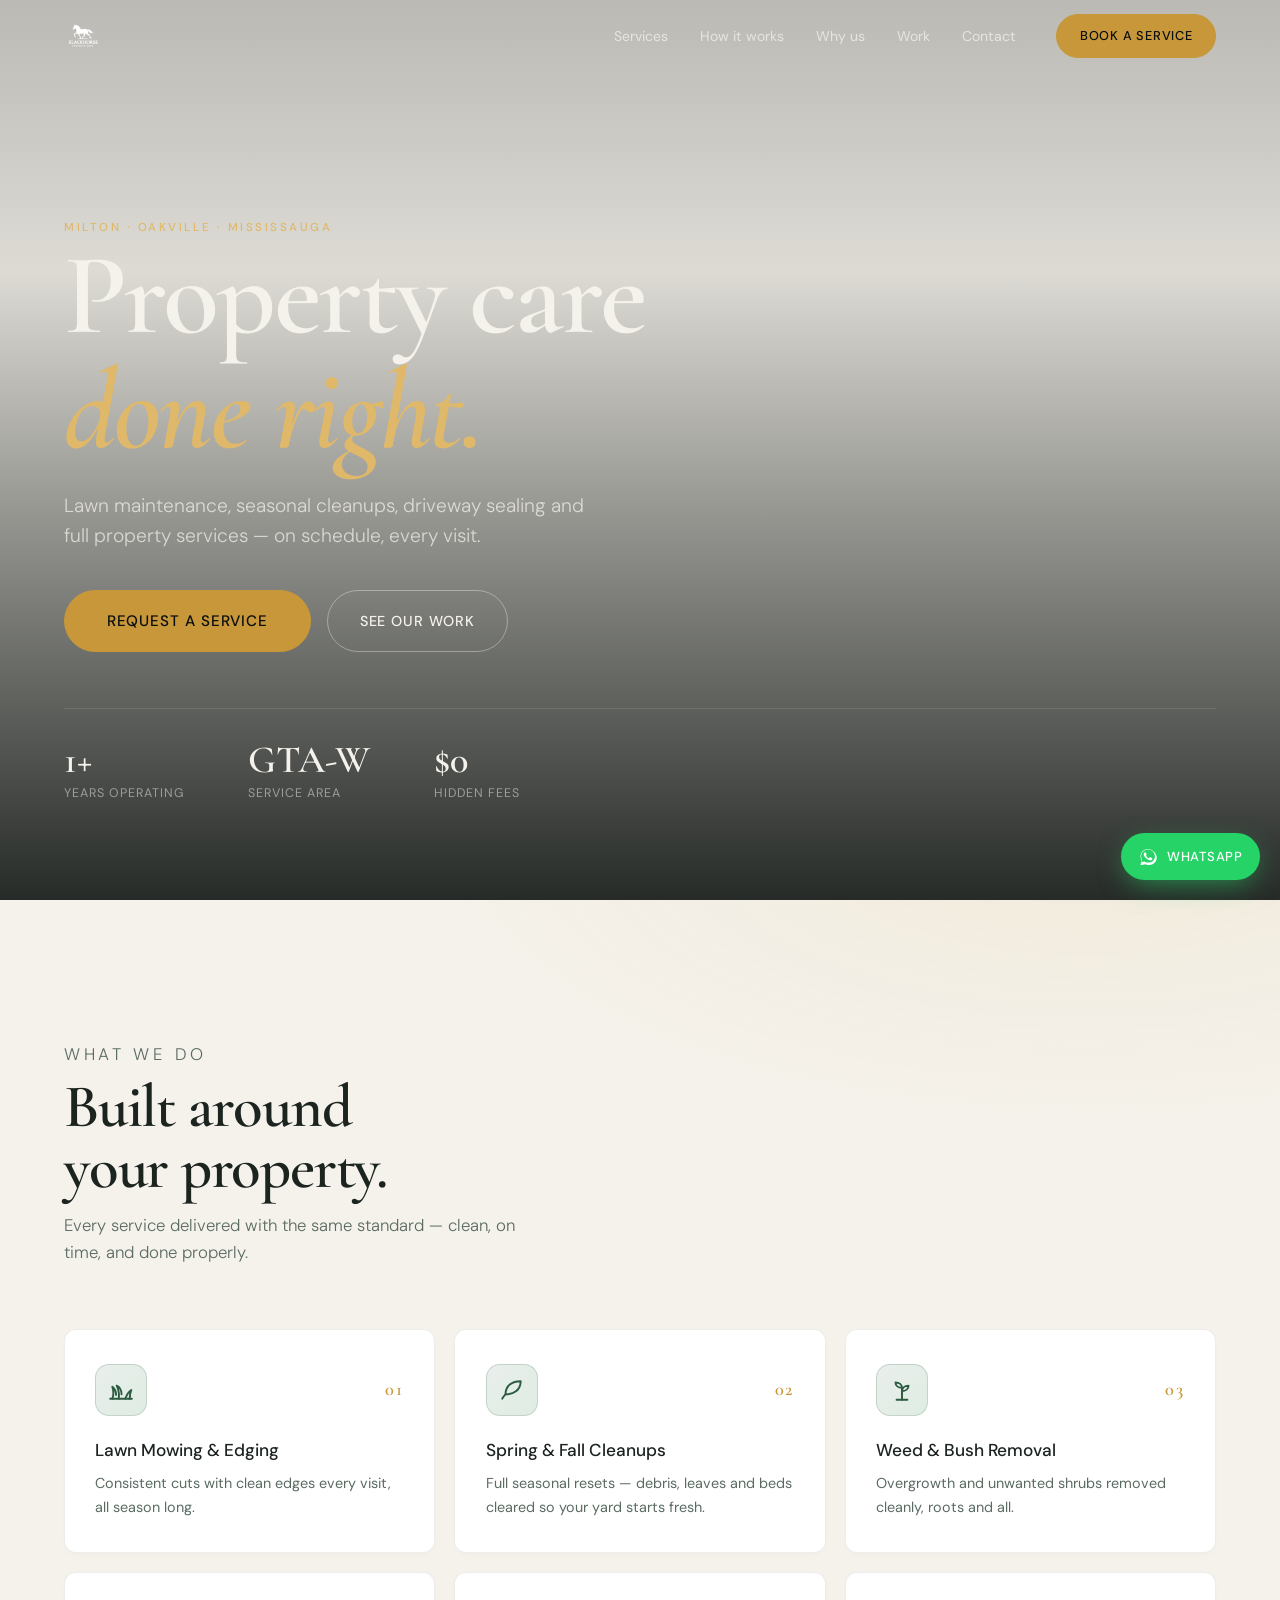
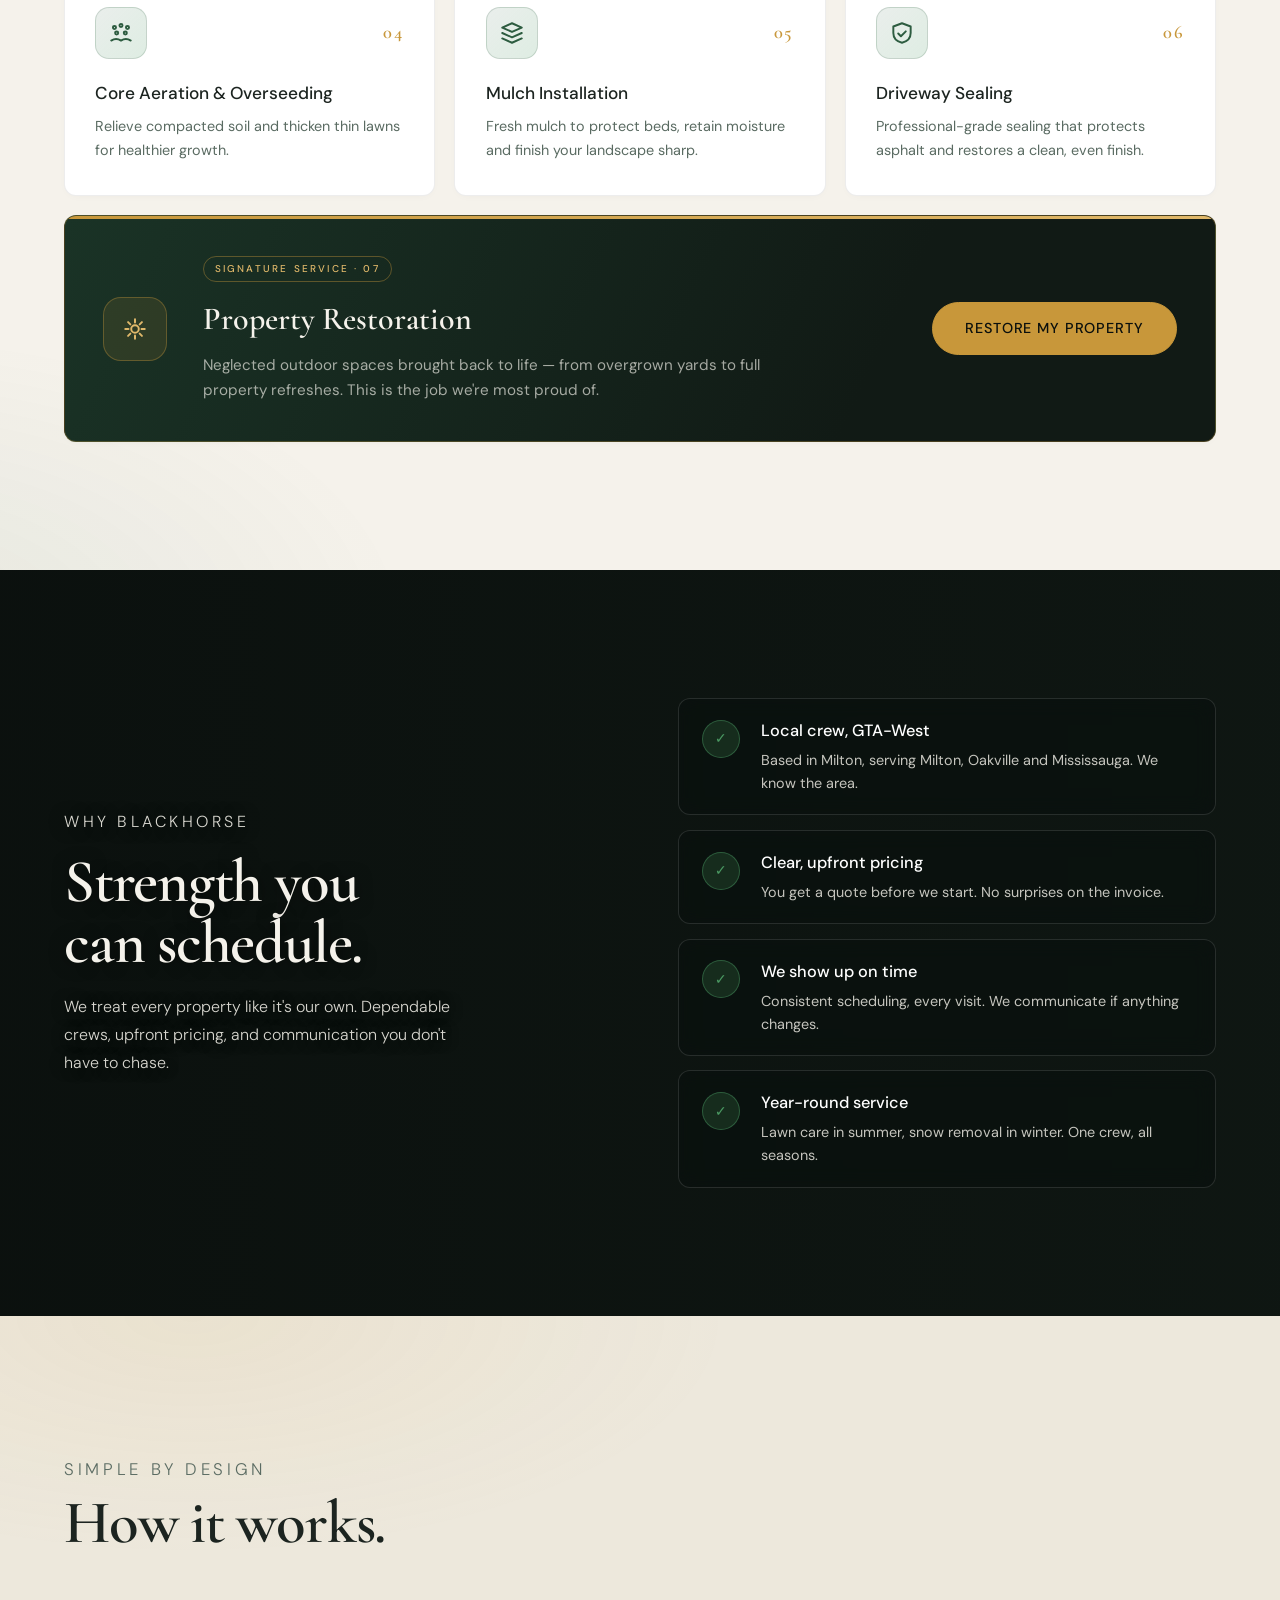
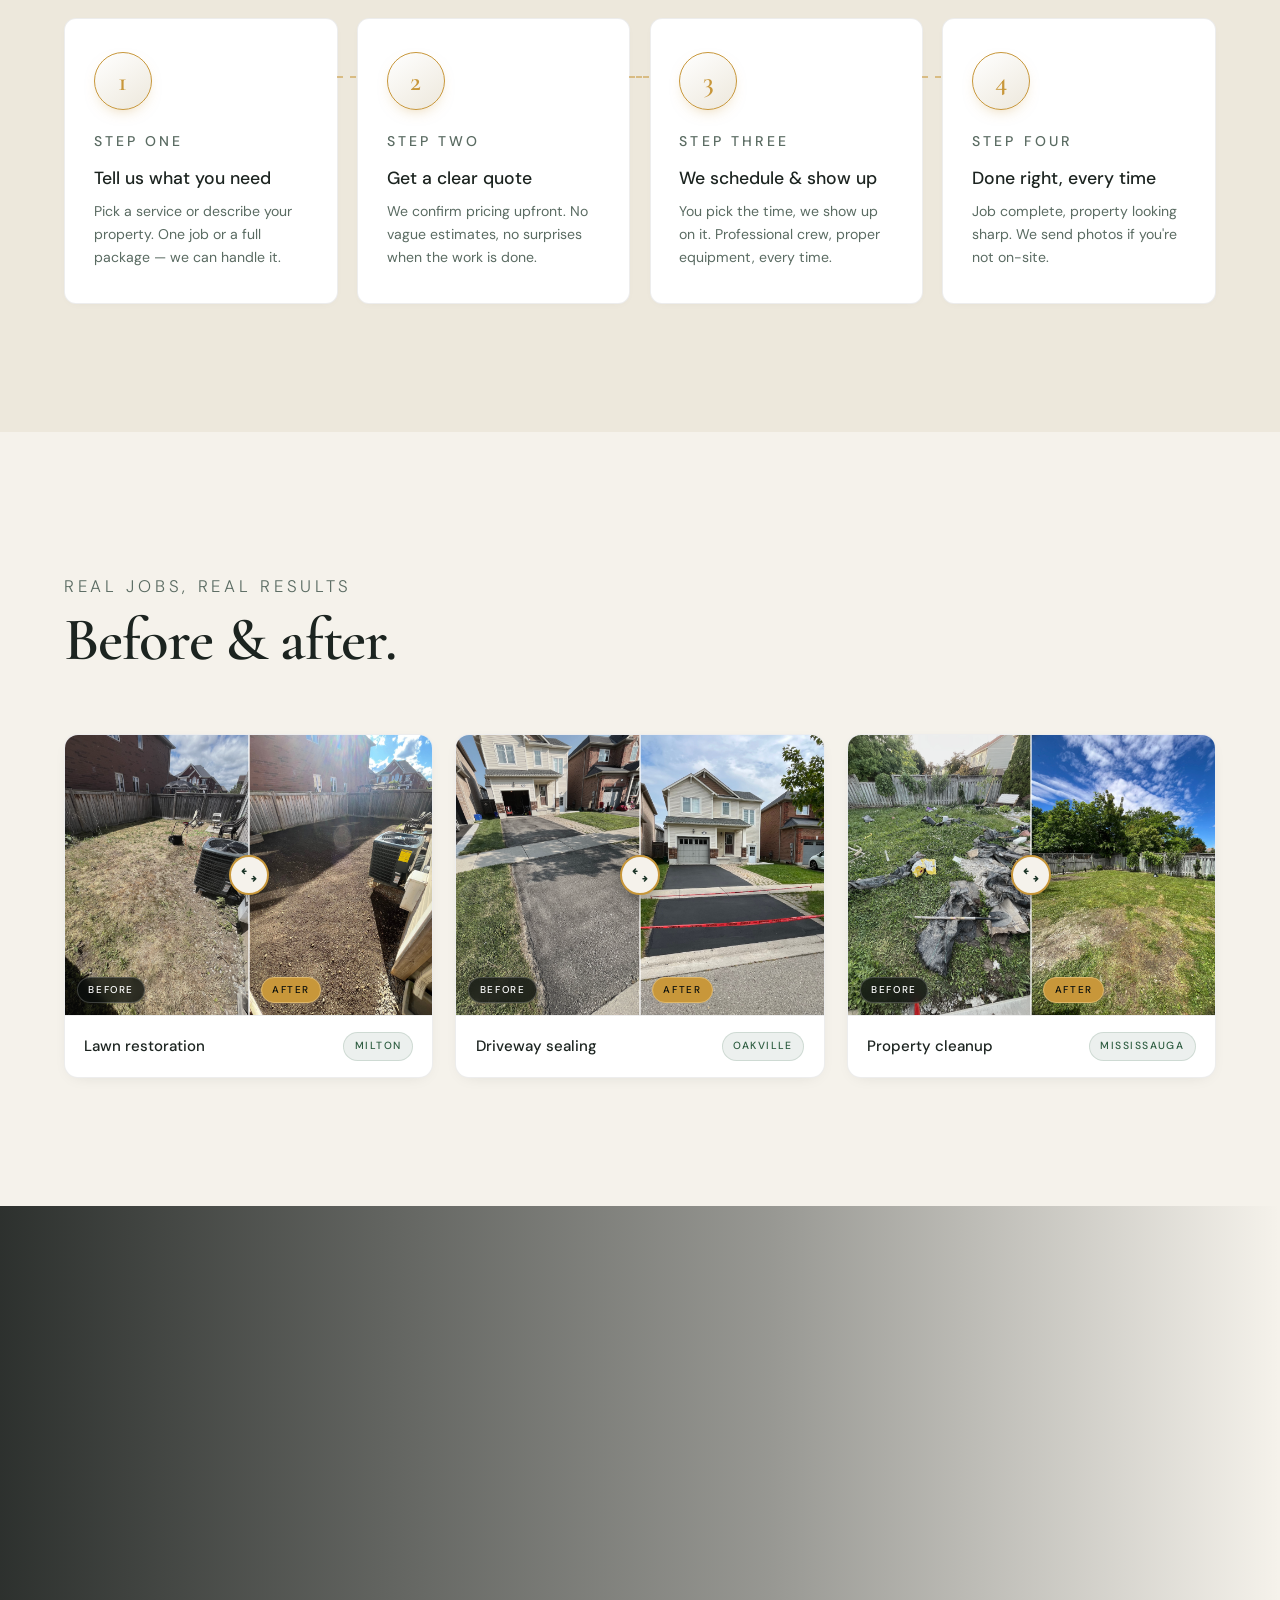
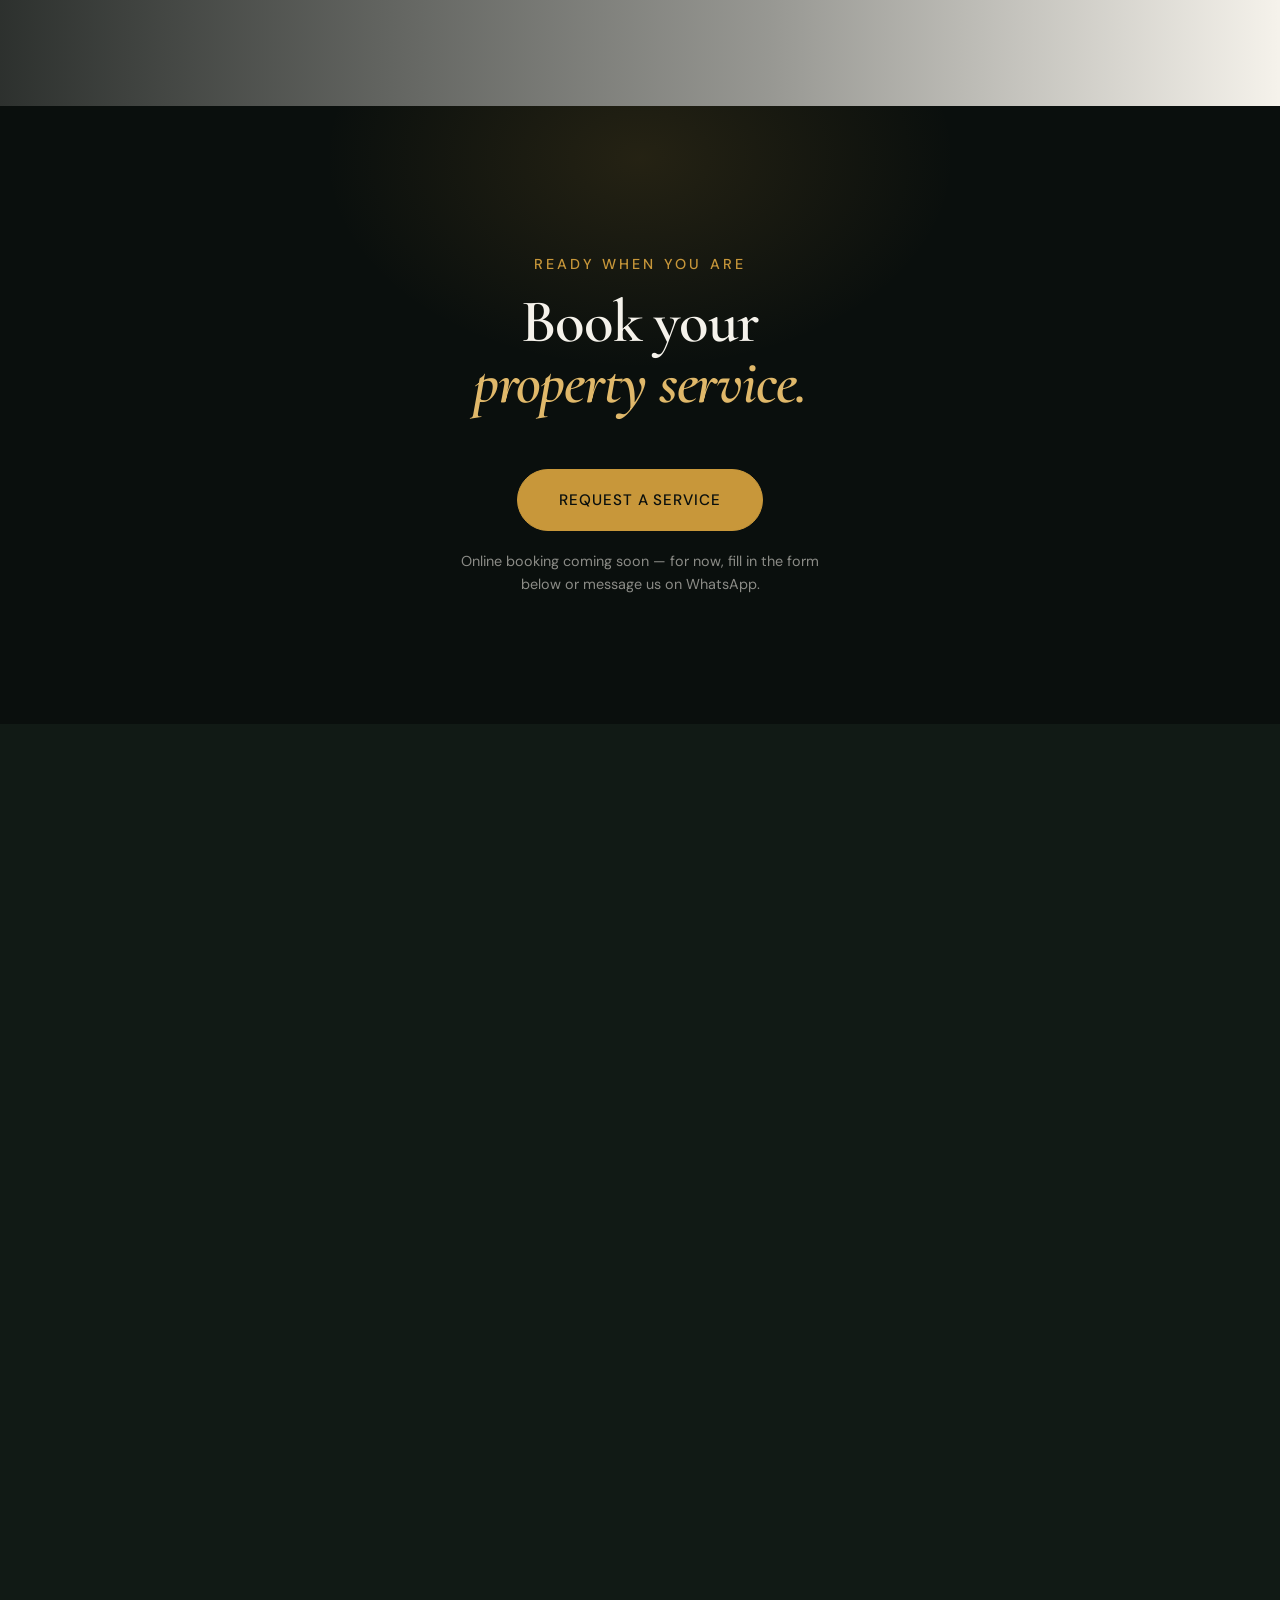
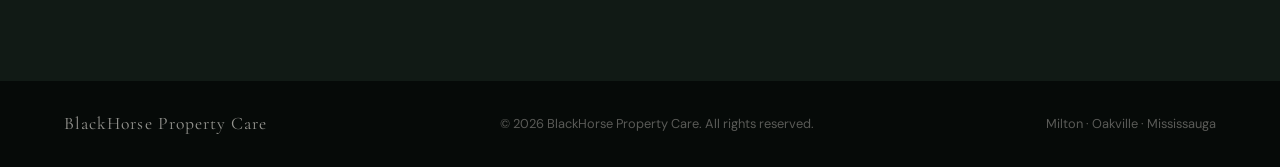
==== index.html @ 8e436d78 "Update index.html" ====
<!DOCTYPE html>
<html lang="en">
<head>
<meta charset="UTF-8">
<meta name="viewport" content="width=device-width, initial-scale=1.0">
<meta name="description" content="BlackHorse Property Care — reliable lawn care, seasonal cleanups, driveway sealing and outdoor property services in Milton, Oakville and Mississauga.">
<meta name="theme-color" content="#0a0f0d">
<title>BlackHorse Property Care — Milton · Oakville · Mississauga</title>
<meta property="og:title" content="BlackHorse Property Care">
<meta property="og:description" content="Reliable property care across Milton, Oakville and Mississauga.">
<meta property="og:type" content="website">
<link rel="preconnect" href="https://fonts.googleapis.com">
<link rel="preconnect" href="https://fonts.gstatic.com" crossorigin>
<link href="https://fonts.googleapis.com/css2?family=Cormorant+Garamond:ital,wght@0,400;0,600;1,400&family=DM+Sans:wght@300;400;500&display=swap" rel="stylesheet">
<style>
:root {
  --black:   #0a0f0d;
  --deep:    #111a15;
  --pine:    #1a3326;
  --moss:    #2d5c40;
  --turf:    #4a9962;
  --gold:    #c8973a;
  --gold-lt: #e0b86a;
  --bone:    #f5f2eb;
  --warm:    #ede8dc;
  --ink:     #1c2420;
  --muted:   #5a6b62;
  --line:    rgba(255,255,255,.08);
  --ease:    cubic-bezier(.16,1,.3,1);
  --r:       4px;
}

*, *::before, *::after { margin:0; padding:0; box-sizing:border-box; }
html { scroll-behavior:smooth; font-size:16px; }
@media (prefers-reduced-motion:reduce) { html { scroll-behavior:auto; } * { animation-duration:.01ms !important; transition-duration:.01ms !important; } }
body { font-family:'DM Sans',system-ui,sans-serif; background:var(--bone); color:var(--ink); line-height:1.6; -webkit-font-smoothing:antialiased; overflow-x:hidden; }
img, video { max-width:100%; display:block; }
a { color:inherit; text-decoration:none; }
.container { width:90%; max-width:1200px; margin-inline:auto; }

/* ── TYPE ── */
.display {
  font-family:'Cormorant Garamond',Georgia,serif;
  font-weight:600; line-height:1.0; letter-spacing:-.02em;
}
.display--lg { font-size:clamp(3.2rem,9vw,7.5rem); }
.display--md { font-size:clamp(2rem,5vw,3.8rem); }
.display--sm { font-size:clamp(1.6rem,3.5vw,2.6rem); }
.label {
  font-family:'DM Sans',sans-serif;
  font-size:.72rem; font-weight:500;
  letter-spacing:.22em; text-transform:uppercase;
  color:var(--gold);
}
.label--light { color:var(--gold-lt); }
.label--moss { color:var(--turf); }

/* ── BUTTONS ── */
.btn {
  display:inline-flex; align-items:center; gap:.5rem;
  font-family:'DM Sans',sans-serif; font-weight:500;
  font-size:.9rem; letter-spacing:.06em; text-transform:uppercase;
  padding:.9rem 2rem; border-radius:999px; cursor:pointer;
  transition:all .3s var(--ease);
  border:1.5px solid transparent;
}
.btn--gold { background:var(--gold); color:var(--black); border-color:var(--gold); }
.btn--gold:hover { background:var(--gold-lt); border-color:var(--gold-lt); transform:translateY(-2px); }
.btn--outline { background:transparent; color:var(--bone); border-color:rgba(255,255,255,.35); }
.btn--outline:hover { background:rgba(255,255,255,.06); border-color:rgba(255,255,255,.7); }
.btn--outline-dark { background:transparent; color:var(--ink); border-color:rgba(28,36,32,.3); }
.btn--outline-dark:hover { background:var(--ink); color:var(--bone); border-color:var(--ink); }
.btn--sm { padding:.65rem 1.4rem; font-size:.8rem; }
.btn--lg { padding:1.1rem 2.6rem; font-size:.95rem; }

/* ── NAV ── */
.nav {
  position:fixed; inset:0 0 auto; z-index:100;
  padding:.9rem 0;
  transition:background .4s var(--ease), padding .3s;
}
.nav.scrolled {
  background:rgba(10,15,13,.88);
  backdrop-filter:blur(16px) saturate(160%);
  border-bottom:1px solid var(--line);
  padding:.65rem 0;
}
.nav__inner { display:flex; align-items:center; gap:1.5rem; }
.nav__logo { flex:0 0 auto; }
.nav__logo img { height:40px; width:auto; }
.nav__links { display:flex; gap:2rem; margin-left:auto; margin-right:1rem; }
.nav__links a {
  color:rgba(245,242,235,.75); font-size:.88rem; font-weight:400;
  transition:color .2s; position:relative; padding:.2rem 0;
}
.nav__links a::after {
  content:''; position:absolute; left:0; bottom:-2px; width:0; height:1px;
  background:var(--gold); transition:width .3s var(--ease);
}
.nav__links a:hover { color:var(--bone); }
.nav__links a:hover::after { width:100%; }
.nav__toggle { display:none; flex-direction:column; gap:5px; background:none; border:0; cursor:pointer; padding:4px; margin-left:auto; }
.nav__toggle span { width:22px; height:1.5px; background:var(--bone); transition:.3s var(--ease); }
.nav__toggle[aria-expanded="true"] span:nth-child(1) { transform:translateY(6.5px) rotate(45deg); }
.nav__toggle[aria-expanded="true"] span:nth-child(2) { opacity:0; transform:scaleX(0); }
.nav__toggle[aria-expanded="true"] span:nth-child(3) { transform:translateY(-6.5px) rotate(-45deg); }
.nav__mobile { display:none; flex-direction:column; padding:1.5rem 5% 2rem; background:rgba(10,15,13,.97); gap:.2rem; border-top:1px solid var(--line); }
.nav__mobile a { color:var(--bone); padding:.85rem 0; font-size:1.1rem; border-bottom:1px solid var(--line); opacity:.8; }
.nav__mobile a:last-child { border:0; }
.nav__mobile a.btn { margin-top:1rem; text-align:center; justify-content:center; opacity:1; }
.nav__mobile.open { display:flex; }

/* ── HERO ── */
.hero {
  position:relative; min-height:100svh;
  display:flex; align-items:flex-end;
  overflow:hidden; isolation:isolate;
  padding-bottom:clamp(3rem,8vw,6rem);
}
.hero__video {
  position:absolute; inset:0; z-index:-2;
  width:100%; height:100%; object-fit:cover;
}
.hero__overlay {
  position:absolute; inset:0; z-index:-1;
  background:linear-gradient(
    to bottom,
    rgba(10,15,13,.25) 0%,
    rgba(10,15,13,.1) 30%,
    rgba(10,15,13,.55) 70%,
    rgba(10,15,13,.88) 100%
  );
}
.hero__inner { padding-top:8rem; }
.hero__label { margin-bottom:1.4rem; }
.hero__title { color:var(--bone); margin-bottom:1.4rem; }
.hero__title em { font-style:italic; color:var(--gold-lt); }
.hero__sub { color:rgba(245,242,235,.72); font-size:clamp(1rem,2vw,1.2rem); max-width:520px; margin-bottom:2.4rem; font-weight:300; }
.hero__cta { display:flex; flex-wrap:wrap; gap:1rem; margin-bottom:3.5rem; }
.hero__stats { display:flex; flex-wrap:wrap; gap:2.5rem 4rem; padding-top:2rem; border-top:1px solid rgba(255,255,255,.12); }
.stat__num { font-family:'Cormorant Garamond',serif; font-size:2.4rem; font-weight:600; color:var(--bone); line-height:1; }
.stat__label { font-size:.78rem; color:rgba(245,242,235,.5); letter-spacing:.08em; text-transform:uppercase; margin-top:.3rem; }

/* ── SERVICES ── */
.services-section {
  padding:clamp(5rem,10vw,9rem) 0;
  background:
    radial-gradient(1100px 480px at 85% -5%, rgba(200,151,58,.09), transparent 60%),
    radial-gradient(900px 500px at -10% 105%, rgba(45,92,64,.08), transparent 60%),
    var(--bone);
}
.section-head { margin-bottom:clamp(2.5rem,5vw,4rem); }
.section-head p { color:var(--muted); font-size:1.05rem; max-width:480px; margin-top:.8rem; font-weight:300; }

.services-grid { display:grid; grid-template-columns:repeat(3,1fr); gap:1.2rem; }
.svc {
  background:#fff;
  border:1px solid rgba(28,36,32,.08);
  border-radius:12px;
  padding:2.1rem 1.9rem 2rem;
  position:relative; overflow:hidden;
  box-shadow:0 2px 12px -6px rgba(28,36,32,.08);
  transition:transform .35s var(--ease), box-shadow .35s var(--ease), border-color .35s var(--ease);
}
.svc::before {
  content:''; position:absolute; inset:0 0 auto; height:3px;
  background:linear-gradient(90deg, var(--gold), var(--gold-lt));
  transform:scaleX(0); transform-origin:left;
  transition:transform .45s var(--ease);
}
.svc:hover {
  transform:translateY(-6px);
  border-color:rgba(200,151,58,.4);
  box-shadow:0 22px 44px -20px rgba(26,51,38,.35);
}
.svc:hover::before { transform:scaleX(1); }
.svc__top { display:flex; align-items:center; justify-content:space-between; margin-bottom:1.3rem; }
.svc__icon {
  width:52px; height:52px; border-radius:14px;
  background:linear-gradient(135deg, rgba(45,92,64,.1), rgba(74,153,98,.18));
  border:1px solid rgba(45,92,64,.18);
  display:grid; place-items:center; color:var(--moss);
  transition:background .35s var(--ease), color .35s var(--ease), transform .35s var(--ease);
}
.svc__icon svg { width:26px; height:26px; }
.svc:hover .svc__icon { background:var(--pine); color:var(--gold-lt); transform:rotate(-6deg) scale(1.05); border-color:var(--pine); }
.svc__num {
  font-family:'Cormorant Garamond',serif;
  font-size:1.15rem; font-weight:600; letter-spacing:.1em;
  color:var(--gold);
}
.svc h3 { font-size:1.08rem; font-weight:500; margin-bottom:.5rem; }
.svc p { font-size:.9rem; color:var(--muted); line-height:1.65; }

/* Featured / signature service */
.svc--featured {
  grid-column:1 / -1;
  background:linear-gradient(115deg, var(--pine) 0%, var(--deep) 70%);
  border:1px solid rgba(200,151,58,.3);
  color:var(--bone);
  display:grid; grid-template-columns:auto 1fr auto;
  align-items:center; gap:2.2rem;
  padding:2.4rem 2.4rem;
}
.svc--featured::before { background:linear-gradient(90deg, var(--gold), var(--gold-lt)); transform:scaleX(1); }
.svc--featured .svc__icon {
  width:64px; height:64px; border-radius:18px;
  background:rgba(200,151,58,.12); border:1px solid rgba(200,151,58,.35);
  color:var(--gold-lt);
}
.svc--featured:hover .svc__icon { background:rgba(200,151,58,.2); }
.svc--featured .svc__tag {
  display:inline-block; font-size:.62rem; font-weight:500;
  letter-spacing:.22em; text-transform:uppercase;
  color:var(--gold-lt); border:1px solid rgba(200,151,58,.4);
  border-radius:999px; padding:.25rem .7rem; margin-bottom:.7rem;
}
.svc--featured h3 {
  font-family:'Cormorant Garamond',serif;
  font-size:clamp(1.5rem,2.6vw,2rem); font-weight:600; color:var(--bone);
}
.svc--featured p { color:rgba(245,242,235,.65); font-size:.95rem; max-width:60ch; }
.svc--featured .btn { white-space:nowrap; }

/* ── VIDEO SECTION (Why us) ── */
.why-section {
  position:relative; overflow:hidden;
  padding:clamp(5rem,10vw,9rem) 0;
  background:var(--deep); color:var(--bone);
  isolation:isolate;
}
.why__video {
  position:absolute; inset:0; z-index:-2;
  width:100%; height:100%; object-fit:cover; opacity:.85;
}
.why__overlay {
  position:absolute; inset:0; z-index:-1;
  background:linear-gradient(to right,
    rgba(10,15,13,.85) 0%,
    rgba(10,15,13,.6) 45%,
    rgba(10,15,13,.35) 100%);
}
.why__inner { display:grid; grid-template-columns:1fr 1fr; gap:clamp(3rem,6vw,7rem); align-items:center; }
.why__copy p {
  color:rgba(245,242,235,.88); font-size:1rem; font-weight:300;
  max-width:38ch; line-height:1.75;
  text-shadow:0 1px 14px rgba(0,0,0,.55);
}
.why__copy .display, .why__copy .label { text-shadow:0 1px 16px rgba(0,0,0,.55); }
.why__list { list-style:none; display:grid; gap:.9rem; }
.why__item {
  display:flex; gap:1.3rem; align-items:flex-start;
  padding:1.2rem 1.4rem;
  background:rgba(10,15,13,.55);
  border:1px solid rgba(255,255,255,.12);
  border-radius:12px;
  backdrop-filter:blur(10px) saturate(140%);
  -webkit-backdrop-filter:blur(10px) saturate(140%);
  transition:transform .3s var(--ease), border-color .3s var(--ease), background .3s var(--ease);
}
.why__item:hover { transform:translateX(6px); border-color:rgba(200,151,58,.45); background:rgba(10,15,13,.68); }
.why__icon {
  flex:0 0 38px; height:38px; border-radius:50%;
  background:rgba(74,153,98,.2); border:1px solid rgba(74,153,98,.45);
  display:grid; place-items:center; color:var(--turf);
  font-size:.9rem; margin-top:.1rem;
}
.why__text h4 { font-size:1.02rem; font-weight:500; color:#fff; margin-bottom:.3rem; }
.why__text p { font-size:.9rem; color:rgba(245,242,235,.8); line-height:1.6; }

/* ── PROCESS ── */
.process-section {
  padding:clamp(5rem,10vw,9rem) 0;
  background:
    radial-gradient(900px 400px at 15% 0%, rgba(200,151,58,.08), transparent 60%),
    var(--warm);
}
.process-grid {
  display:grid; grid-template-columns:repeat(4,1fr);
  gap:1.2rem; margin-top:clamp(2.5rem,5vw,4rem);
  position:relative;
}
.process-step {
  background:#fff;
  border:1px solid rgba(28,36,32,.08);
  border-radius:12px;
  padding:2.1rem 1.8rem;
  position:relative;
  box-shadow:0 2px 12px -6px rgba(28,36,32,.08);
  transition:transform .35s var(--ease), box-shadow .35s var(--ease), border-color .35s var(--ease);
}
.process-step:hover {
  transform:translateY(-6px);
  border-color:rgba(200,151,58,.4);
  box-shadow:0 22px 44px -20px rgba(26,51,38,.3);
}
.step__badge {
  width:58px; height:58px; border-radius:50%;
  border:1.5px solid var(--gold);
  background:linear-gradient(145deg, #fff, var(--warm));
  display:grid; place-items:center;
  font-family:'Cormorant Garamond',serif;
  font-size:1.7rem; font-weight:600; color:var(--gold);
  margin-bottom:1.2rem;
  box-shadow:0 6px 16px -8px rgba(200,151,58,.55);
  transition:background .3s var(--ease), color .3s var(--ease), transform .3s var(--ease);
}
.process-step:hover .step__badge { background:var(--pine); color:var(--gold-lt); transform:scale(1.06); }
.process-step::after {
  content:''; position:absolute; top:57px; right:-1.2rem;
  width:1.2rem; border-top:2px dashed rgba(200,151,58,.55);
}
.process-step:last-child::after { display:none; }
.process-step .label { margin-bottom:.7rem; display:block; }
.process-step h3 { font-size:1.1rem; font-weight:500; margin-bottom:.5rem; }
.process-step p { font-size:.88rem; color:var(--muted); line-height:1.65; }

/* ── GALLERY ── */
.gallery-section { padding:clamp(5rem,10vw,9rem) 0; background:var(--bone); }
.gallery-grid { display:grid; grid-template-columns:repeat(3,1fr); gap:1.4rem; margin-top:clamp(2.5rem,5vw,4rem); }
.shot {
  border-radius:14px; overflow:hidden; background:#fff; position:relative;
  border:1px solid rgba(28,36,32,.08);
  box-shadow:0 4px 18px -10px rgba(28,36,32,.18);
  transition:transform .35s var(--ease), box-shadow .35s var(--ease), border-color .35s var(--ease);
}
.shot:hover {
  transform:translateY(-6px);
  border-color:rgba(200,151,58,.4);
  box-shadow:0 26px 52px -22px rgba(26,51,38,.4);
}
.shot__ba { display:flex; height:280px; position:relative; }
.shot__half { flex:1; position:relative; overflow:hidden; }
.shot__half img { width:100%; height:100%; object-fit:cover; transition:transform .6s var(--ease), filter .6s var(--ease); }
.shot__half--before img { filter:saturate(.65) contrast(.95) brightness(.96); }
.shot:hover .shot__half img { transform:scale(1.05); }
.shot:hover .shot__half--before img { filter:saturate(.75) contrast(.97); }
.shot__tag {
  position:absolute; bottom:.75rem; left:.75rem;
  font-family:'DM Sans',sans-serif; font-size:.62rem;
  font-weight:500; letter-spacing:.16em; text-transform:uppercase;
  padding:.28rem .65rem; border-radius:999px; z-index:2;
  backdrop-filter:blur(4px);
}
.shot__tag--before { color:#fff; background:rgba(10,15,13,.72); border:1px solid rgba(255,255,255,.2); }
.shot__tag--after { color:var(--black); background:var(--gold); border:1px solid var(--gold-lt); }
.shot__divider { position:absolute; left:50%; top:0; bottom:0; width:2px; background:rgba(255,255,255,.65); z-index:3; transform:translateX(-50%); }
.shot__badge {
  position:absolute; top:50%; left:50%; transform:translate(-50%,-50%);
  width:40px; height:40px; border-radius:50%;
  background:var(--bone); border:2px solid var(--gold);
  display:grid; place-items:center; color:var(--pine);
  z-index:4; box-shadow:0 6px 16px rgba(0,0,0,.35);
  transition:transform .3s var(--ease), background .3s var(--ease);
}
.shot:hover .shot__badge { transform:translate(-50%,-50%) scale(1.12); background:#fff; }
.shot__badge svg { width:18px; height:18px; }
.shot figcaption {
  display:flex; align-items:center; justify-content:space-between; gap:.8rem;
  padding:1rem 1.2rem;
  border-top:1px solid rgba(28,36,32,.07);
}
.shot__svc { font-size:.94rem; font-weight:500; color:var(--ink); }
.shot__loc {
  font-size:.65rem; font-weight:500; letter-spacing:.14em; text-transform:uppercase;
  color:var(--moss); background:rgba(45,92,64,.09);
  border:1px solid rgba(45,92,64,.15);
  padding:.3rem .65rem; border-radius:999px; white-space:nowrap;
}

/* ── SECOND VIDEO STRIP ── */
.reel-section {
  position:relative; height:clamp(280px,40vw,500px);
  overflow:hidden; isolation:isolate;
}
.reel__video { position:absolute; inset:0; width:100%; height:100%; object-fit:cover; }
.reel__overlay {
  position:absolute; inset:0;
  background:linear-gradient(to right, rgba(10,15,13,.85) 0%, rgba(10,15,13,.4) 60%, transparent 100%);
}
.reel__inner { position:relative; z-index:2; height:100%; display:flex; align-items:center; }
.reel__copy { max-width:520px; }
.reel__copy .display { color:var(--bone); margin:1rem 0; }
.reel__copy p { color:rgba(245,242,235,.68); font-size:1rem; font-weight:300; margin-bottom:1.8rem; }

/* ── BOOKING ── */
.booking-section {
  padding:clamp(5rem,10vw,9rem) 0;
  background:var(--black); color:var(--bone);
  text-align:center; position:relative; overflow:hidden;
}
.booking-section::before {
  content:''; position:absolute; left:50%; top:-40%;
  width:900px; height:600px; transform:translateX(-50%);
  background:radial-gradient(closest-side, rgba(200,151,58,.14), transparent 70%);
  pointer-events:none;
}
.booking-section > .container { position:relative; }
.booking-section .display { color:var(--bone); margin:1rem 0 1.5rem; }
.booking-section .display em { color:var(--gold-lt); }
.booking-section p { color:rgba(245,242,235,.55); font-size:.9rem; max-width:400px; margin-inline:auto; margin-top:1.2rem; }

/* ── CONTACT ── */
.contact-section { padding:clamp(5rem,10vw,9rem) 0; background:var(--deep); color:var(--bone); }
.contact-grid { display:grid; grid-template-columns:1fr 1fr; gap:clamp(3rem,7vw,8rem); align-items:start; }
.contact-info .display { color:var(--bone); margin:1rem 0 2rem; }
.contact-list { list-style:none; display:grid; gap:1.4rem; }
.contact-list li { display:flex; flex-direction:column; gap:.25rem; }
.contact-list .cl-label { font-size:.65rem; letter-spacing:.2em; text-transform:uppercase; color:var(--turf); }
.contact-list a, .contact-list span { color:rgba(245,242,235,.8); font-size:1rem; transition:color .2s; }
.contact-list a:hover { color:var(--gold-lt); }

.contact-form { background:rgba(255,255,255,.03); border:1px solid var(--line); border-radius:8px; padding:2.4rem; }
.form-title { font-family:'Cormorant Garamond',serif; font-size:1.6rem; color:var(--bone); margin-bottom:1.8rem; }
.field { margin-bottom:1.1rem; }
.field label { display:block; font-size:.75rem; color:rgba(245,242,235,.45); margin-bottom:.4rem; letter-spacing:.05em; }
.field input, .field select, .field textarea {
  width:100%; padding:.8rem 1rem;
  background:rgba(255,255,255,.04); color:var(--bone);
  border:1px solid rgba(255,255,255,.1); border-radius:4px;
  font-family:inherit; font-size:.95rem;
  transition:border-color .2s, background .2s;
}
.field textarea { resize:vertical; min-height:90px; }
.field select { appearance:none; cursor:pointer; }
.field input:focus, .field select:focus, .field textarea:focus {
  outline:none; border-color:var(--turf); background:rgba(255,255,255,.06);
}
.field input::placeholder, .field textarea::placeholder { color:rgba(245,242,235,.25); }

/* ── FOOTER ── */
.footer { background:#060a08; color:rgba(245,242,235,.35); padding:1.8rem 0; }
.footer__inner { display:flex; flex-wrap:wrap; gap:.6rem 2rem; align-items:center; justify-content:space-between; font-size:.8rem; }
.footer__brand { font-family:'Cormorant Garamond',serif; font-size:1.1rem; color:rgba(245,242,235,.6); letter-spacing:.06em; }

/* ── WHATSAPP ── */
.wa-float {
  position:fixed; right:20px; bottom:20px; z-index:90;
  display:flex; align-items:center; gap:.55rem;
  background:#25d366; color:#fff;
  padding:.8rem 1.1rem; border-radius:999px;
  font-family:'DM Sans',sans-serif; font-weight:500;
  font-size:.82rem; letter-spacing:.04em; text-transform:uppercase;
  box-shadow:0 8px 28px -6px rgba(37,211,102,.6);
  transition:transform .3s var(--ease), box-shadow .3s var(--ease);
}
.wa-float:hover { transform:translateY(-3px); box-shadow:0 14px 36px -8px rgba(37,211,102,.7); }
.wa-float svg { width:20px; height:20px; flex:0 0 20px; }
@media (max-width:560px) { .wa-float { padding:.85rem; right:16px; bottom:16px; } .wa-float span { display:none; } }

/* ── REVEAL ANIMATIONS ── */
.reveal { opacity:0; transform:translateY(28px); transition:opacity .7s var(--ease), transform .7s var(--ease); }
.reveal.in { opacity:1; transform:none; }
.reveal--left { transform:translateX(-28px); }
.reveal--left.in { transform:none; }
.reveal--right { transform:translateX(28px); }
.reveal--right.in { transform:none; }

/* ── RESPONSIVE ── */
@media (max-width:980px) {
  .services-grid { grid-template-columns:repeat(2,1fr); }
  .svc--featured { grid-template-columns:auto 1fr; }
  .svc--featured .btn { grid-column:2; justify-self:start; }
  .process-grid { grid-template-columns:repeat(2,1fr); }
  .process-step::after { display:none; }
  .why__inner { grid-template-columns:1fr; gap:3rem; }
  .why__overlay { background:rgba(10,15,13,.62); }
  .contact-grid { grid-template-columns:1fr; gap:3rem; }
  .gallery-grid { grid-template-columns:1fr 1fr; }
}
@media (max-width:720px) {
  .nav__links { display:none; }
  .nav .btn--sm { display:none; }
  .nav__toggle { display:flex; }
  .services-grid { grid-template-columns:1fr; }
  .svc--featured { grid-template-columns:1fr; gap:1.2rem; padding:2rem 1.8rem; }
  .svc--featured .btn { grid-column:1; }
  .process-grid { grid-template-columns:1fr; }
  .gallery-grid { grid-template-columns:1fr; }
  .reel__overlay { background:rgba(10,15,13,.7); }
}
@media (max-width:480px) {
  .hero__stats { gap:1.5rem 2.5rem; }
}
</style>
</head>
<body>

<!-- NAV -->
<header class="nav" id="nav">
  <div class="container nav__inner">
    <a href="#home" class="nav__logo" aria-label="BlackHorse Property Care">
      <img src="/images/logo.png" alt="BlackHorse Property Care" style="height:38px;width:auto;filter:brightness(0) invert(1);">
    </a>
    <nav class="nav__links" aria-label="Primary">
      <a href="#services">Services</a>
      <a href="#process">How it works</a>
      <a href="#why">Why us</a>
      <a href="#gallery">Work</a>
      <a href="#contact">Contact</a>
    </nav>
    <a href="#booking" class="btn btn--gold btn--sm">Book a service</a>
    <button class="nav__toggle" id="navToggle" aria-label="Open menu" aria-expanded="false">
      <span></span><span></span><span></span>
    </button>
  </div>
  <div class="nav__mobile" id="navMobile">
    <a href="#services">Services</a>
    <a href="#process">How it works</a>
    <a href="#why">Why us</a>
    <a href="#gallery">Work</a>
    <a href="#contact">Contact</a>
    <a href="#booking" class="btn btn--gold">Book a service</a>
  </div>
</header>

<!-- HERO -->
<section id="home" class="hero">
  <video class="hero__video" autoplay muted loop playsinline preload="auto" poster="/images/hero-poster.jpg">
    <source src="/images/hero.mp4" type="video/mp4">
  </video>
  <div class="hero__overlay"></div>
  <div class="container hero__inner">
    <p class="label label--light reveal">Milton · Oakville · Mississauga</p>
    <h1 class="display display--lg hero__title reveal">Property care<br><em>done right.</em></h1>
    <p class="hero__sub reveal">Lawn maintenance, seasonal cleanups, driveway sealing and full property services — on schedule, every visit.</p>
    <div class="hero__cta reveal">
      <a href="#booking" class="btn btn--gold btn--lg">Request a service</a>
      <a href="#gallery" class="btn btn--outline">See our work</a>
    </div>
    <div class="hero__stats reveal">
      <div>
        <div class="stat__num">1+</div>
        <div class="stat__label">Years operating</div>
      </div>
      <div>
        <div class="stat__num">GTA-W</div>
        <div class="stat__label">Service area</div>
      </div>
      <div>
        <div class="stat__num">$0</div>
        <div class="stat__label">Hidden fees</div>
      </div>
    </div>
  </div>
</section>

<!-- SERVICES -->
<section id="services" class="services-section">
  <div class="container">
    <div class="section-head reveal">
      <p class="label label--moss">What we do</p>
      <h2 class="display display--md" style="margin-top:.6rem;">Built around<br>your property.</h2>
      <p>Every service delivered with the same standard — clean, on time, and done properly.</p>
    </div>
    <div class="services-grid">
      <article class="svc reveal">
        <div class="svc__top">
          <div class="svc__icon" aria-hidden="true">
            <svg viewBox="0 0 24 24" fill="none" stroke="currentColor" stroke-width="1.8" stroke-linecap="round" stroke-linejoin="round">
              <path d="M4 20c1.5-4 1-8 0-11 2.5 2 3.5 5 3.5 7.5"/>
              <path d="M10 20c.5-5-.5-9-2-12 3 1.5 4.5 5 4.5 8"/>
              <path d="M16 20c1.5-4 3-6.5 5.5-8-1 2.5-1.5 5-1.5 8"/>
              <path d="M2 20h20"/>
            </svg>
          </div>
          <span class="svc__num">01</span>
        </div>
        <h3>Lawn Mowing &amp; Edging</h3>
        <p>Consistent cuts with clean edges every visit, all season long.</p>
      </article>
      <article class="svc reveal">
        <div class="svc__top">
          <div class="svc__icon" aria-hidden="true">
            <svg viewBox="0 0 24 24" fill="none" stroke="currentColor" stroke-width="1.8" stroke-linecap="round" stroke-linejoin="round">
              <path d="M20 4c-8 0-14 4-14 12 8 0 14-4 14-12z"/>
              <path d="M6 16c-1.5 1.5-2.5 3-3 4"/>
            </svg>
          </div>
          <span class="svc__num">02</span>
        </div>
        <h3>Spring &amp; Fall Cleanups</h3>
        <p>Full seasonal resets — debris, leaves and beds cleared so your yard starts fresh.</p>
      </article>
      <article class="svc reveal">
        <div class="svc__top">
          <div class="svc__icon" aria-hidden="true">
            <svg viewBox="0 0 24 24" fill="none" stroke="currentColor" stroke-width="1.8" stroke-linecap="round" stroke-linejoin="round">
              <path d="M12 21V10"/>
              <path d="M12 13c0-3 2.5-5 6-5 0 3-2.5 5-6 5z"/>
              <path d="M12 10c0-3-2.5-5-6-5 0 3 2.5 5 6 5z"/>
              <path d="M7 21h10"/>
            </svg>
          </div>
          <span class="svc__num">03</span>
        </div>
        <h3>Weed &amp; Bush Removal</h3>
        <p>Overgrowth and unwanted shrubs removed cleanly, roots and all.</p>
      </article>
      <article class="svc reveal">
        <div class="svc__top">
          <div class="svc__icon" aria-hidden="true">
            <svg viewBox="0 0 24 24" fill="none" stroke="currentColor" stroke-width="1.8" stroke-linecap="round" stroke-linejoin="round">
              <circle cx="6" cy="7" r="1.4"/><circle cx="12" cy="5" r="1.4"/><circle cx="18" cy="7" r="1.4"/>
              <circle cx="8" cy="12" r="1.4"/><circle cx="16" cy="12" r="1.4"/>
              <path d="M3 19c3-2 6-2 9 0 3-2 6-2 9 0"/>
            </svg>
          </div>
          <span class="svc__num">04</span>
        </div>
        <h3>Core Aeration &amp; Overseeding</h3>
        <p>Relieve compacted soil and thicken thin lawns for healthier growth.</p>
      </article>
      <article class="svc reveal">
        <div class="svc__top">
          <div class="svc__icon" aria-hidden="true">
            <svg viewBox="0 0 24 24" fill="none" stroke="currentColor" stroke-width="1.8" stroke-linecap="round" stroke-linejoin="round">
              <path d="M3 17l9 4 9-4"/>
              <path d="M3 12l9 4 9-4"/>
              <path d="M12 3l9 4-9 4-9-4 9-4z"/>
            </svg>
          </div>
          <span class="svc__num">05</span>
        </div>
        <h3>Mulch Installation</h3>
        <p>Fresh mulch to protect beds, retain moisture and finish your landscape sharp.</p>
      </article>
      <article class="svc reveal">
        <div class="svc__top">
          <div class="svc__icon" aria-hidden="true">
            <svg viewBox="0 0 24 24" fill="none" stroke="currentColor" stroke-width="1.8" stroke-linecap="round" stroke-linejoin="round">
              <path d="M12 3l8 3v6c0 4.5-3.2 7.8-8 9-4.8-1.2-8-4.5-8-9V6l8-3z"/>
              <path d="M8.5 12.5l2.5 2.5 4.5-4.5"/>
            </svg>
          </div>
          <span class="svc__num">06</span>
        </div>
        <h3>Driveway Sealing</h3>
        <p>Professional-grade sealing that protects asphalt and restores a clean, even finish.</p>
      </article>
      <article class="svc svc--featured reveal">
        <div class="svc__icon" aria-hidden="true">
          <svg viewBox="0 0 24 24" fill="none" stroke="currentColor" stroke-width="1.8" stroke-linecap="round" stroke-linejoin="round">
            <path d="M12 3v3M12 18v3M3 12h3M18 12h3M5.6 5.6l2.1 2.1M16.3 16.3l2.1 2.1M18.4 5.6l-2.1 2.1M7.7 16.3l-2.1 2.1"/>
            <circle cx="12" cy="12" r="3.5"/>
          </svg>
        </div>
        <div class="svc__body">
          <span class="svc__tag">Signature service · 07</span>
          <h3>Property Restoration</h3>
          <p>Neglected outdoor spaces brought back to life — from overgrown yards to full property refreshes. This is the job we're most proud of.</p>
        </div>
        <a href="#booking" class="btn btn--gold">Restore my property</a>
      </article>
    </div>
  </div>
</section>

<!-- WHY US (with video bg) -->
<section id="why" class="why-section">
  <video class="why__video" autoplay muted loop playsinline preload="none">
    <source src="/images/lawn-loop.mp4" type="video/mp4">
  </video>
  <div class="why__overlay"></div>
  <div class="container why__inner">
    <div class="why__copy reveal reveal--left">
      <p class="label label--light">Why BlackHorse</p>
      <h2 class="display display--md" style="color:var(--bone);margin:1rem 0 1.2rem;">Strength you<br>can schedule.</h2>
      <p>We treat every property like it's our own. Dependable crews, upfront pricing, and communication you don't have to chase.</p>
    </div>
    <ul class="why__list reveal reveal--right">
      <li class="why__item">
        <div class="why__icon">✓</div>
        <div class="why__text">
          <h4>Local crew, GTA-West</h4>
          <p>Based in Milton, serving Milton, Oakville and Mississauga. We know the area.</p>
        </div>
      </li>
      <li class="why__item">
        <div class="why__icon">✓</div>
        <div class="why__text">
          <h4>Clear, upfront pricing</h4>
          <p>You get a quote before we start. No surprises on the invoice.</p>
        </div>
      </li>
      <li class="why__item">
        <div class="why__icon">✓</div>
        <div class="why__text">
          <h4>We show up on time</h4>
          <p>Consistent scheduling, every visit. We communicate if anything changes.</p>
        </div>
      </li>
      <li class="why__item">
        <div class="why__icon">✓</div>
        <div class="why__text">
          <h4>Year-round service</h4>
          <p>Lawn care in summer, snow removal in winter. One crew, all seasons.</p>
        </div>
      </li>
    </ul>
  </div>
</section>

<!-- PROCESS -->
<section id="process" class="process-section">
  <div class="container">
    <div class="section-head reveal">
      <p class="label label--moss">Simple by design</p>
      <h2 class="display display--md" style="margin-top:.6rem;">How it works.</h2>
    </div>
    <div class="process-grid">
      <div class="process-step reveal">
        <div class="step__badge">1</div>
        <p class="label label--moss">Step one</p>
        <h3>Tell us what you need</h3>
        <p>Pick a service or describe your property. One job or a full package — we can handle it.</p>
      </div>
      <div class="process-step reveal">
        <div class="step__badge">2</div>
        <p class="label label--moss">Step two</p>
        <h3>Get a clear quote</h3>
        <p>We confirm pricing upfront. No vague estimates, no surprises when the work is done.</p>
      </div>
      <div class="process-step reveal">
        <div class="step__badge">3</div>
        <p class="label label--moss">Step three</p>
        <h3>We schedule &amp; show up</h3>
        <p>You pick the time, we show up on it. Professional crew, proper equipment, every time.</p>
      </div>
      <div class="process-step reveal">
        <div class="step__badge">4</div>
        <p class="label label--moss">Step four</p>
        <h3>Done right, every time</h3>
        <p>Job complete, property looking sharp. We send photos if you're not on-site.</p>
      </div>
    </div>
  </div>
</section>

<!-- GALLERY -->
<section id="gallery" class="gallery-section">
  <div class="container">
    <div class="section-head reveal">
      <p class="label label--moss">Real jobs, real results</p>
      <h2 class="display display--md" style="margin-top:.6rem;">Before &amp; after.</h2>
    </div>
    <div class="gallery-grid">
      <figure class="shot reveal">
        <div class="shot__ba">
          <div class="shot__half shot__half--before">
            <img src="/images/lawn-before-1.jpg" alt="Lawn before restoration">
            <span class="shot__tag shot__tag--before">Before</span>
          </div>
          <div class="shot__divider"></div>
          <div class="shot__badge" aria-hidden="true">
            <svg viewBox="0 0 24 24" fill="none" stroke="currentColor" stroke-width="2" stroke-linecap="round" stroke-linejoin="round">
              <path d="M8 7H3l3-3M3 7l3 3"/><path d="M16 17h5l-3-3M21 17l-3 3"/>
            </svg>
          </div>
          <div class="shot__half">
            <img src="/images/lawn-after-1.jpg" alt="Lawn after restoration">
            <span class="shot__tag shot__tag--after">After</span>
          </div>
        </div>
        <figcaption>
          <span class="shot__svc">Lawn restoration</span>
          <span class="shot__loc">Milton</span>
        </figcaption>
      </figure>
      <figure class="shot reveal">
        <div class="shot__ba">
          <div class="shot__half shot__half--before">
            <img src="/images/driveway-before-1.jpg" alt="Driveway before sealing">
            <span class="shot__tag shot__tag--before">Before</span>
          </div>
          <div class="shot__divider"></div>
          <div class="shot__badge" aria-hidden="true">
            <svg viewBox="0 0 24 24" fill="none" stroke="currentColor" stroke-width="2" stroke-linecap="round" stroke-linejoin="round">
              <path d="M8 7H3l3-3M3 7l3 3"/><path d="M16 17h5l-3-3M21 17l-3 3"/>
            </svg>
          </div>
          <div class="shot__half">
            <img src="/images/driveway-after-1.jpg" alt="Driveway after sealing">
            <span class="shot__tag shot__tag--after">After</span>
          </div>
        </div>
        <figcaption>
          <span class="shot__svc">Driveway sealing</span>
          <span class="shot__loc">Oakville</span>
        </figcaption>
      </figure>
      <figure class="shot reveal">
        <div class="shot__ba">
          <div class="shot__half shot__half--before">
            <img src="/images/cleanup-before-1.jpg" alt="Property before cleanup">
            <span class="shot__tag shot__tag--before">Before</span>
          </div>
          <div class="shot__divider"></div>
          <div class="shot__badge" aria-hidden="true">
            <svg viewBox="0 0 24 24" fill="none" stroke="currentColor" stroke-width="2" stroke-linecap="round" stroke-linejoin="round">
              <path d="M8 7H3l3-3M3 7l3 3"/><path d="M16 17h5l-3-3M21 17l-3 3"/>
            </svg>
          </div>
          <div class="shot__half">
            <img src="/images/cleanup-after-1.jpg" alt="Property after cleanup">
            <span class="shot__tag shot__tag--after">After</span>
          </div>
        </div>
        <figcaption>
          <span class="shot__svc">Property cleanup</span>
          <span class="shot__loc">Mississauga</span>
        </figcaption>
      </figure>
    </div>
  </div>
</section>

<!-- REEL STRIP -->
<div class="reel-section">
  <video class="reel__video" autoplay muted loop playsinline preload="none">
    <source src="/images/property-loop.mp4" type="video/mp4">
  </video>
  <div class="reel__overlay"></div>
  <div class="container reel__inner">
    <div class="reel__copy reveal reveal--left">
      <p class="label label--light">Ready to start</p>
      <h2 class="display display--sm">Your property deserves<br>better than average.</h2>
      <p>Most crews rush the job. We don't. BlackHorse does it once, and does it right.</p>
      <a href="#booking" class="btn btn--gold">Request a service</a>
    </div>
  </div>
</div>

<!-- BOOKING -->
<section id="booking" class="booking-section">
  <div class="container">
    <p class="label" style="color:var(--gold);">Ready when you are</p>
    <h2 class="display display--md">Book your<br><em>property service.</em></h2>
    <a href="#contact" class="btn btn--gold btn--lg" style="margin-top:2rem;">Request a service</a>
    <p>Online booking coming soon — for now, fill in the form below or message us on WhatsApp.</p>
  </div>
</section>

<!-- CONTACT -->
<section id="contact" class="contact-section">
  <div class="container contact-grid">
    <div class="contact-info reveal reveal--left">
      <p class="label label--light">Get in touch</p>
      <h2 class="display display--sm">Let's care for<br>your property.</h2>
      <ul class="contact-list">
        <li><span class="cl-label">Phone</span><a href="tel:+14372196133">+1 (437) 219-6133</a></li>
        <li><span class="cl-label">WhatsApp</span><a href="https://wa.me/14372196133?text=Hi%20BlackHorse%2C%20I%27d%20like%20a%20quote." target="_blank" rel="noopener">Message us directly</a></li>
        <li><span class="cl-label">Email</span><a href="mailto:blackhorse.propcare@gmail.com">blackhorse.propcare@gmail.com</a></li>
        <li><span class="cl-label">Instagram</span><a href="https://www.instagram.com/blackhorsepropertycare" target="_blank" rel="noopener">@blackhorsepropertycare</a></li>
        <li><span class="cl-label">Service areas</span><span>Milton · Oakville · Mississauga</span></li>
      </ul>
    </div>
    <div class="reveal reveal--right">
      <form class="contact-form" action="https://formspree.io/f/YOUR_FORM_ID" method="POST">
        <h3 class="form-title">Request a service</h3>
        <div class="field">
          <label for="name">Full name</label>
          <input id="name" type="text" name="name" autocomplete="name" placeholder="Jane Smith" required>
        </div>
        <div class="field">
          <label for="email">Email</label>
          <input id="email" type="email" name="email" autocomplete="email" placeholder="jane@email.com" required>
        </div>
        <div class="field">
          <label for="phone">Phone</label>
          <input id="phone" type="tel" name="phone" autocomplete="tel" placeholder="+1 (416) 000-0000" required>
        </div>
        <div class="field">
          <label for="service">Service needed</label>
          <select id="service" name="service" required>
            <option value="" disabled selected>Choose a service</option>
            <option>Lawn Mowing & Edging</option>
            <option>Spring / Fall Cleanup</option>
            <option>Weed & Bush Removal</option>
            <option>Core Aeration & Overseeding</option>
            <option>Mulch Installation</option>
            <option>Driveway Sealing</option>
            <option>Property Restoration</option>
          </select>
        </div>
        <div class="field">
          <label for="message">Property details</label>
          <textarea id="message" name="message" placeholder="Address, lot size, anything else we should know…" required></textarea>
        </div>
        <button type="submit" class="btn btn--gold" style="width:100%;justify-content:center;">Send request</button>
      </form>
    </div>
  </div>
</section>

<!-- FOOTER -->
<footer class="footer">
  <div class="container footer__inner">
    <span class="footer__brand">BlackHorse Property Care</span>
    <span>© 2026 BlackHorse Property Care. All rights reserved.</span>
    <span>Milton · Oakville · Mississauga</span>
  </div>
</footer>

<!-- WHATSAPP -->
<a class="wa-float" href="https://wa.me/14372196133?text=Hi%20BlackHorse%2C%20I%27d%20like%20a%20quote%20for%20my%20property." target="_blank" rel="noopener" aria-label="WhatsApp BlackHorse">
  <svg viewBox="0 0 32 32" fill="currentColor" aria-hidden="true">
    <path d="M16 3C9.4 3 4 8.4 4 15c0 2.1.6 4.2 1.6 6L4 29l8.2-1.6c1.7.9 3.7 1.4 5.8 1.4 6.6 0 12-5.4 12-12S22.6 3 16 3zm0 21.8c-1.8 0-3.6-.5-5.1-1.4l-.4-.2-4.9.9.9-4.7-.3-.4C5.4 18.1 5 16.6 5 15c0-6 4.9-10.9 11-10.9S27 9 27 15s-4.9 9.8-11 9.8zm6-7.4c-.3-.2-1.9-1-2.2-1.1-.3-.1-.5-.2-.8.2-.2.3-.9 1.1-1 1.3-.2.2-.4.2-.7.1-.3-.2-1.4-.5-2.6-1.6-1-.9-1.6-1.9-1.8-2.2-.2-.3 0-.5.1-.6.1-.1.3-.4.5-.6.1-.2.2-.3.3-.5.1-.2 0-.4 0-.6-.1-.2-.8-1.9-1.1-2.6-.3-.7-.6-.6-.8-.6h-.7c-.2 0-.6.1-.9.4-.3.3-1.2 1.2-1.2 2.8 0 1.7 1.2 3.3 1.4 3.5.2.2 2.4 3.7 5.9 5.2.8.4 1.5.6 2 .7.8.3 1.6.2 2.2.1.7-.1 1.9-.8 2.2-1.5.3-.7.3-1.4.2-1.5-.1-.2-.3-.2-.6-.4z"/>
  </svg>
  <span>WhatsApp</span>
</a>

<script>
(function(){
  'use strict';

  // Nav scroll
  var nav = document.getElementById('nav');
  window.addEventListener('scroll', function(){ nav.classList.toggle('scrolled', window.scrollY > 40); }, {passive:true});

  // Mobile menu
  var toggle = document.getElementById('navToggle');
  var mobile = document.getElementById('navMobile');
  toggle.addEventListener('click', function(){
    var open = mobile.classList.toggle('open');
    toggle.setAttribute('aria-expanded', open);
    toggle.setAttribute('aria-label', open ? 'Close menu' : 'Open menu');
  });
  mobile.querySelectorAll('a').forEach(function(a){
    a.addEventListener('click', function(){
      mobile.classList.remove('open');
      toggle.setAttribute('aria-expanded','false');
    });
  });

  // Smooth scroll
  document.querySelectorAll('a[href^="#"]').forEach(function(a){
    a.addEventListener('click', function(e){
      var t = document.querySelector(this.getAttribute('href'));
      if(!t) return;
      e.preventDefault();
      window.scrollTo({top: t.getBoundingClientRect().top + window.scrollY - 64, behavior:'smooth'});
    });
  });

  // Scroll reveal
  var reduce = window.matchMedia('(prefers-reduced-motion:reduce)').matches;
  if(!reduce && 'IntersectionObserver' in window){
    var io = new IntersectionObserver(function(entries){
      entries.forEach(function(e, i){
        if(e.isIntersecting){
          setTimeout(function(){ e.target.classList.add('in'); }, i * 55);
          io.unobserve(e.target);
        }
      });
    }, {threshold:0.1, rootMargin:'0px 0px -40px 0px'});
    document.querySelectorAll('.reveal').forEach(function(el){ io.observe(el); });
  } else {
    document.querySelectorAll('.reveal').forEach(function(el){ el.classList.add('in'); });
  }
})();
</script>
</body>
</html>
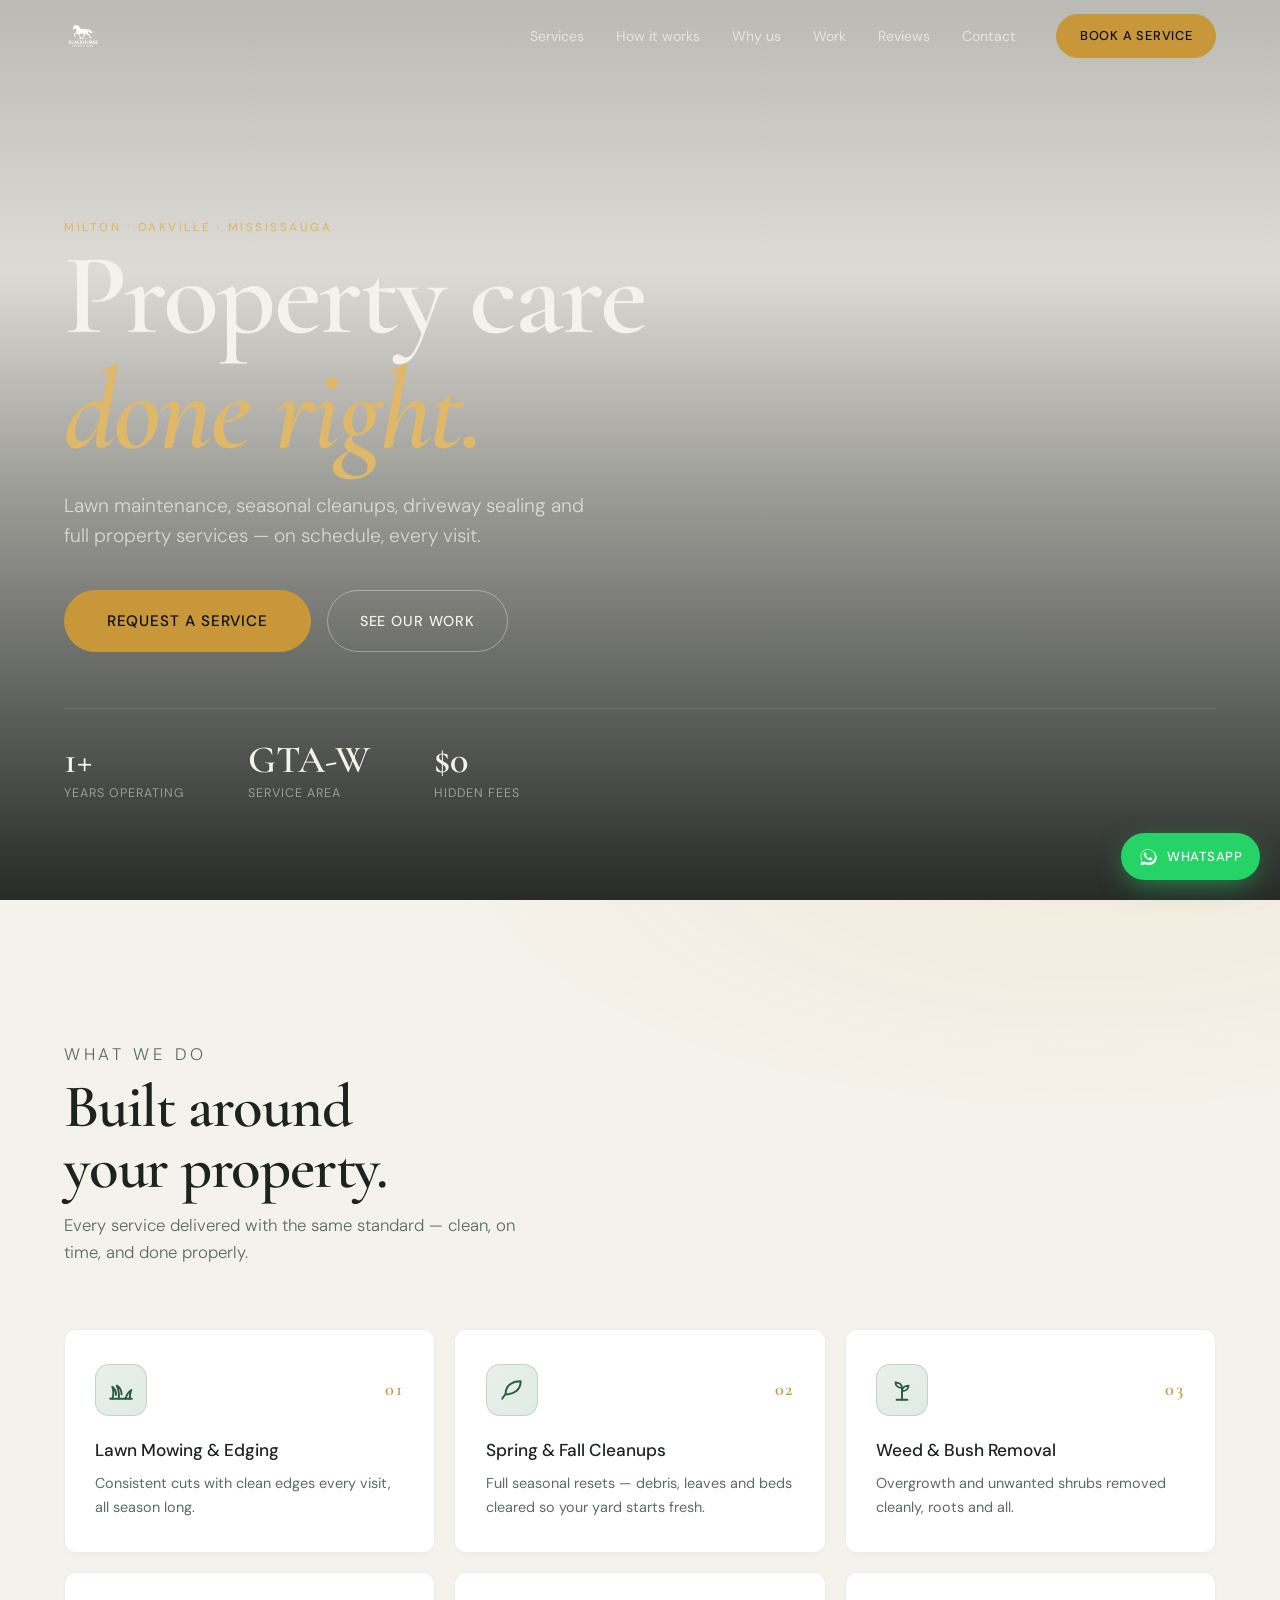
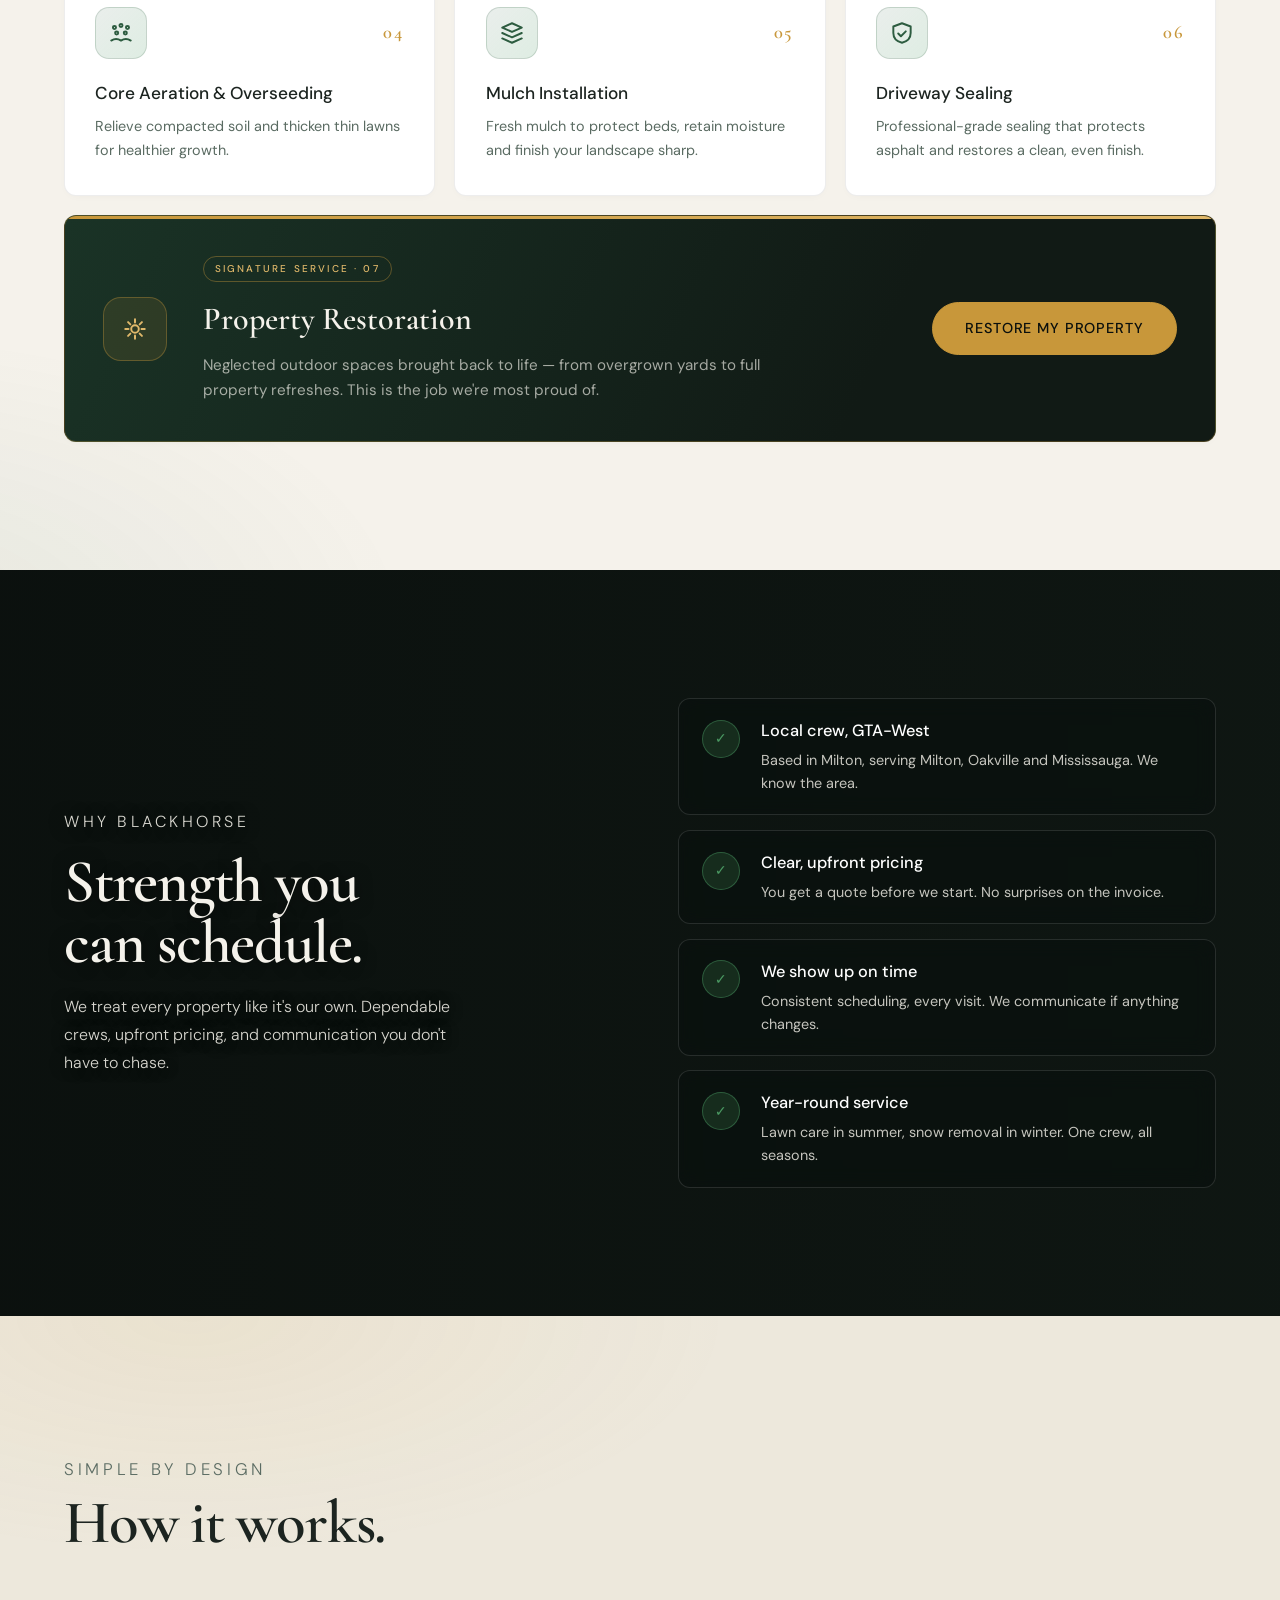
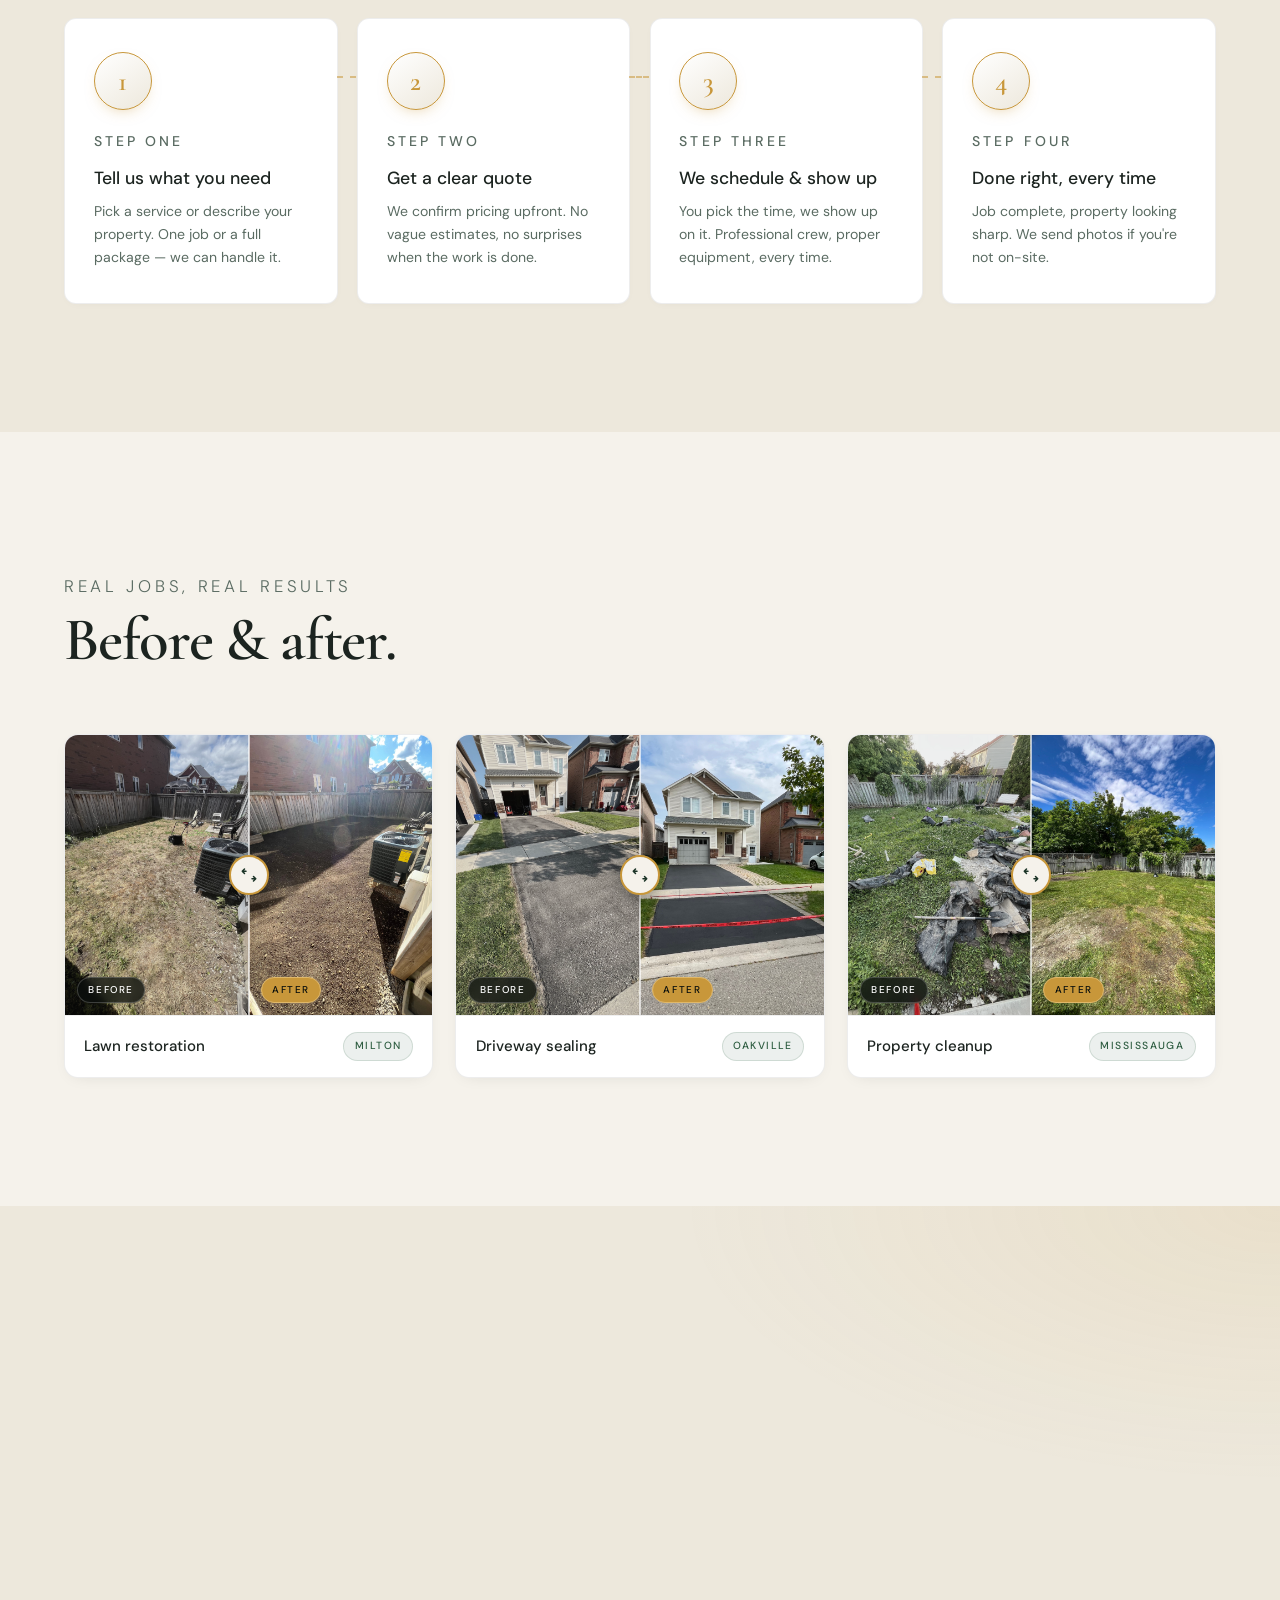
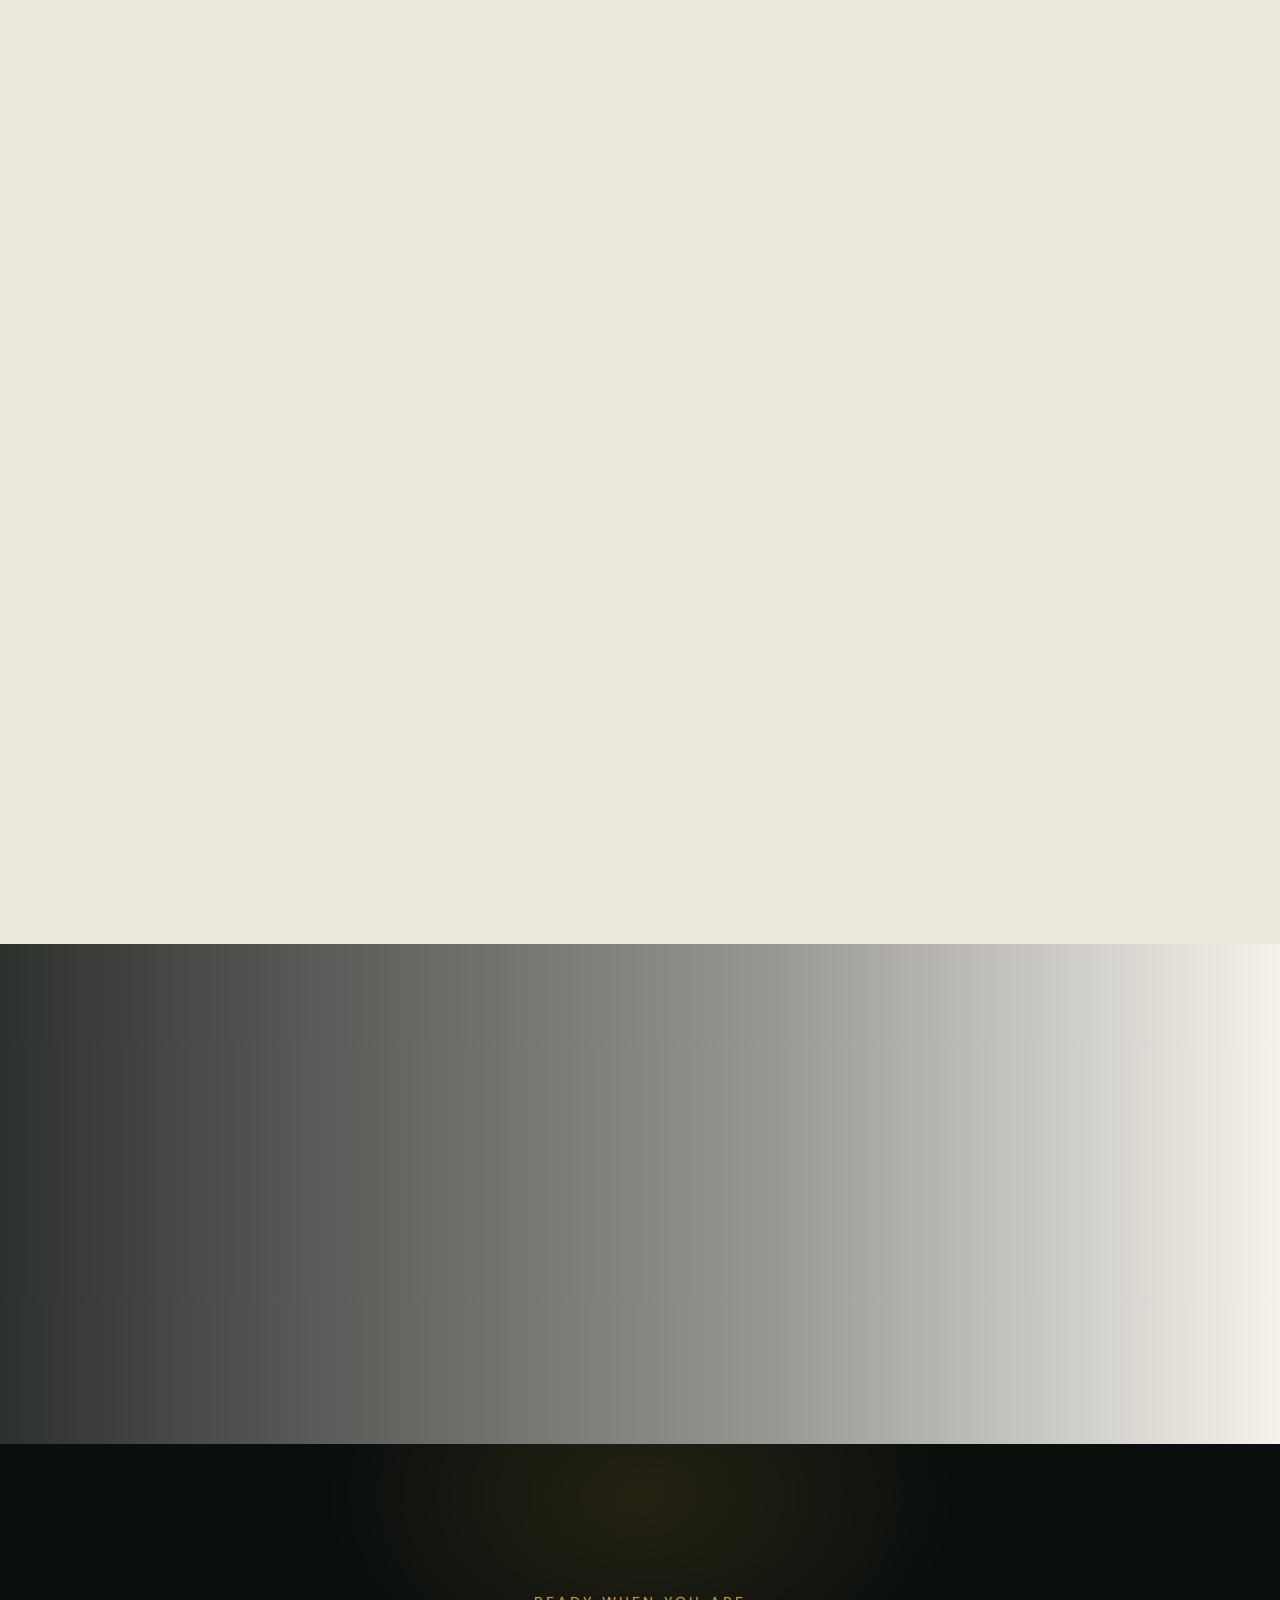
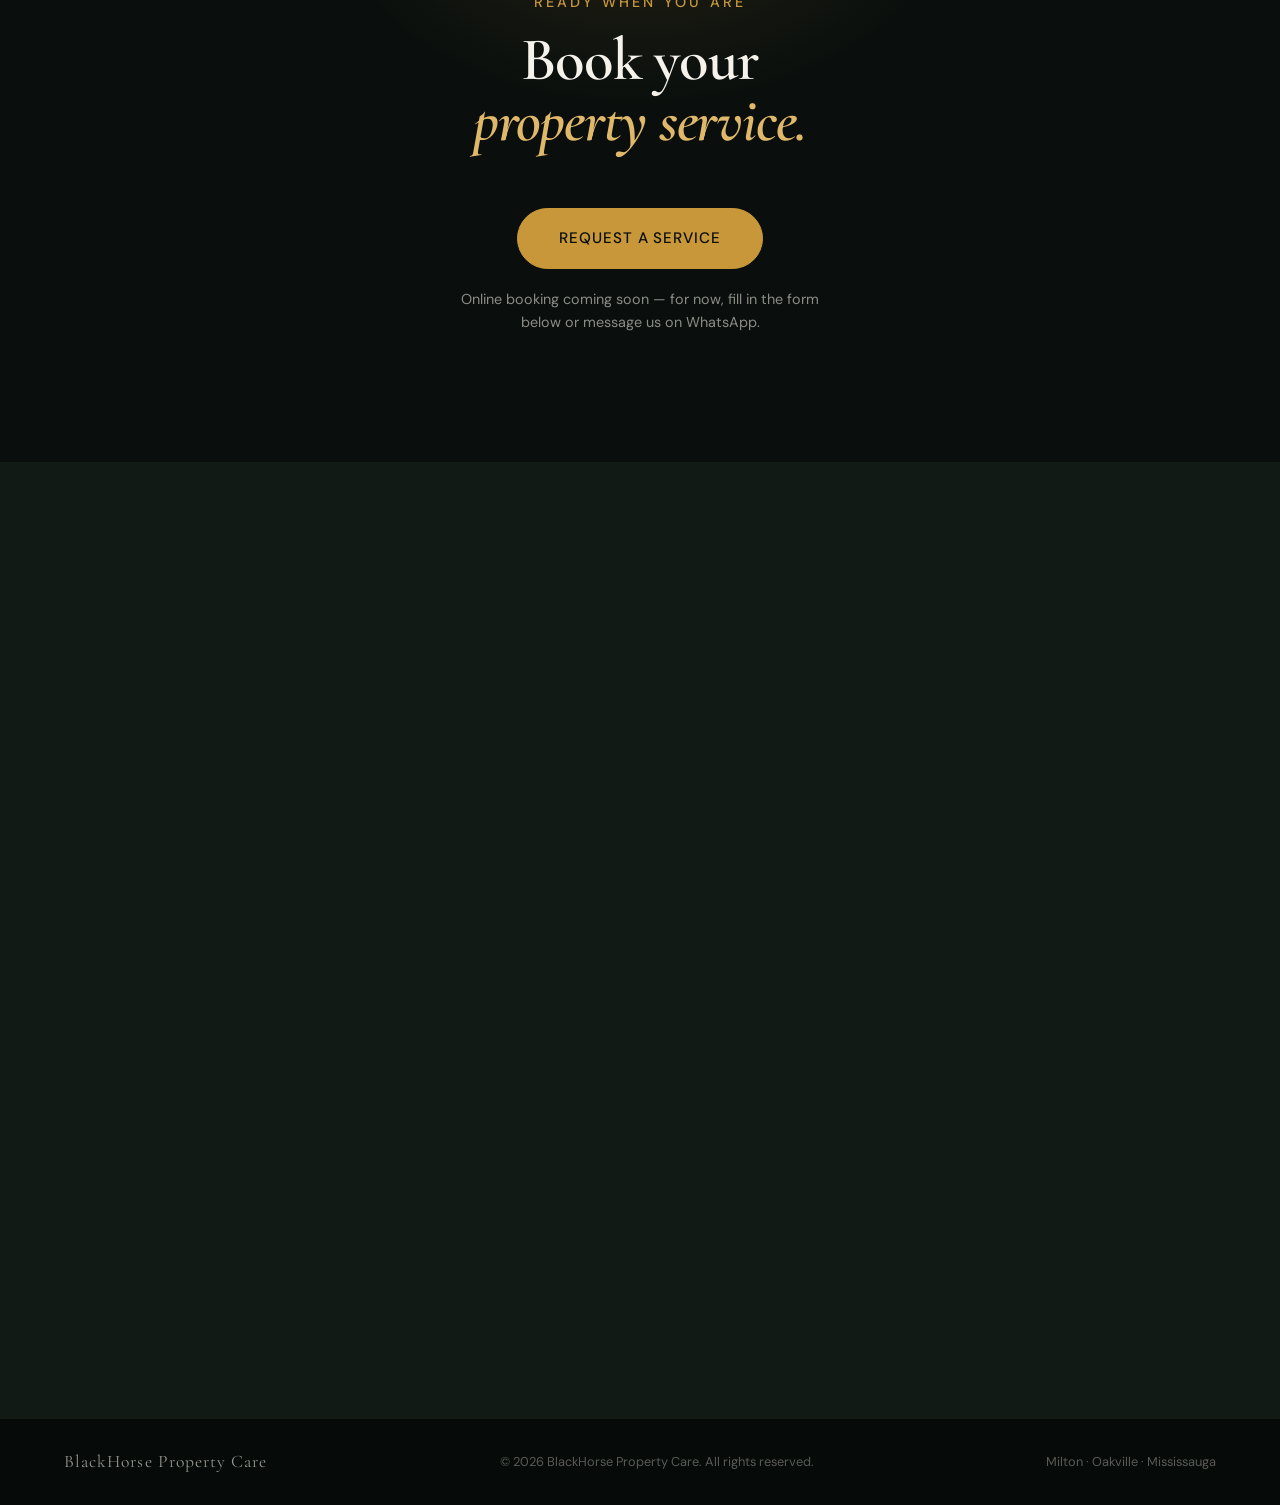
==== commit 5aea3ef4: "Update index.html" ====
--- a/index.html
+++ b/index.html
@@ -368,6 +368,70 @@
   padding:.3rem .65rem; border-radius:999px; white-space:nowrap;
 }
 
+/* ── TESTIMONIALS ── */
+.reviews-section {
+  padding:clamp(5rem,10vw,9rem) 0;
+  background:
+    radial-gradient(1000px 460px at 100% 0%, rgba(200,151,58,.1), transparent 60%),
+    var(--warm);
+}
+.reviews-head {
+  display:flex; flex-wrap:wrap; align-items:flex-end; justify-content:space-between;
+  gap:2rem; margin-bottom:clamp(2.5rem,5vw,4rem);
+}
+.gbadge {
+  display:flex; align-items:center; gap:1rem;
+  background:#fff; border:1px solid rgba(28,36,32,.09);
+  border-radius:14px; padding:1rem 1.4rem;
+  box-shadow:0 4px 16px -8px rgba(28,36,32,.15);
+}
+.gbadge__g {
+  width:42px; height:42px; border-radius:50%;
+  background:#fff; border:1px solid rgba(28,36,32,.1);
+  display:grid; place-items:center;
+}
+.gbadge__g svg { width:24px; height:24px; }
+.gbadge__score { font-family:'Cormorant Garamond',serif; font-size:1.9rem; font-weight:600; color:var(--ink); line-height:1; }
+.gbadge__meta { display:flex; flex-direction:column; gap:.15rem; }
+.gbadge__stars { color:var(--gold); font-size:.85rem; letter-spacing:.15em; }
+.gbadge__label { font-size:.72rem; color:var(--muted); letter-spacing:.05em; }
+.reviews-grid { display:grid; grid-template-columns:repeat(6,1fr); gap:1.4rem; }
+.rev { grid-column:span 2; }
+.rev:nth-child(4) { grid-column:2 / 4; }
+.rev:nth-child(5) { grid-column:4 / 6; }
+.rev {
+  background:#fff; border:1px solid rgba(28,36,32,.08);
+  border-radius:14px; padding:2rem 1.9rem;
+  position:relative; display:flex; flex-direction:column;
+  box-shadow:0 4px 16px -10px rgba(28,36,32,.14);
+  transition:transform .35s var(--ease), box-shadow .35s var(--ease), border-color .35s var(--ease);
+}
+.rev:hover {
+  transform:translateY(-6px);
+  border-color:rgba(200,151,58,.4);
+  box-shadow:0 24px 48px -22px rgba(26,51,38,.35);
+}
+.rev::before {
+  content:'\201C';
+  position:absolute; top:.4rem; right:1.4rem;
+  font-family:'Cormorant Garamond',serif;
+  font-size:5.5rem; line-height:1; color:rgba(200,151,58,.18);
+  pointer-events:none;
+}
+.rev__stars { color:var(--gold); font-size:.9rem; letter-spacing:.2em; margin-bottom:1rem; }
+.rev__text { font-size:.95rem; color:var(--ink); line-height:1.7; flex:1; margin-bottom:1.5rem; }
+.rev__who { display:flex; align-items:center; gap:.9rem; border-top:1px solid rgba(28,36,32,.07); padding-top:1.2rem; }
+.rev__avatar {
+  width:42px; height:42px; border-radius:50%; flex:0 0 42px;
+  background:linear-gradient(135deg, var(--moss), var(--pine));
+  color:var(--gold-lt); display:grid; place-items:center;
+  font-family:'Cormorant Garamond',serif; font-size:1.15rem; font-weight:600;
+}
+.rev__name { font-size:.92rem; font-weight:500; color:var(--ink); line-height:1.3; }
+.rev__meta { font-size:.72rem; color:var(--muted); letter-spacing:.04em; }
+.rev__gicon { margin-left:auto; width:18px; height:18px; opacity:.85; }
+.reviews-cta { display:flex; flex-wrap:wrap; gap:1rem; justify-content:center; margin-top:clamp(2rem,4vw,3rem); }
+
 /* ── SECOND VIDEO STRIP ── */
 .reel-section {
   position:relative; height:clamp(280px,40vw,500px);
@@ -467,6 +531,8 @@
   .why__overlay { background:rgba(10,15,13,.62); }
   .contact-grid { grid-template-columns:1fr; gap:3rem; }
   .gallery-grid { grid-template-columns:1fr 1fr; }
+  .reviews-grid { grid-template-columns:1fr 1fr; }
+  .rev, .rev:nth-child(4), .rev:nth-child(5) { grid-column:auto; }
 }
 @media (max-width:720px) {
   .nav__links { display:none; }
@@ -477,6 +543,8 @@
   .svc--featured .btn { grid-column:1; }
   .process-grid { grid-template-columns:1fr; }
   .gallery-grid { grid-template-columns:1fr; }
+  .reviews-grid { grid-template-columns:1fr; }
+  .reviews-head { flex-direction:column; align-items:flex-start; }
   .reel__overlay { background:rgba(10,15,13,.7); }
 }
 @media (max-width:480px) {
@@ -497,6 +565,7 @@
       <a href="#process">How it works</a>
       <a href="#why">Why us</a>
       <a href="#gallery">Work</a>
+      <a href="#reviews">Reviews</a>
       <a href="#contact">Contact</a>
     </nav>
     <a href="#booking" class="btn btn--gold btn--sm">Book a service</a>
@@ -509,6 +578,7 @@
     <a href="#process">How it works</a>
     <a href="#why">Why us</a>
     <a href="#gallery">Work</a>
+    <a href="#reviews">Reviews</a>
     <a href="#contact">Contact</a>
     <a href="#booking" class="btn btn--gold">Book a service</a>
   </div>
@@ -815,6 +885,124 @@
   </div>
 </section>
 
+<!-- TESTIMONIALS / GOOGLE REVIEWS -->
+<section id="reviews" class="reviews-section">
+  <div class="container">
+    <div class="reviews-head reveal">
+      <div>
+        <p class="label label--moss">Happy customers</p>
+        <h2 class="display display--md" style="margin-top:.6rem;">What our clients<br>are saying.</h2>
+      </div>
+      <div class="gbadge">
+        <div class="gbadge__g" aria-hidden="true">
+          <svg viewBox="0 0 24 24">
+            <path fill="#4285F4" d="M23.5 12.27c0-.85-.08-1.66-.22-2.45H12v4.64h6.45a5.52 5.52 0 0 1-2.39 3.62v3h3.86c2.26-2.08 3.58-5.15 3.58-8.81z"/>
+            <path fill="#34A853" d="M12 24c3.24 0 5.96-1.07 7.94-2.91l-3.86-3c-1.07.72-2.44 1.15-4.08 1.15-3.13 0-5.78-2.11-6.73-4.96H1.29v3.1A12 12 0 0 0 12 24z"/>
+            <path fill="#FBBC05" d="M5.27 14.28A7.2 7.2 0 0 1 4.89 12c0-.79.14-1.56.38-2.28v-3.1H1.29a12 12 0 0 0 0 10.76l3.98-3.1z"/>
+            <path fill="#EA4335" d="M12 4.76c1.76 0 3.34.6 4.59 1.8l3.43-3.43C17.95 1.19 15.24 0 12 0A12 12 0 0 0 1.29 6.62l3.98 3.1C6.22 6.87 8.87 4.76 12 4.76z"/>
+          </svg>
+        </div>
+        <span class="gbadge__score">5.0</span>
+        <div class="gbadge__meta">
+          <span class="gbadge__stars">★★★★★</span>
+          <span class="gbadge__label">5 reviews on Google</span>
+        </div>
+      </div>
+    </div>
+    <div class="reviews-grid">
+      <article class="rev reveal">
+        <div class="rev__stars" aria-label="5 out of 5 stars">★★★★★</div>
+        <p class="rev__text">"Got my backyard cleaned up by them, they were so fast! Very good communication and patient to listen to what you need. They definitely deliver a great service. I will be using them for my monthly clean up for my lawn… thank you."</p>
+        <div class="rev__who">
+          <div class="rev__avatar">N</div>
+          <div>
+            <div class="rev__name">Noorys</div>
+            <div class="rev__meta">Backyard cleanup · Google review</div>
+          </div>
+          <svg class="rev__gicon" viewBox="0 0 24 24" aria-hidden="true">
+            <path fill="#4285F4" d="M23.5 12.27c0-.85-.08-1.66-.22-2.45H12v4.64h6.45a5.52 5.52 0 0 1-2.39 3.62v3h3.86c2.26-2.08 3.58-5.15 3.58-8.81z"/>
+            <path fill="#34A853" d="M12 24c3.24 0 5.96-1.07 7.94-2.91l-3.86-3c-1.07.72-2.44 1.15-4.08 1.15-3.13 0-5.78-2.11-6.73-4.96H1.29v3.1A12 12 0 0 0 12 24z"/>
+            <path fill="#FBBC05" d="M5.27 14.28A7.2 7.2 0 0 1 4.89 12c0-.79.14-1.56.38-2.28v-3.1H1.29a12 12 0 0 0 0 10.76l3.98-3.1z"/>
+            <path fill="#EA4335" d="M12 4.76c1.76 0 3.34.6 4.59 1.8l3.43-3.43C17.95 1.19 15.24 0 12 0A12 12 0 0 0 1.29 6.62l3.98 3.1C6.22 6.87 8.87 4.76 12 4.76z"/>
+          </svg>
+        </div>
+      </article>
+      <article class="rev reveal">
+        <div class="rev__stars" aria-label="5 out of 5 stars">★★★★★</div>
+        <p class="rev__text">"Blackhorse Property Care did an excellent job removing snow at my parents' house. They were fast, reliable, and very thorough, cleared the driveway and walkways perfectly. Great service and highly recommended."</p>
+        <div class="rev__who">
+          <div class="rev__avatar">S</div>
+          <div>
+            <div class="rev__name">SLEEMAN Home Renovation</div>
+            <div class="rev__meta">Snow removal · Google review</div>
+          </div>
+          <svg class="rev__gicon" viewBox="0 0 24 24" aria-hidden="true">
+            <path fill="#4285F4" d="M23.5 12.27c0-.85-.08-1.66-.22-2.45H12v4.64h6.45a5.52 5.52 0 0 1-2.39 3.62v3h3.86c2.26-2.08 3.58-5.15 3.58-8.81z"/>
+            <path fill="#34A853" d="M12 24c3.24 0 5.96-1.07 7.94-2.91l-3.86-3c-1.07.72-2.44 1.15-4.08 1.15-3.13 0-5.78-2.11-6.73-4.96H1.29v3.1A12 12 0 0 0 12 24z"/>
+            <path fill="#FBBC05" d="M5.27 14.28A7.2 7.2 0 0 1 4.89 12c0-.79.14-1.56.38-2.28v-3.1H1.29a12 12 0 0 0 0 10.76l3.98-3.1z"/>
+            <path fill="#EA4335" d="M12 4.76c1.76 0 3.34.6 4.59 1.8l3.43-3.43C17.95 1.19 15.24 0 12 0A12 12 0 0 0 1.29 6.62l3.98 3.1C6.22 6.87 8.87 4.76 12 4.76z"/>
+          </svg>
+        </div>
+      </article>
+      <article class="rev reveal">
+        <div class="rev__stars" aria-label="5 out of 5 stars">★★★★★</div>
+        <p class="rev__text">"I've been using this lawn service for my grass cutting, and they always do an excellent job. The team is reliable, on time, and pays attention to detail — every cut is neat, clean, and makes the yard look great. They're professional, friendly, and clearly take pride in their work. Highly recommend!"</p>
+        <div class="rev__who">
+          <div class="rev__avatar">W</div>
+          <div>
+            <div class="rev__name">Waseem Kassas</div>
+            <div class="rev__meta">Lawn mowing · Local Guide</div>
+          </div>
+          <svg class="rev__gicon" viewBox="0 0 24 24" aria-hidden="true">
+            <path fill="#4285F4" d="M23.5 12.27c0-.85-.08-1.66-.22-2.45H12v4.64h6.45a5.52 5.52 0 0 1-2.39 3.62v3h3.86c2.26-2.08 3.58-5.15 3.58-8.81z"/>
+            <path fill="#34A853" d="M12 24c3.24 0 5.96-1.07 7.94-2.91l-3.86-3c-1.07.72-2.44 1.15-4.08 1.15-3.13 0-5.78-2.11-6.73-4.96H1.29v3.1A12 12 0 0 0 12 24z"/>
+            <path fill="#FBBC05" d="M5.27 14.28A7.2 7.2 0 0 1 4.89 12c0-.79.14-1.56.38-2.28v-3.1H1.29a12 12 0 0 0 0 10.76l3.98-3.1z"/>
+            <path fill="#EA4335" d="M12 4.76c1.76 0 3.34.6 4.59 1.8l3.43-3.43C17.95 1.19 15.24 0 12 0A12 12 0 0 0 1.29 6.62l3.98 3.1C6.22 6.87 8.87 4.76 12 4.76z"/>
+          </svg>
+        </div>
+      </article>
+      <article class="rev reveal">
+        <div class="rev__stars" aria-label="5 out of 5 stars">★★★★★</div>
+        <p class="rev__text">"Recently got my lawn trimmed by them. Amazed by the results and the customer service, really friendly guys and offer a seamless experience very smooth to deal with. If you're looking for lawn care this is who to go to 100%."</p>
+        <div class="rev__who">
+          <div class="rev__avatar">Y</div>
+          <div>
+            <div class="rev__name">Yoseph Ziyadeh</div>
+            <div class="rev__meta">Lawn trimming · Google review</div>
+          </div>
+          <svg class="rev__gicon" viewBox="0 0 24 24" aria-hidden="true">
+            <path fill="#4285F4" d="M23.5 12.27c0-.85-.08-1.66-.22-2.45H12v4.64h6.45a5.52 5.52 0 0 1-2.39 3.62v3h3.86c2.26-2.08 3.58-5.15 3.58-8.81z"/>
+            <path fill="#34A853" d="M12 24c3.24 0 5.96-1.07 7.94-2.91l-3.86-3c-1.07.72-2.44 1.15-4.08 1.15-3.13 0-5.78-2.11-6.73-4.96H1.29v3.1A12 12 0 0 0 12 24z"/>
+            <path fill="#FBBC05" d="M5.27 14.28A7.2 7.2 0 0 1 4.89 12c0-.79.14-1.56.38-2.28v-3.1H1.29a12 12 0 0 0 0 10.76l3.98-3.1z"/>
+            <path fill="#EA4335" d="M12 4.76c1.76 0 3.34.6 4.59 1.8l3.43-3.43C17.95 1.19 15.24 0 12 0A12 12 0 0 0 1.29 6.62l3.98 3.1C6.22 6.87 8.87 4.76 12 4.76z"/>
+          </svg>
+        </div>
+      </article>
+      <article class="rev reveal">
+        <div class="rev__stars" aria-label="5 out of 5 stars">★★★★★</div>
+        <p class="rev__text">"Very good sealing and very nice people."</p>
+        <div class="rev__who">
+          <div class="rev__avatar">K</div>
+          <div>
+            <div class="rev__name">Khaled Almorad</div>
+            <div class="rev__meta">Driveway sealing · Local Guide</div>
+          </div>
+          <svg class="rev__gicon" viewBox="0 0 24 24" aria-hidden="true">
+            <path fill="#4285F4" d="M23.5 12.27c0-.85-.08-1.66-.22-2.45H12v4.64h6.45a5.52 5.52 0 0 1-2.39 3.62v3h3.86c2.26-2.08 3.58-5.15 3.58-8.81z"/>
+            <path fill="#34A853" d="M12 24c3.24 0 5.96-1.07 7.94-2.91l-3.86-3c-1.07.72-2.44 1.15-4.08 1.15-3.13 0-5.78-2.11-6.73-4.96H1.29v3.1A12 12 0 0 0 12 24z"/>
+            <path fill="#FBBC05" d="M5.27 14.28A7.2 7.2 0 0 1 4.89 12c0-.79.14-1.56.38-2.28v-3.1H1.29a12 12 0 0 0 0 10.76l3.98-3.1z"/>
+            <path fill="#EA4335" d="M12 4.76c1.76 0 3.34.6 4.59 1.8l3.43-3.43C17.95 1.19 15.24 0 12 0A12 12 0 0 0 1.29 6.62l3.98 3.1C6.22 6.87 8.87 4.76 12 4.76z"/>
+          </svg>
+        </div>
+      </article>
+    </div>
+    <div class="reviews-cta reveal">
+      <a href="https://share.google/eAYbA9PuHcqcilT8u" target="_blank" rel="noopener" class="btn btn--outline-dark">Read all reviews on Google</a>
+      <a href="https://share.google/eAYbA9PuHcqcilT8u" target="_blank" rel="noopener" class="btn btn--gold">Leave us a review</a>
+    </div>
+  </div>
+</section>
+
 <!-- REEL STRIP -->
 <div class="reel-section">
   <video class="reel__video" autoplay muted loop playsinline preload="none">
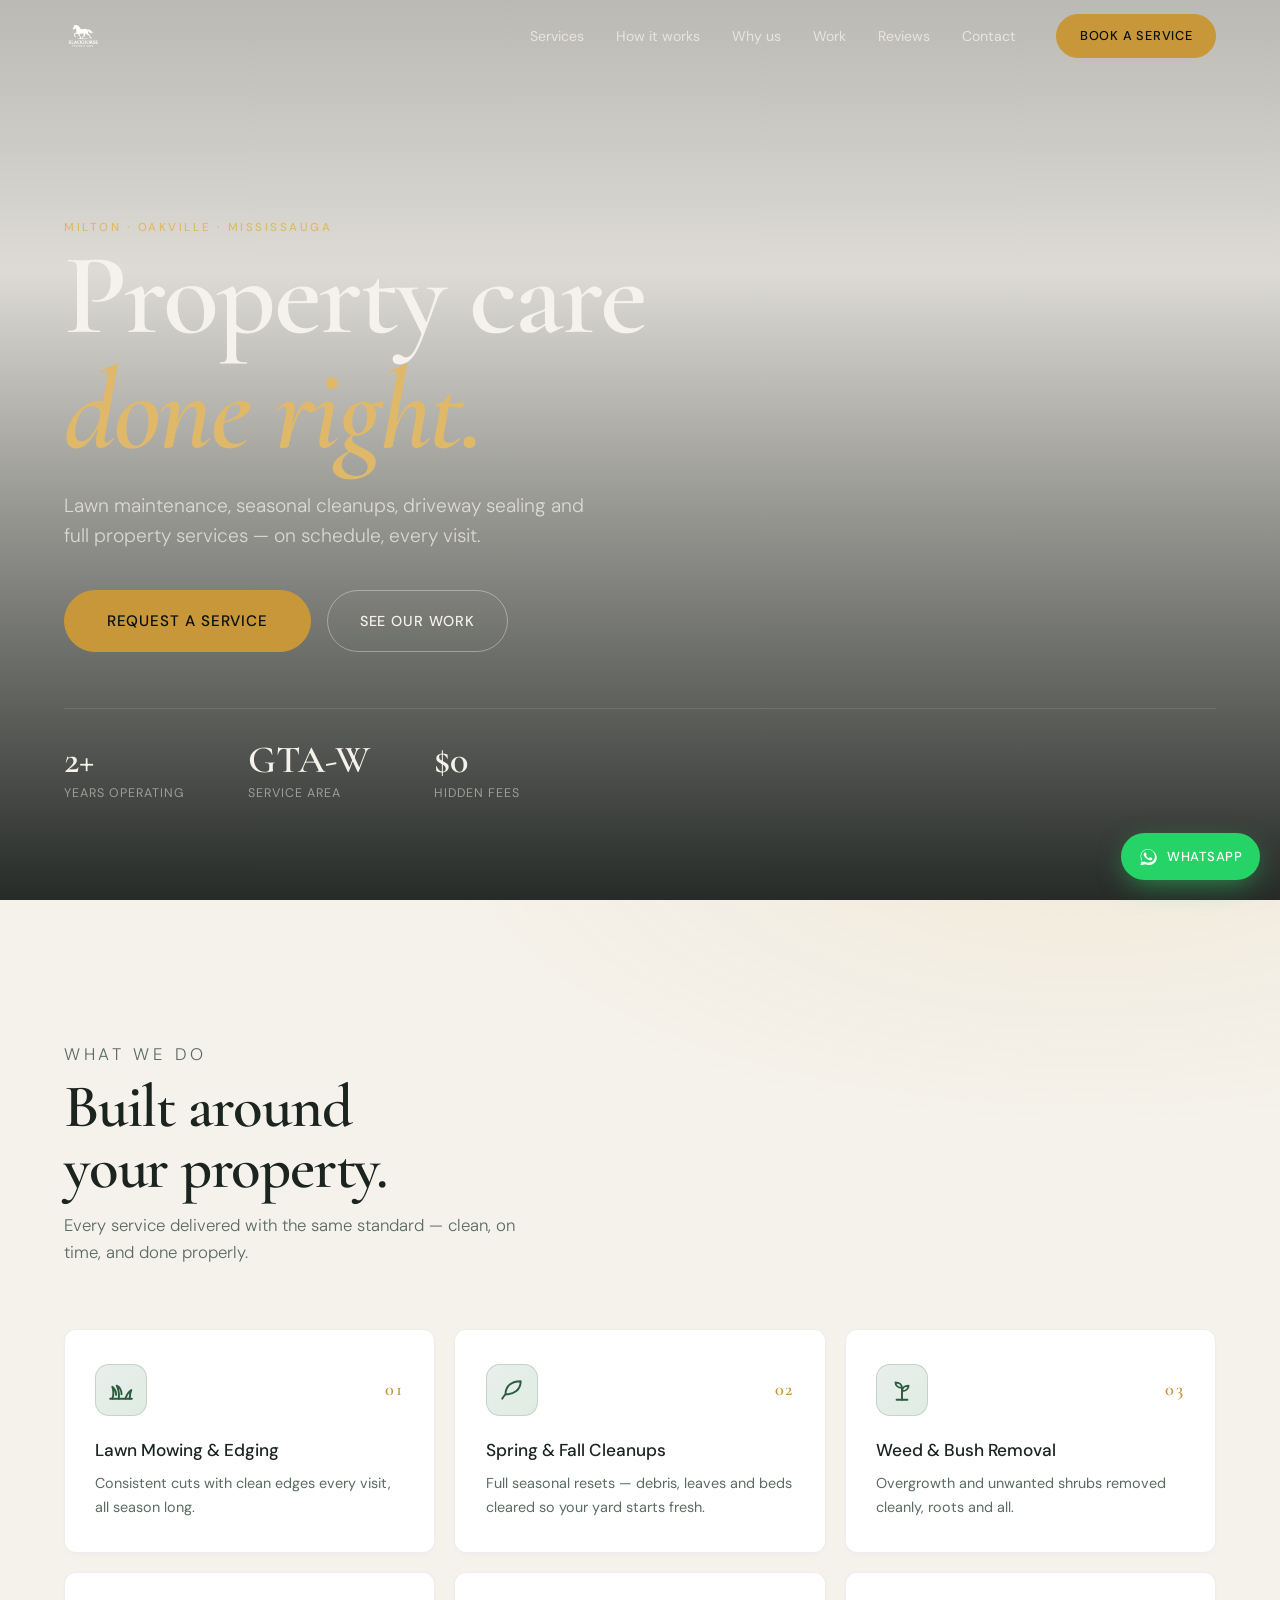
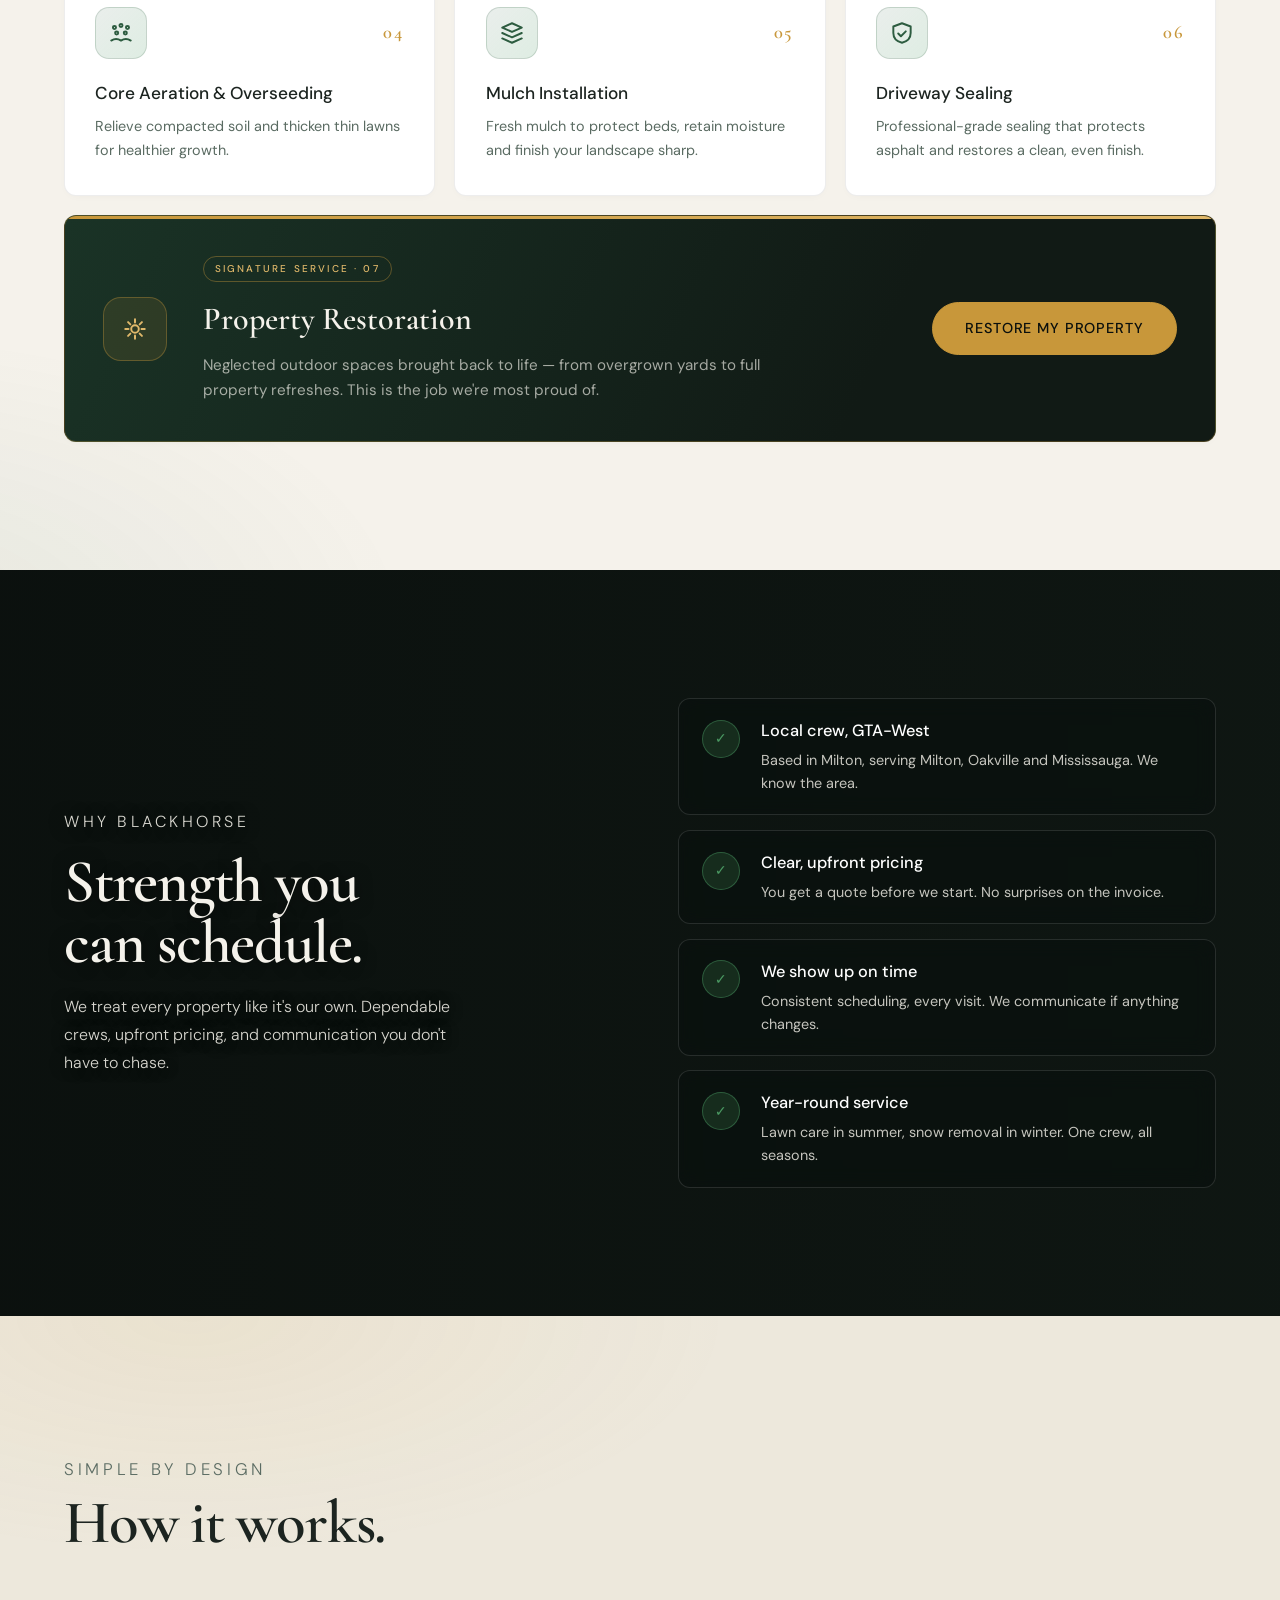
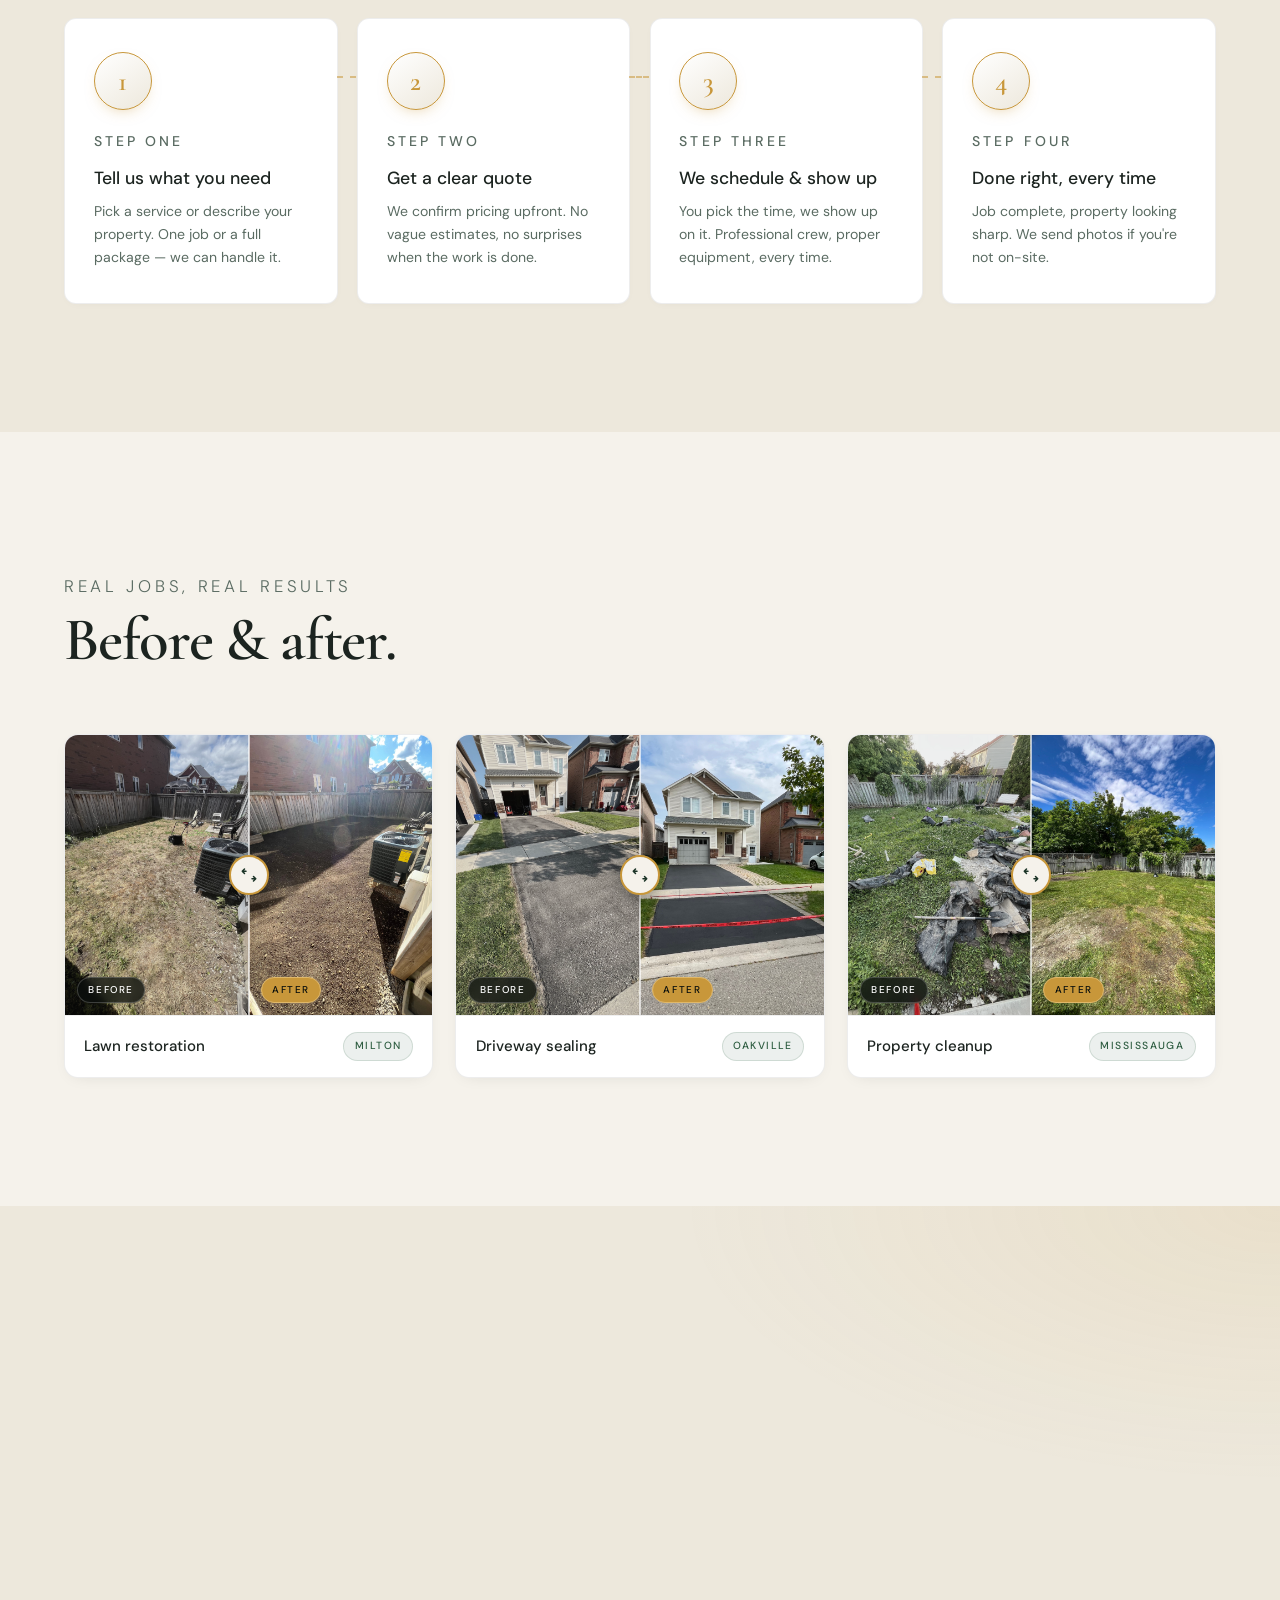
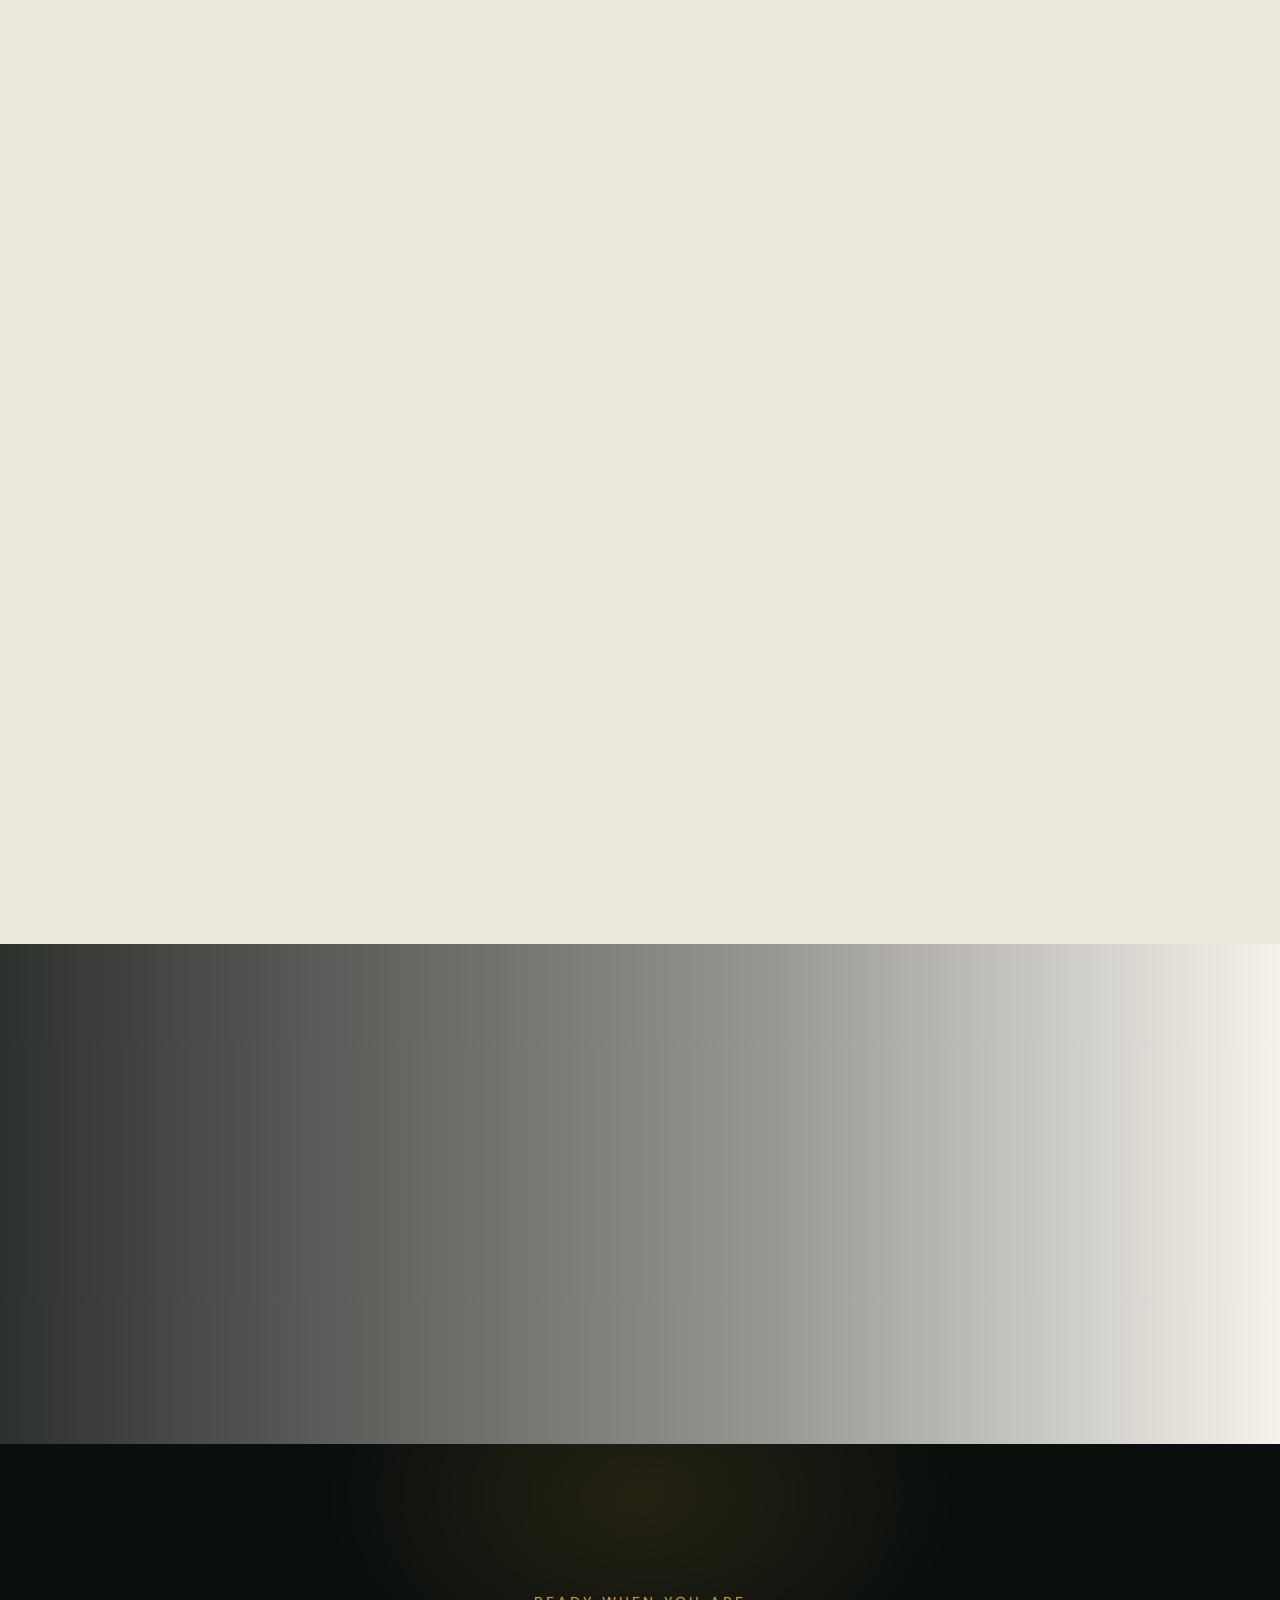
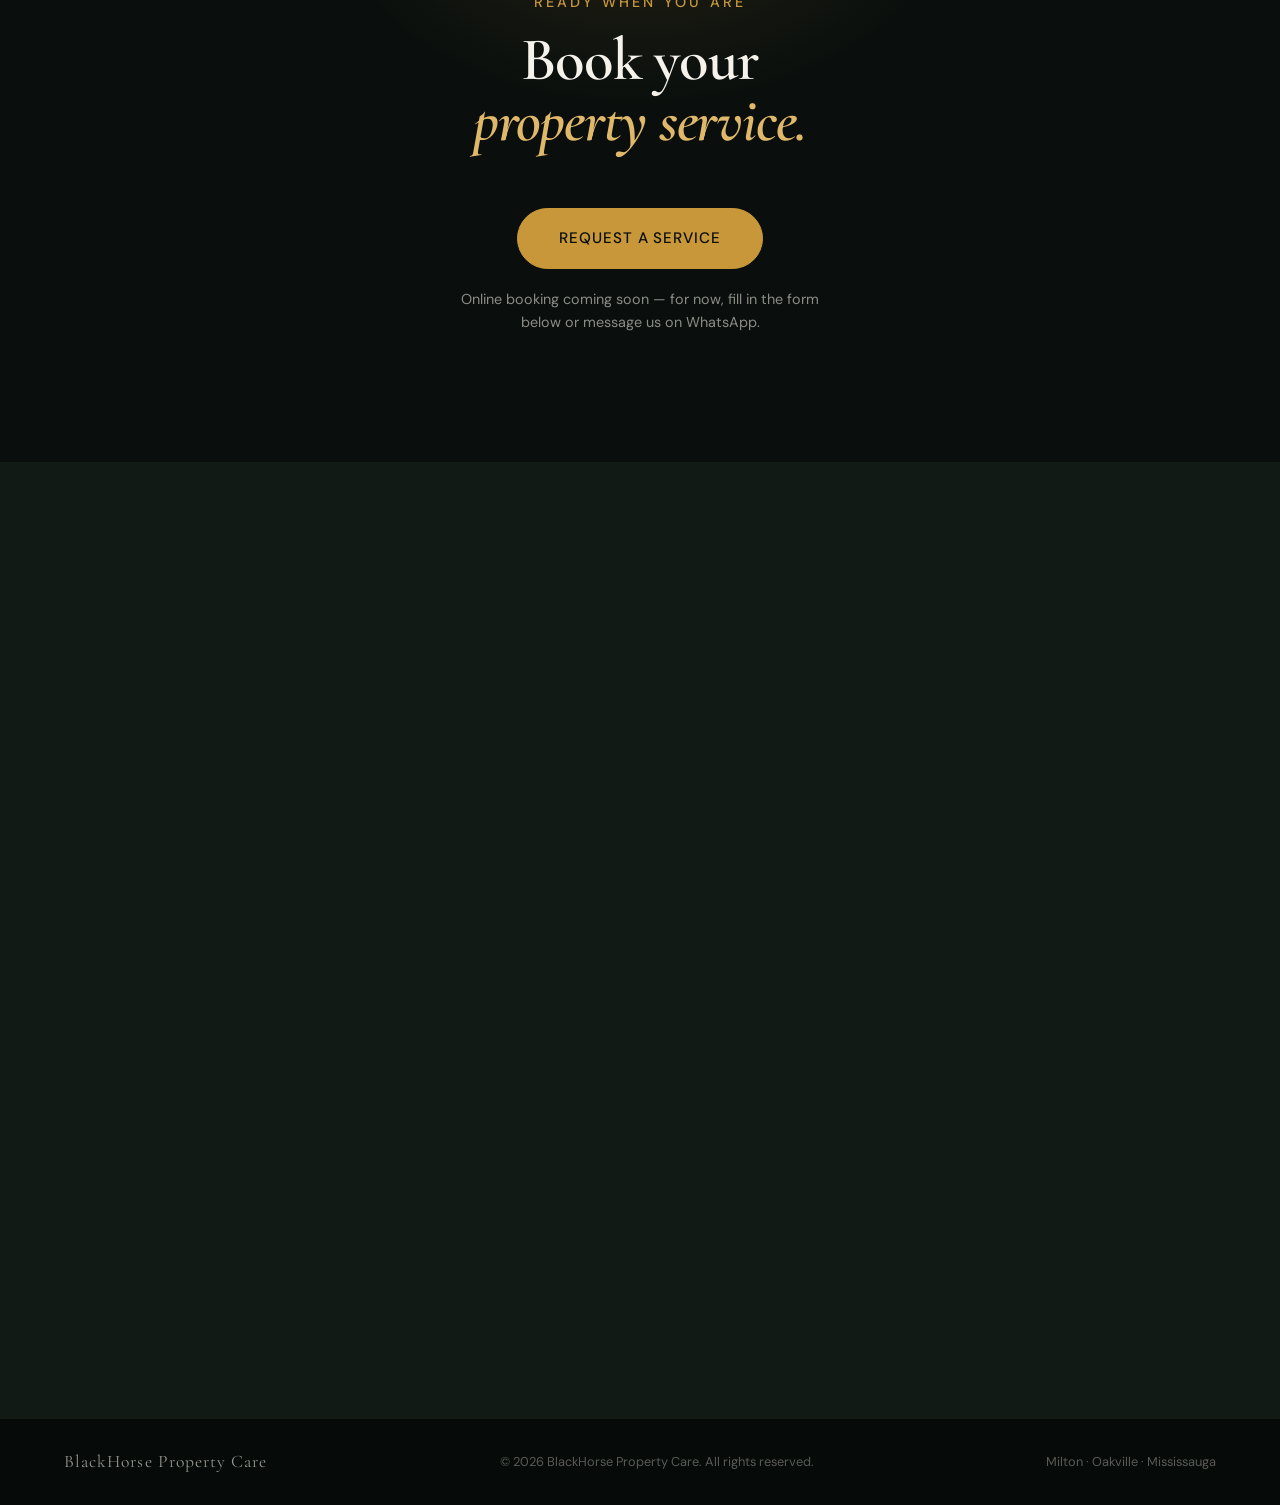
==== commit 12fc6c1b: "Update index.html" ====
--- a/index.html
+++ b/index.html
@@ -600,7 +600,7 @@
     </div>
     <div class="hero__stats reveal">
       <div>
-        <div class="stat__num">1+</div>
+        <div class="stat__num">2+</div>
         <div class="stat__label">Years operating</div>
       </div>
       <div>
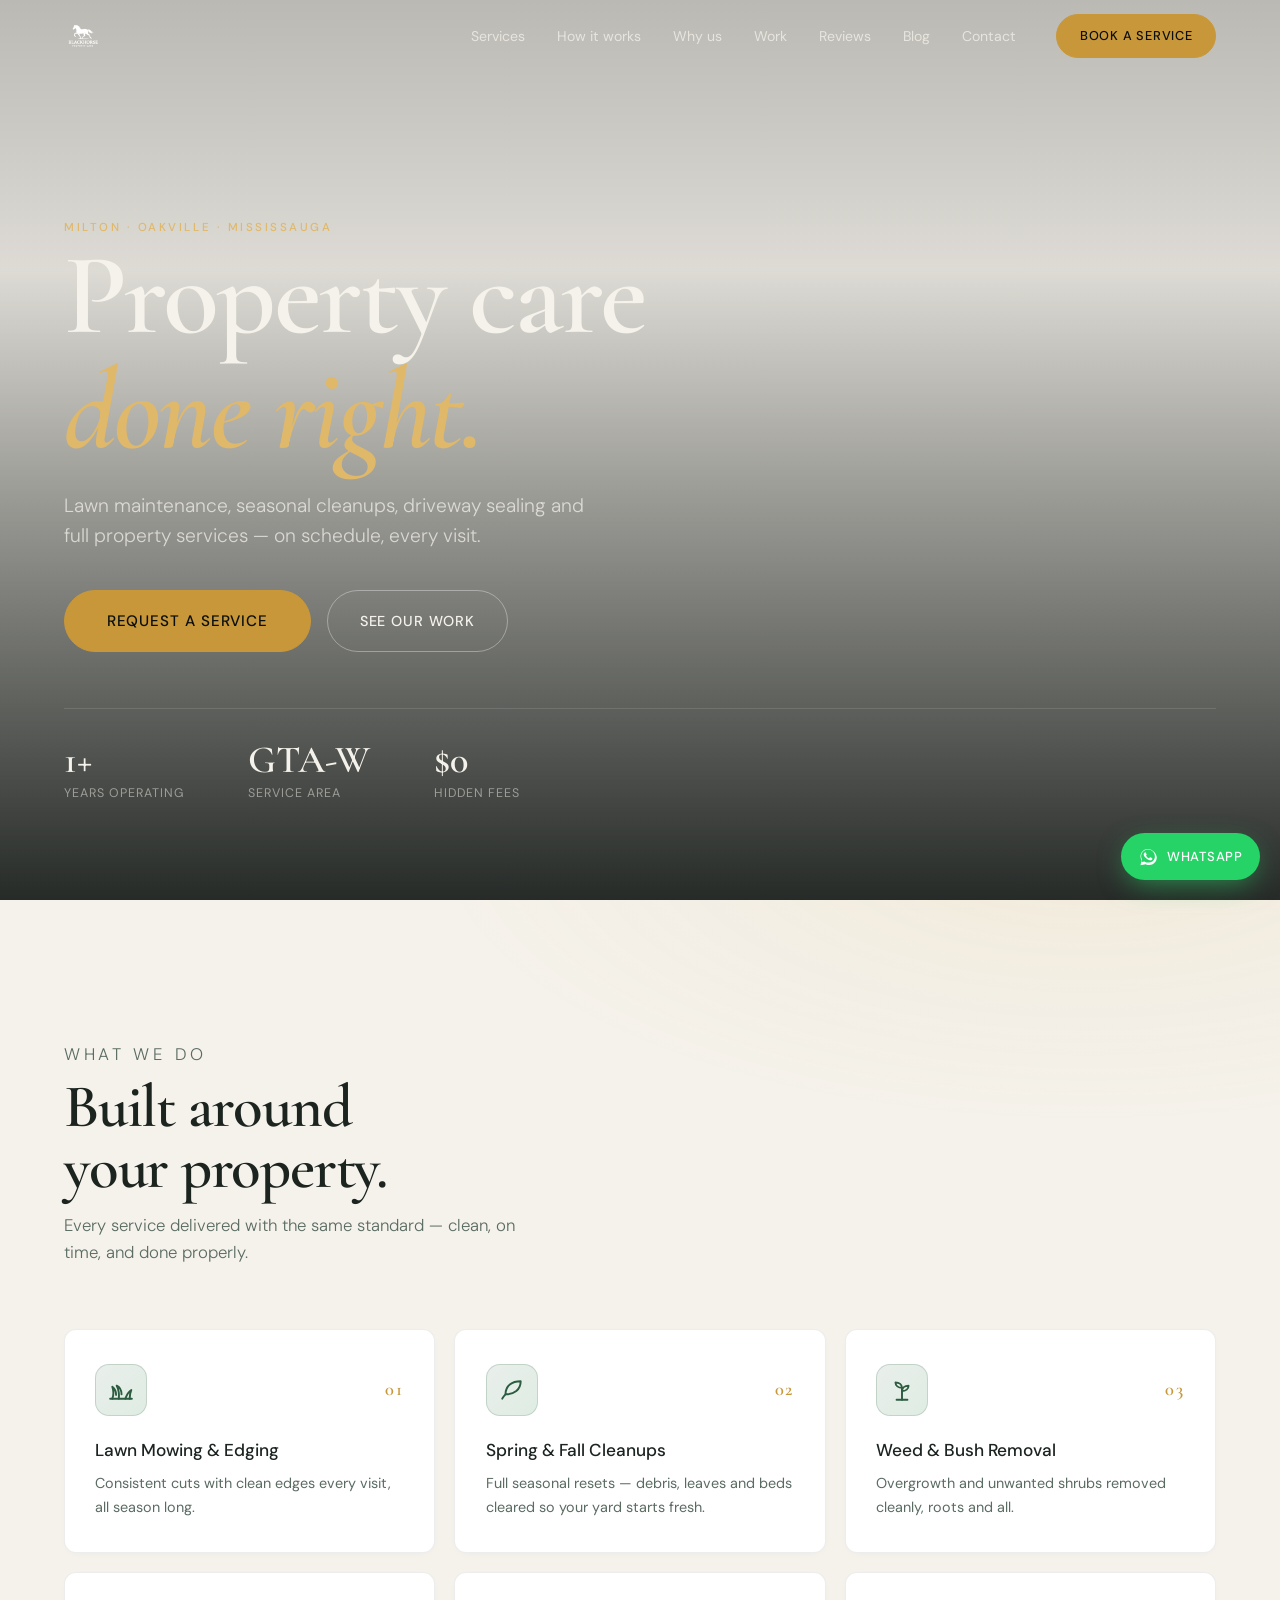
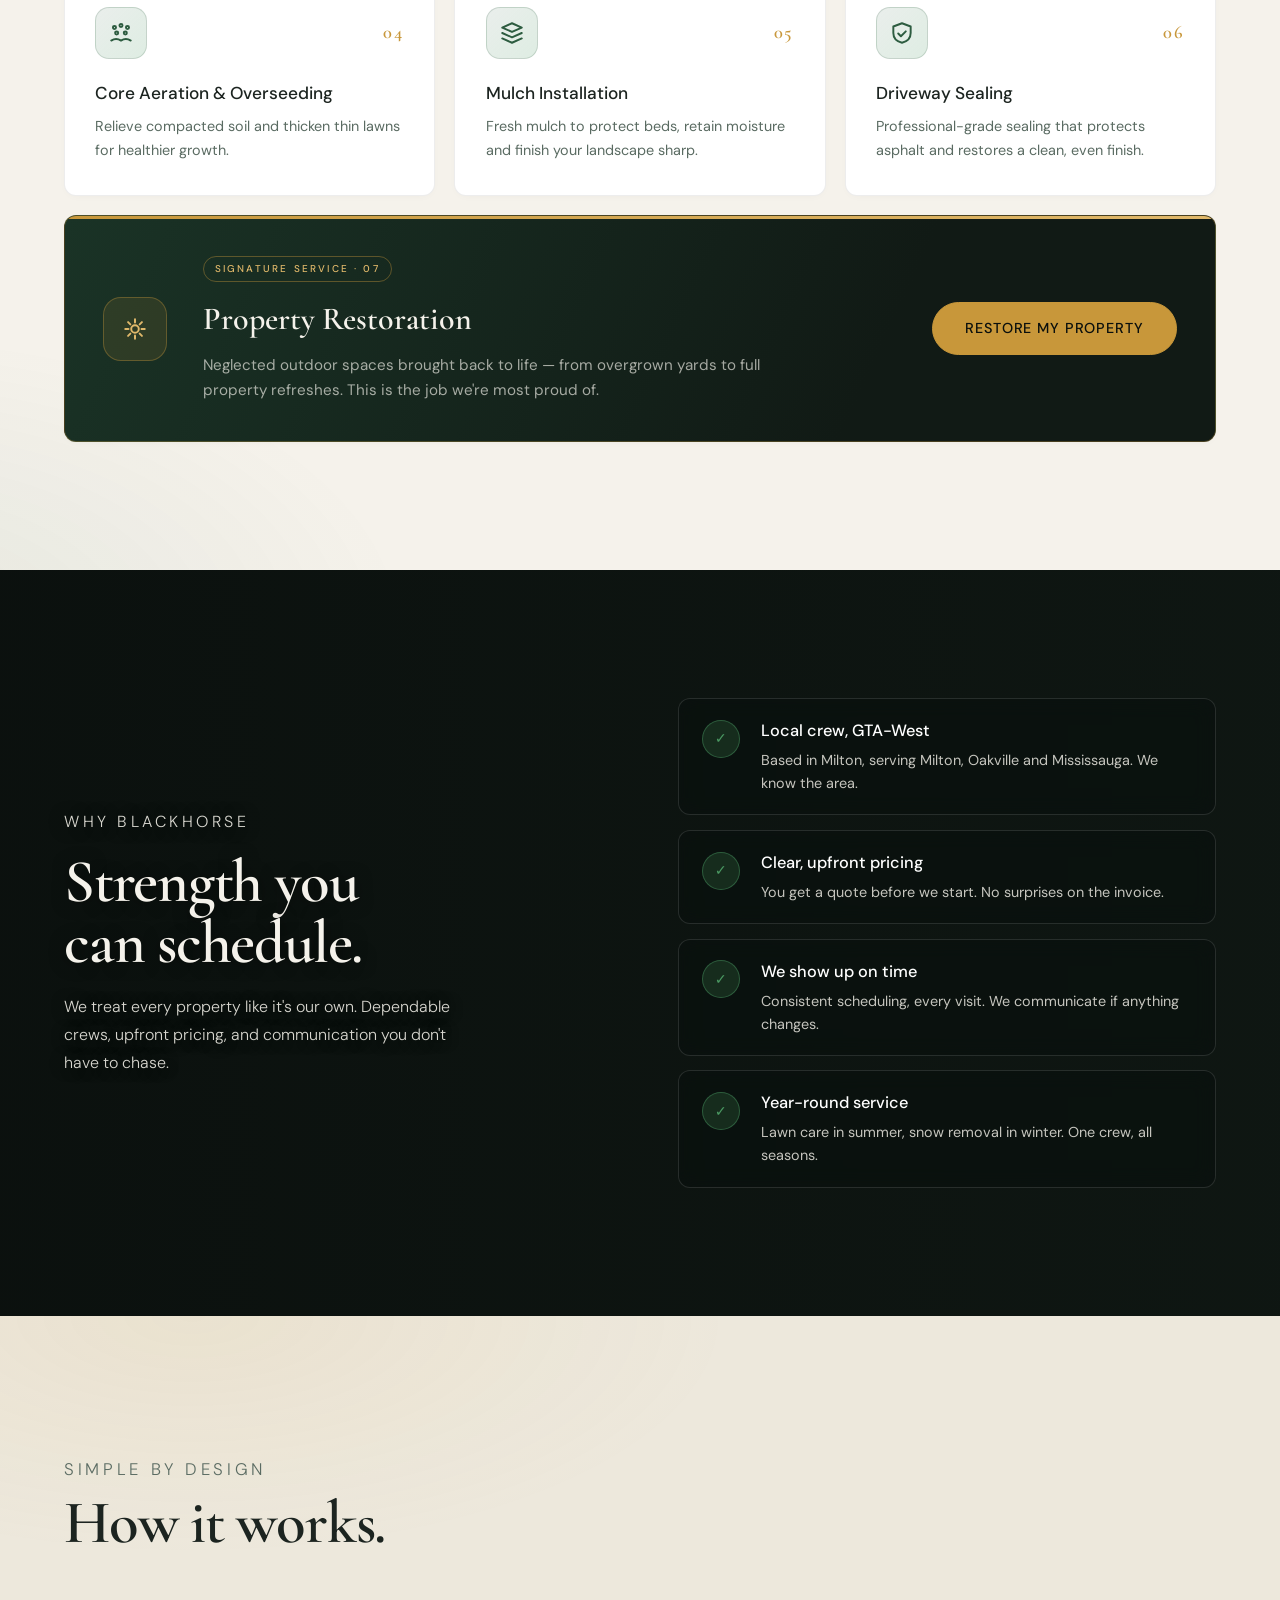
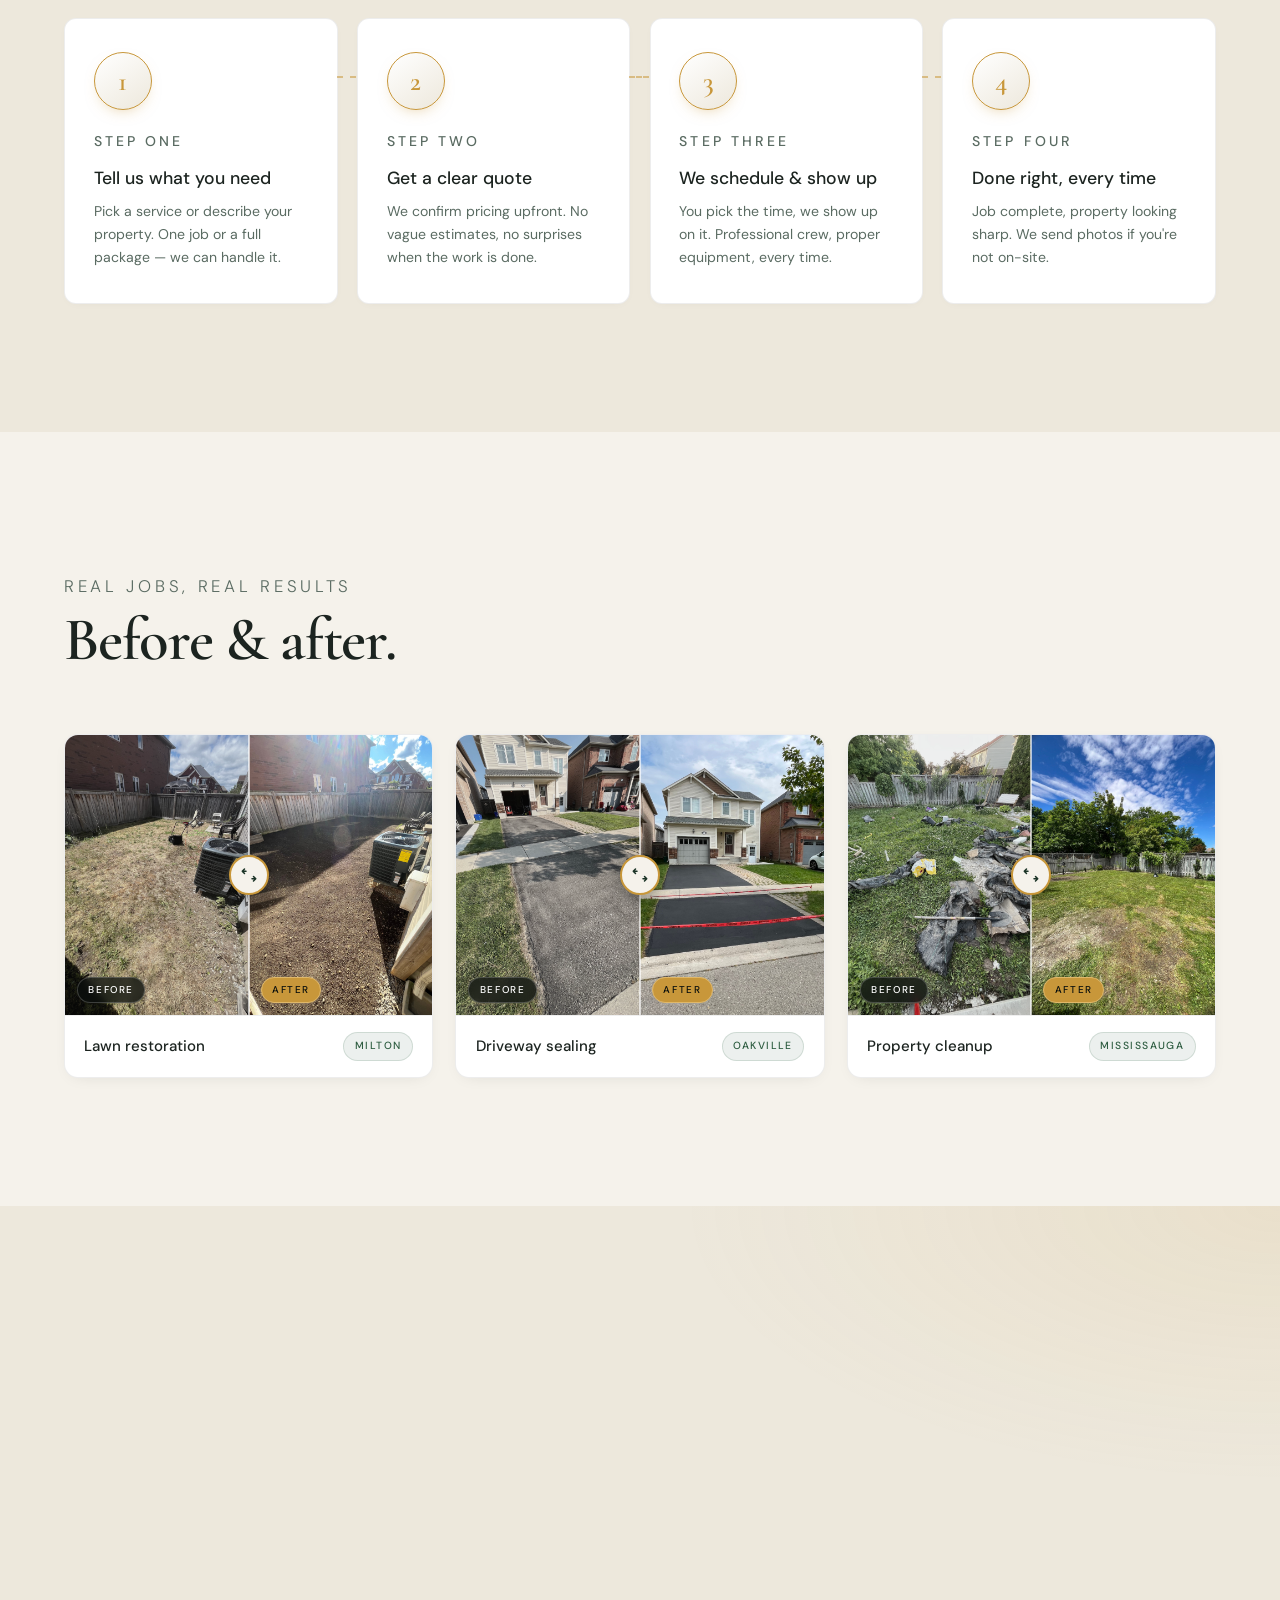
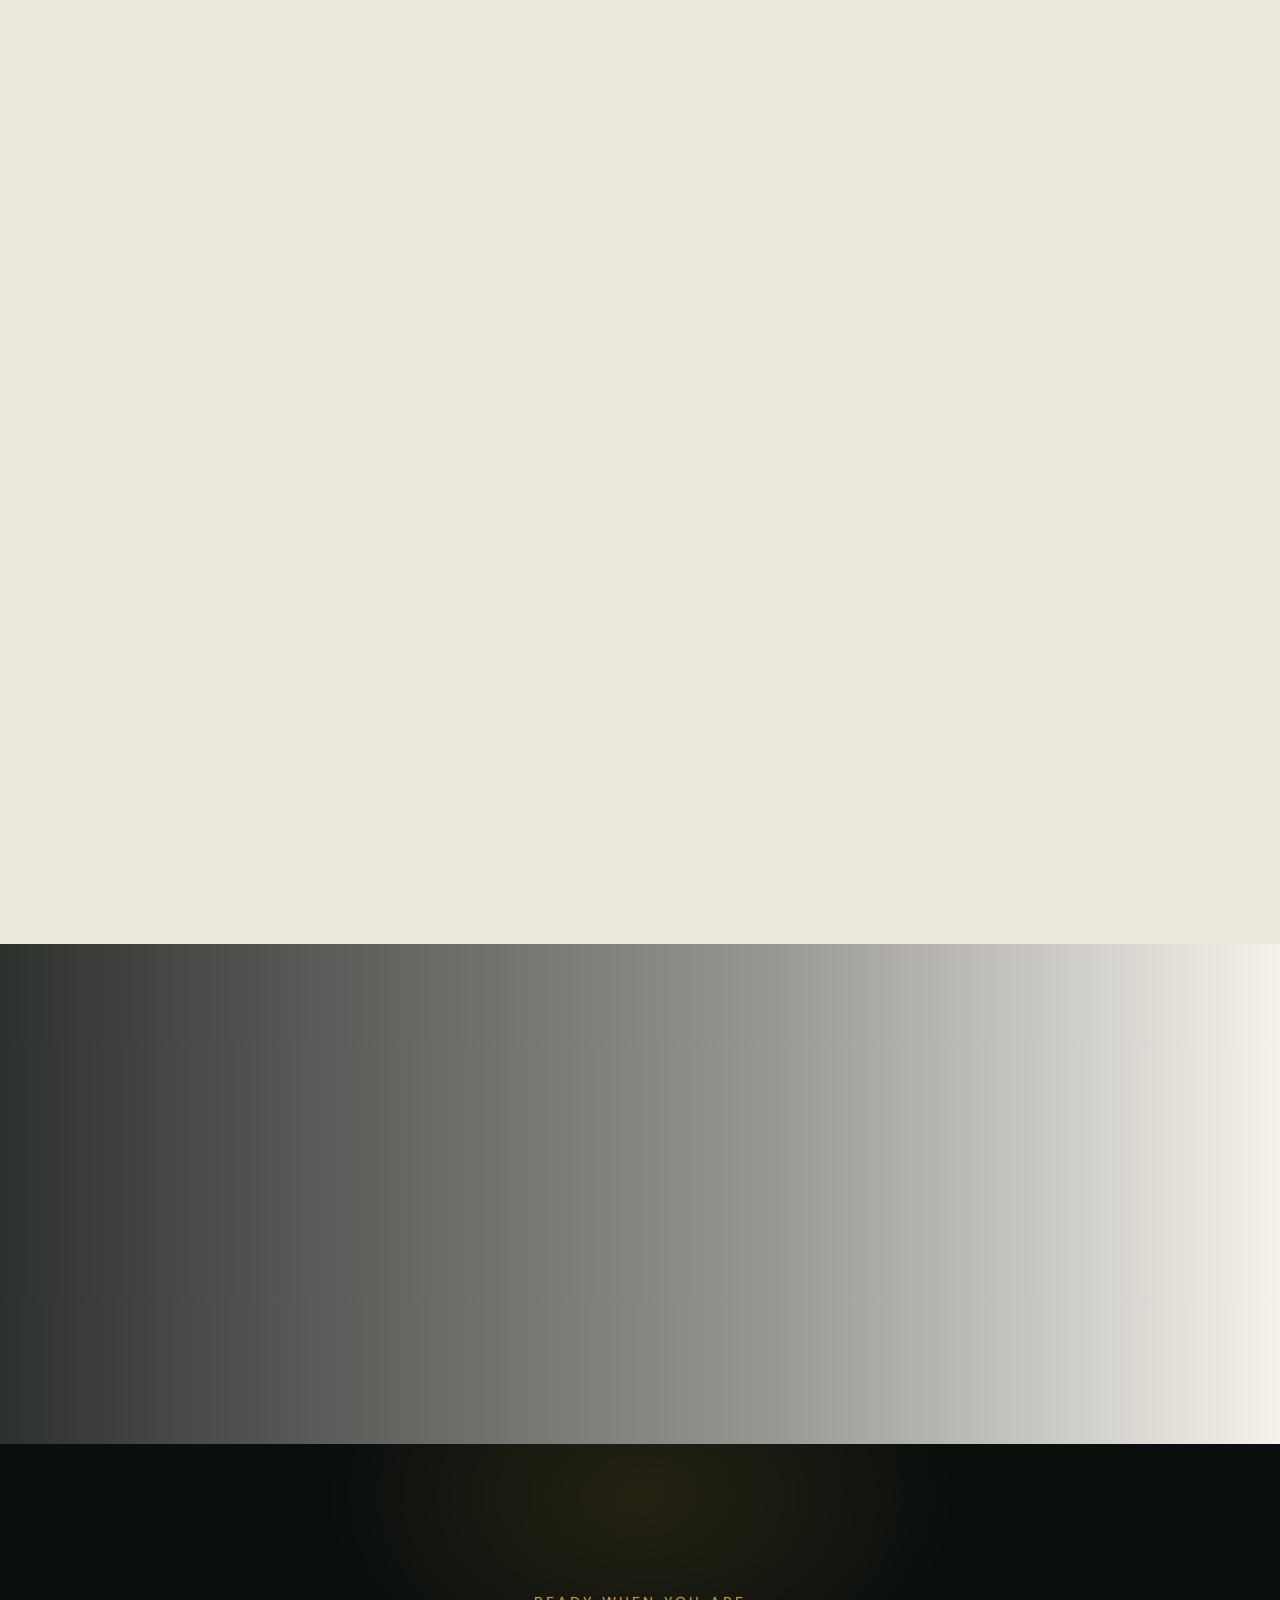
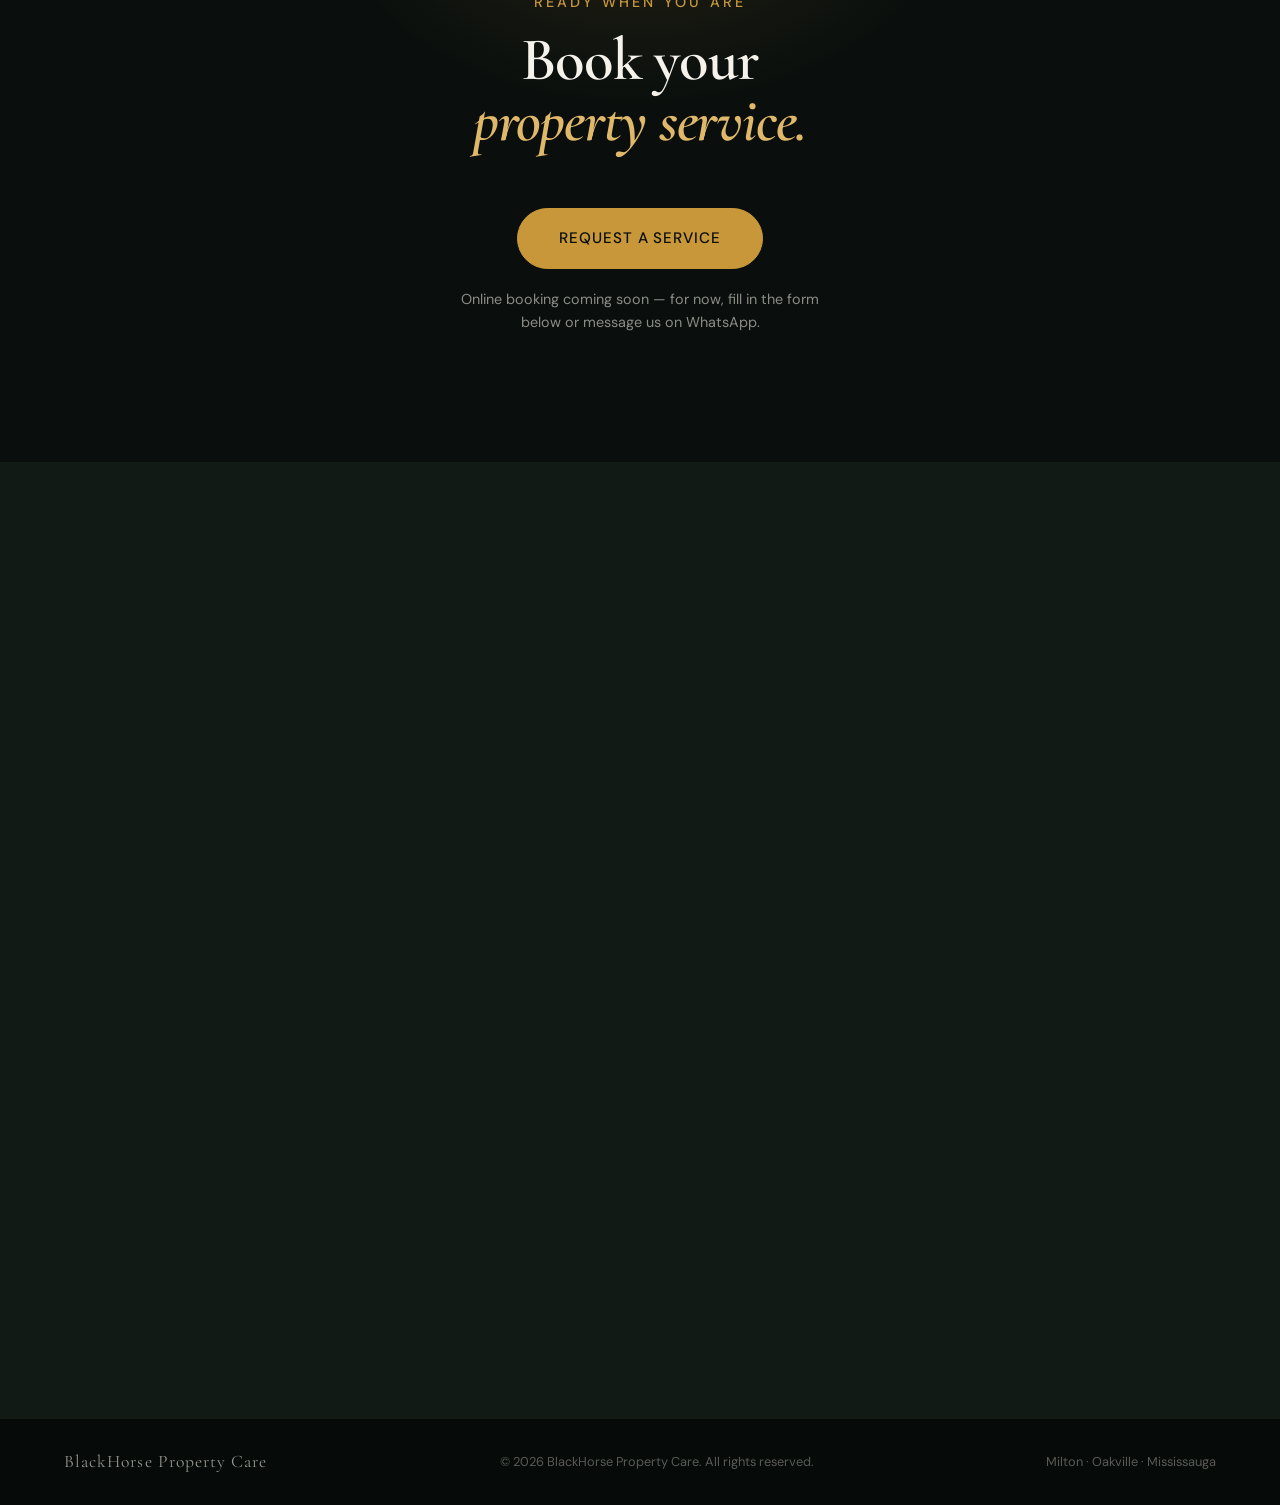
==== commit e2c52f20: "Update index.html" ====
--- a/index.html
+++ b/index.html
@@ -566,6 +566,7 @@
       <a href="#why">Why us</a>
       <a href="#gallery">Work</a>
       <a href="#reviews">Reviews</a>
+      <a href="blog.html">Blog</a>
       <a href="#contact">Contact</a>
     </nav>
     <a href="#booking" class="btn btn--gold btn--sm">Book a service</a>
@@ -579,6 +580,7 @@
     <a href="#why">Why us</a>
     <a href="#gallery">Work</a>
     <a href="#reviews">Reviews</a>
+    <a href="blog.html">Blog</a>
     <a href="#contact">Contact</a>
     <a href="#booking" class="btn btn--gold">Book a service</a>
   </div>
@@ -600,7 +602,7 @@
     </div>
     <div class="hero__stats reveal">
       <div>
-        <div class="stat__num">2+</div>
+        <div class="stat__num">1+</div>
         <div class="stat__label">Years operating</div>
       </div>
       <div>
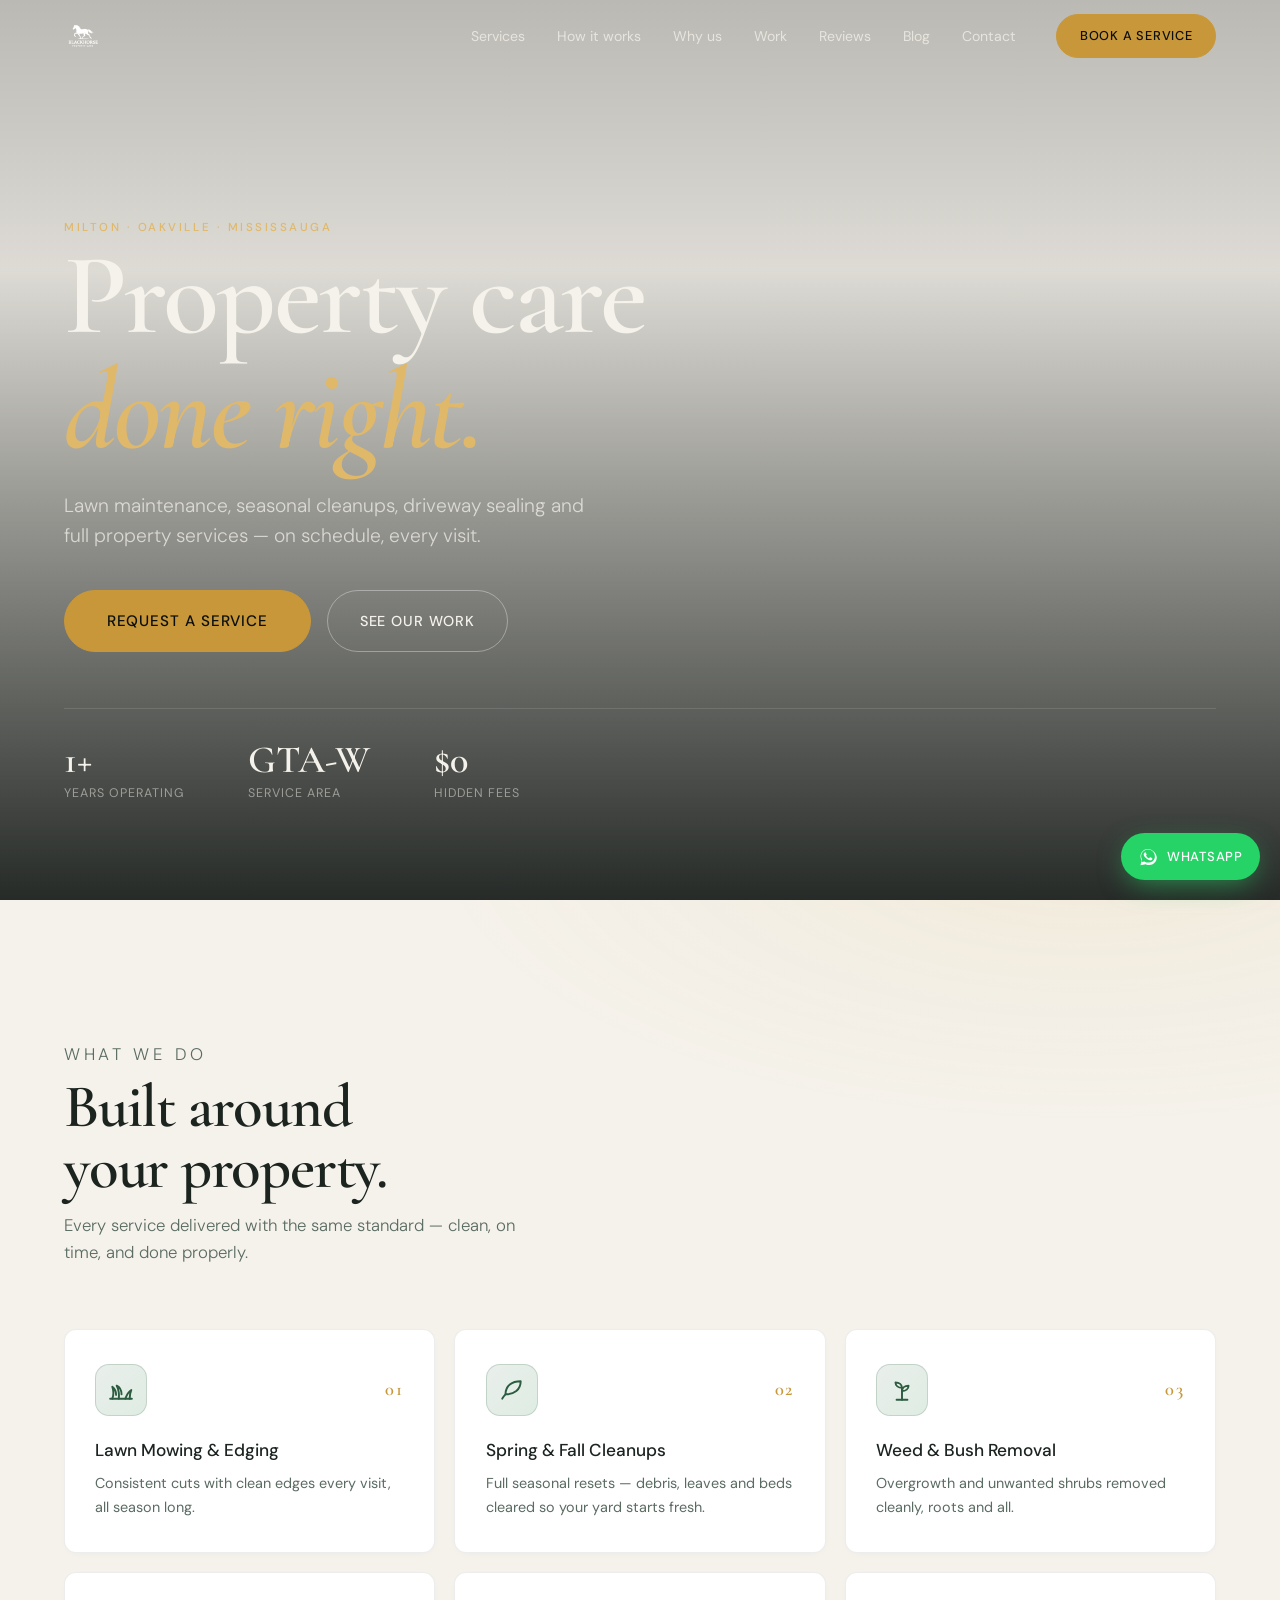
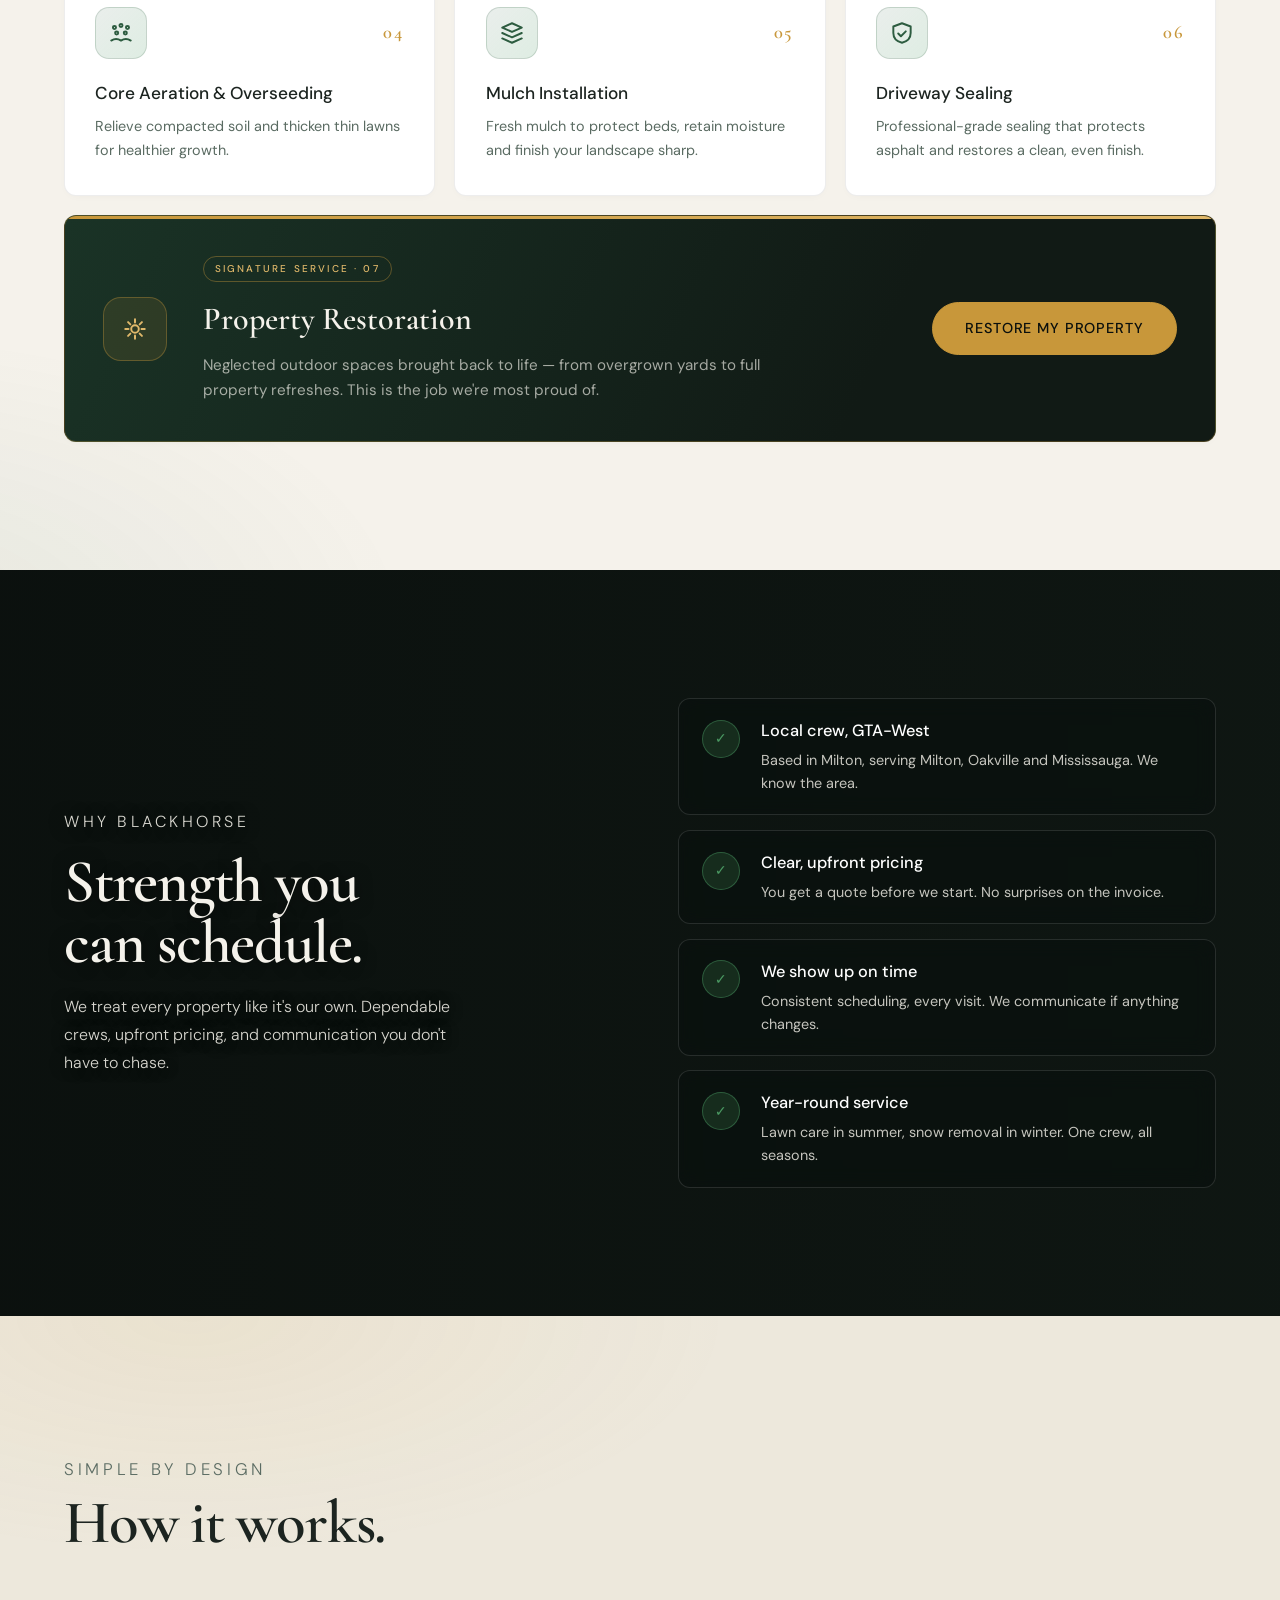
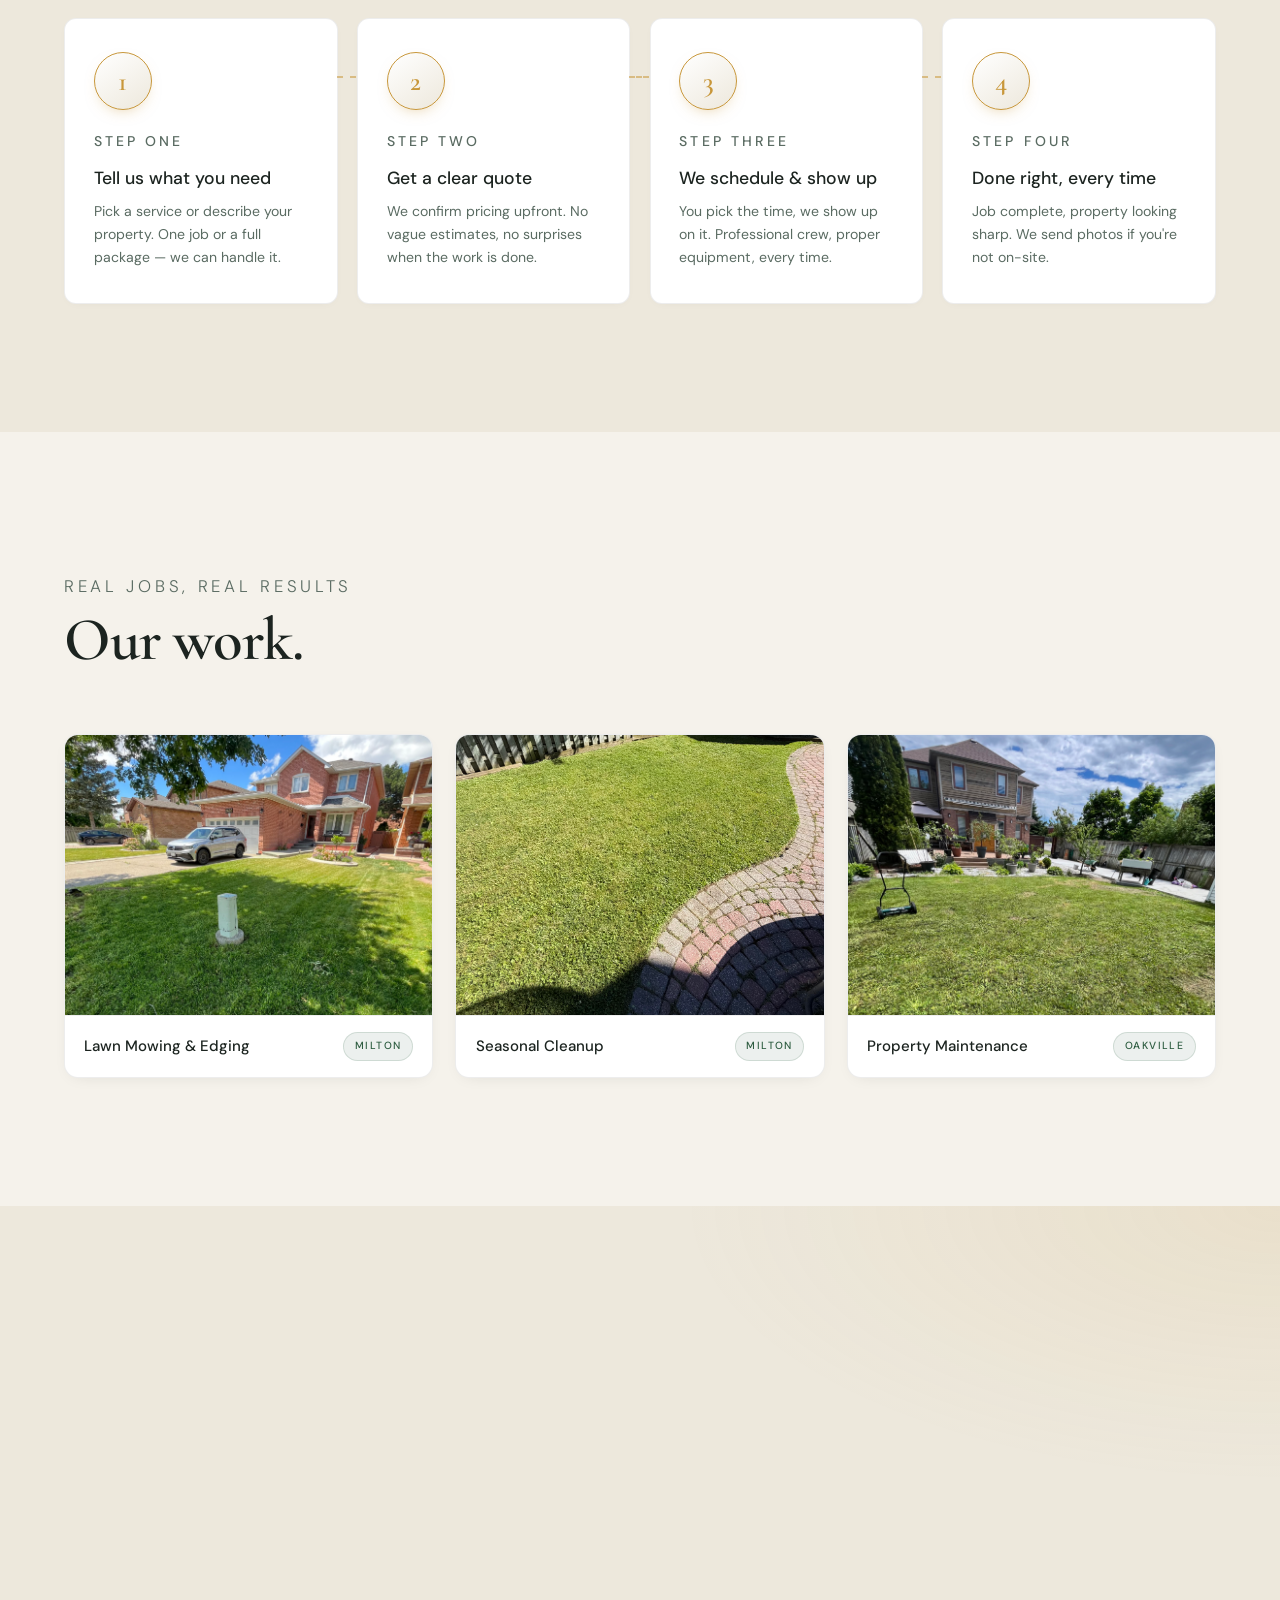
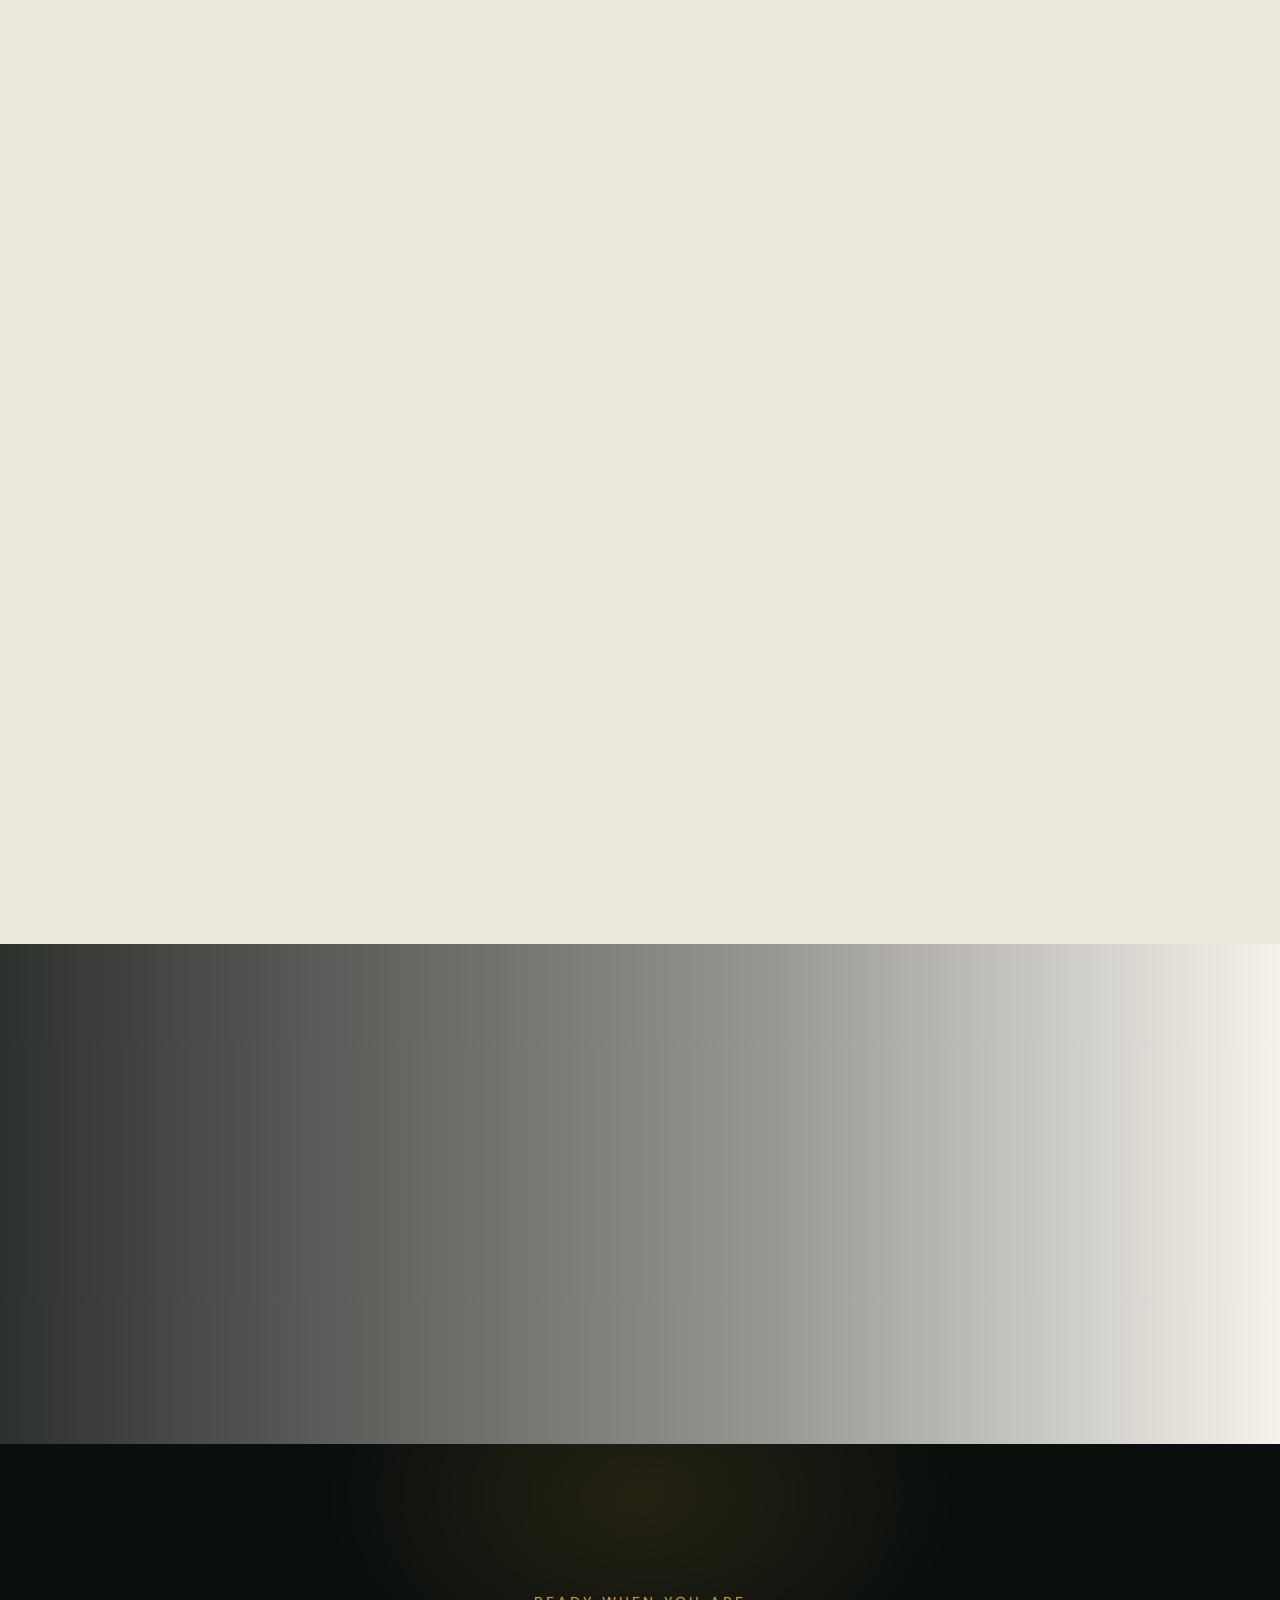
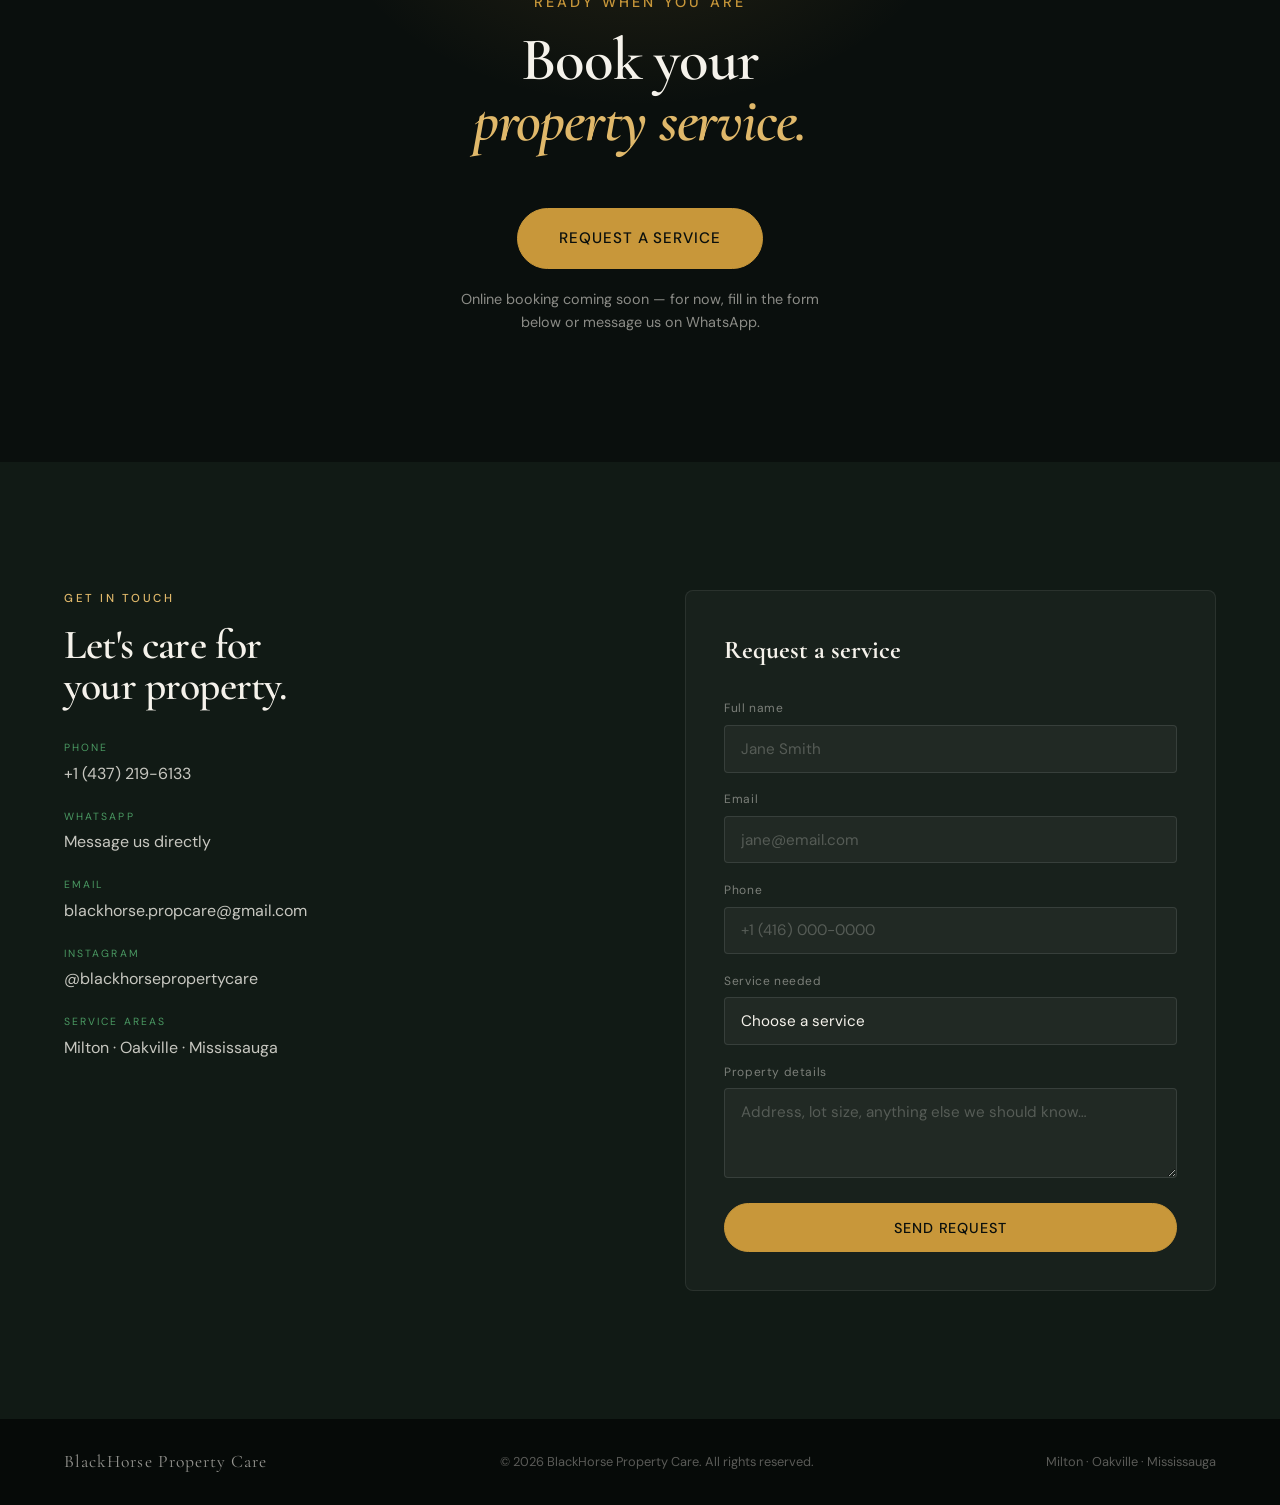
==== commit cad2d32a: "Update index.html" ====
--- a/index.html
+++ b/index.html
@@ -814,73 +814,28 @@
   <div class="container">
     <div class="section-head reveal">
       <p class="label label--moss">Real jobs, real results</p>
-      <h2 class="display display--md" style="margin-top:.6rem;">Before &amp; after.</h2>
+      <h2 class="display display--md" style="margin-top:.6rem;">Our work.</h2>
     </div>
     <div class="gallery-grid">
       <figure class="shot reveal">
-        <div class="shot__ba">
-          <div class="shot__half shot__half--before">
-            <img src="/images/lawn-before-1.jpg" alt="Lawn before restoration">
-            <span class="shot__tag shot__tag--before">Before</span>
-          </div>
-          <div class="shot__divider"></div>
-          <div class="shot__badge" aria-hidden="true">
-            <svg viewBox="0 0 24 24" fill="none" stroke="currentColor" stroke-width="2" stroke-linecap="round" stroke-linejoin="round">
-              <path d="M8 7H3l3-3M3 7l3 3"/><path d="M16 17h5l-3-3M21 17l-3 3"/>
-            </svg>
-          </div>
-          <div class="shot__half">
-            <img src="/images/lawn-after-1.jpg" alt="Lawn after restoration">
-            <span class="shot__tag shot__tag--after">After</span>
-          </div>
-        </div>
+        <img src="/images/lawn-mowing.jpg" alt="Pristine lawn mowing result" style="width:100%;height:280px;object-fit:cover;">
         <figcaption>
-          <span class="shot__svc">Lawn restoration</span>
+          <span class="shot__svc">Lawn Mowing &amp; Edging</span>
           <span class="shot__loc">Milton</span>
         </figcaption>
       </figure>
       <figure class="shot reveal">
-        <div class="shot__ba">
-          <div class="shot__half shot__half--before">
-            <img src="/images/driveway-before-1.jpg" alt="Driveway before sealing">
-            <span class="shot__tag shot__tag--before">Before</span>
-          </div>
-          <div class="shot__divider"></div>
-          <div class="shot__badge" aria-hidden="true">
-            <svg viewBox="0 0 24 24" fill="none" stroke="currentColor" stroke-width="2" stroke-linecap="round" stroke-linejoin="round">
-              <path d="M8 7H3l3-3M3 7l3 3"/><path d="M16 17h5l-3-3M21 17l-3 3"/>
-            </svg>
-          </div>
-          <div class="shot__half">
-            <img src="/images/driveway-after-1.jpg" alt="Driveway after sealing">
-            <span class="shot__tag shot__tag--after">After</span>
-          </div>
-        </div>
+        <img src="/images/seasonal-cleanup.jpg" alt="Completed seasonal cleanup" style="width:100%;height:280px;object-fit:cover;">
         <figcaption>
-          <span class="shot__svc">Driveway sealing</span>
-          <span class="shot__loc">Oakville</span>
+          <span class="shot__svc">Seasonal Cleanup</span>
+          <span class="shot__loc">Milton</span>
         </figcaption>
       </figure>
       <figure class="shot reveal">
-        <div class="shot__ba">
-          <div class="shot__half shot__half--before">
-            <img src="/images/cleanup-before-1.jpg" alt="Property before cleanup">
-            <span class="shot__tag shot__tag--before">Before</span>
-          </div>
-          <div class="shot__divider"></div>
-          <div class="shot__badge" aria-hidden="true">
-            <svg viewBox="0 0 24 24" fill="none" stroke="currentColor" stroke-width="2" stroke-linecap="round" stroke-linejoin="round">
-              <path d="M8 7H3l3-3M3 7l3 3"/><path d="M16 17h5l-3-3M21 17l-3 3"/>
-            </svg>
-          </div>
-          <div class="shot__half">
-            <img src="/images/cleanup-after-1.jpg" alt="Property after cleanup">
-            <span class="shot__tag shot__tag--after">After</span>
-          </div>
-        </div>
+        <img src="/images/property-maintenance.jpg" alt="Full property maintenance result" style="width:100%;height:280px;object-fit:cover;">
         <figcaption>
-          <span class="shot__svc">Property cleanup</span>
-          <span class="shot__loc">Mississauga</span>
+          <span class="shot__svc">Property Maintenance</span>
+          <span class="shot__loc">Oakville</span>
         </figcaption>
       </figure>
     </div>
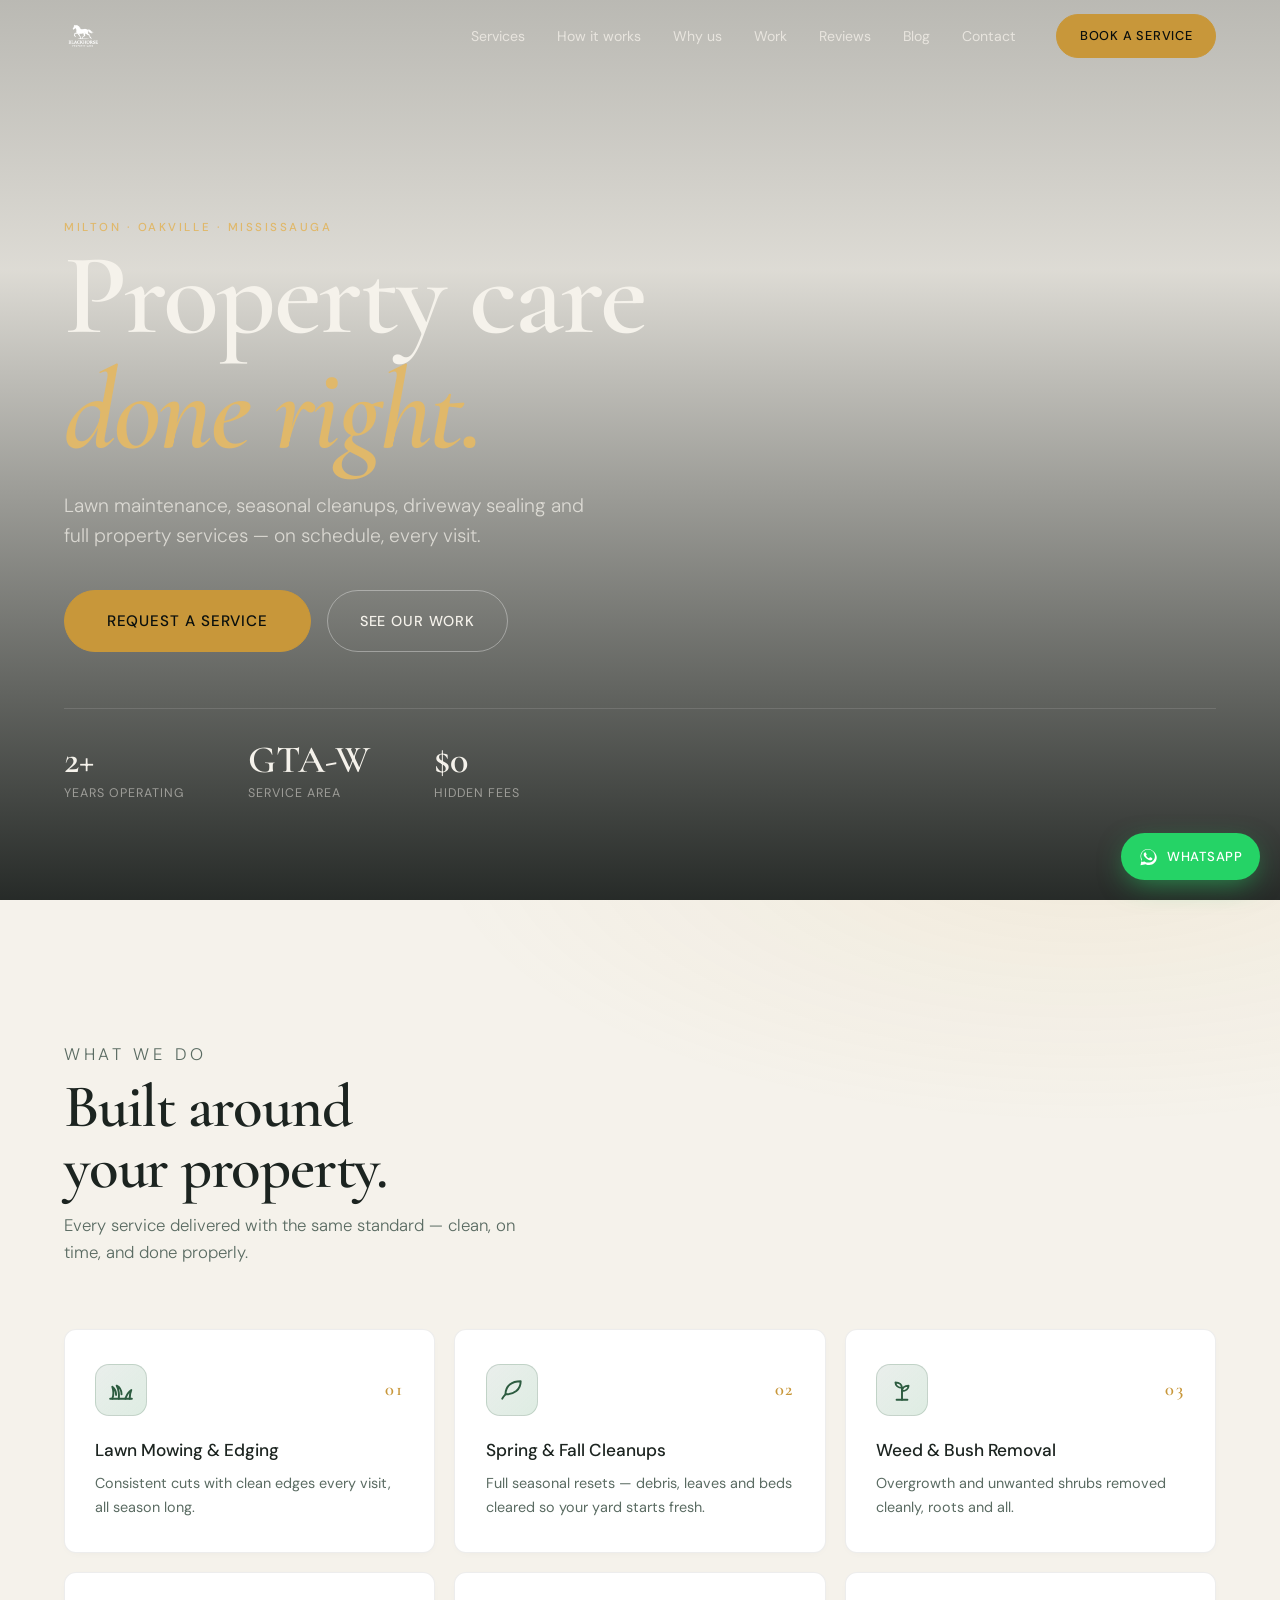
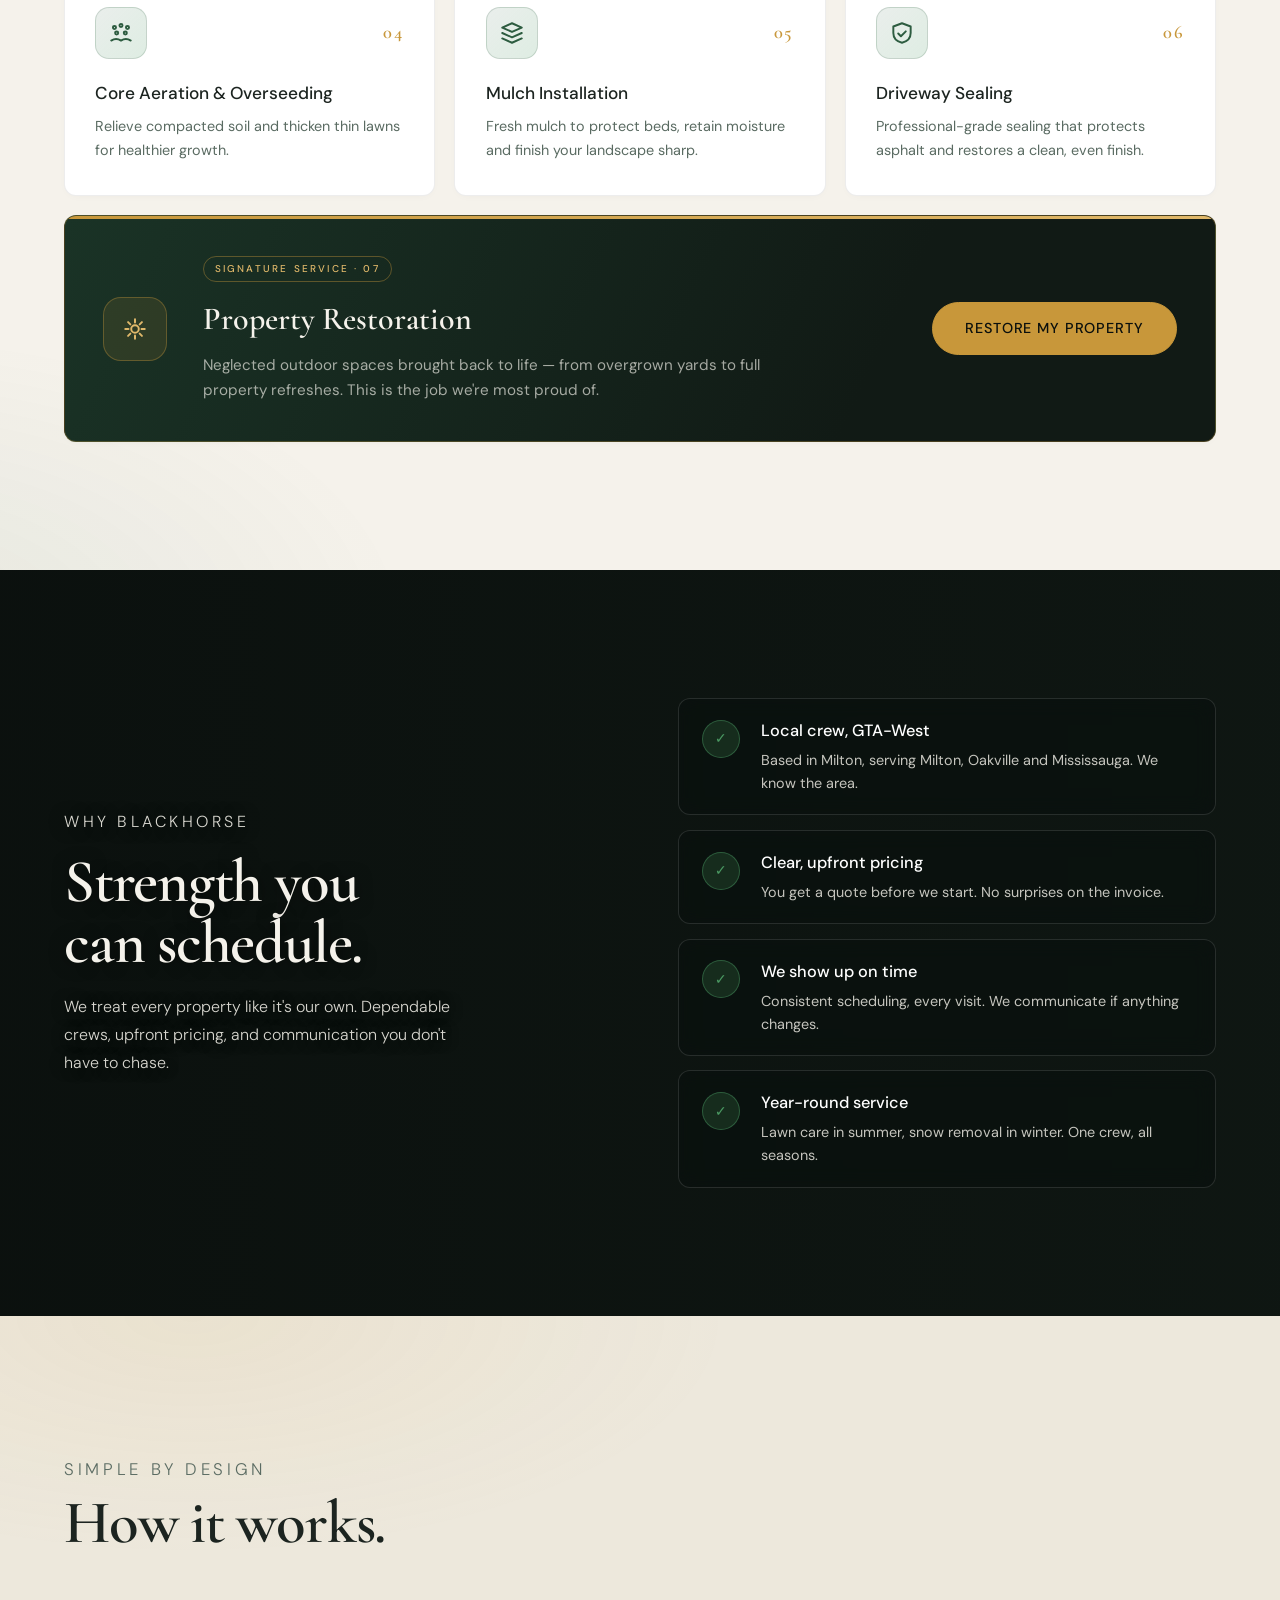
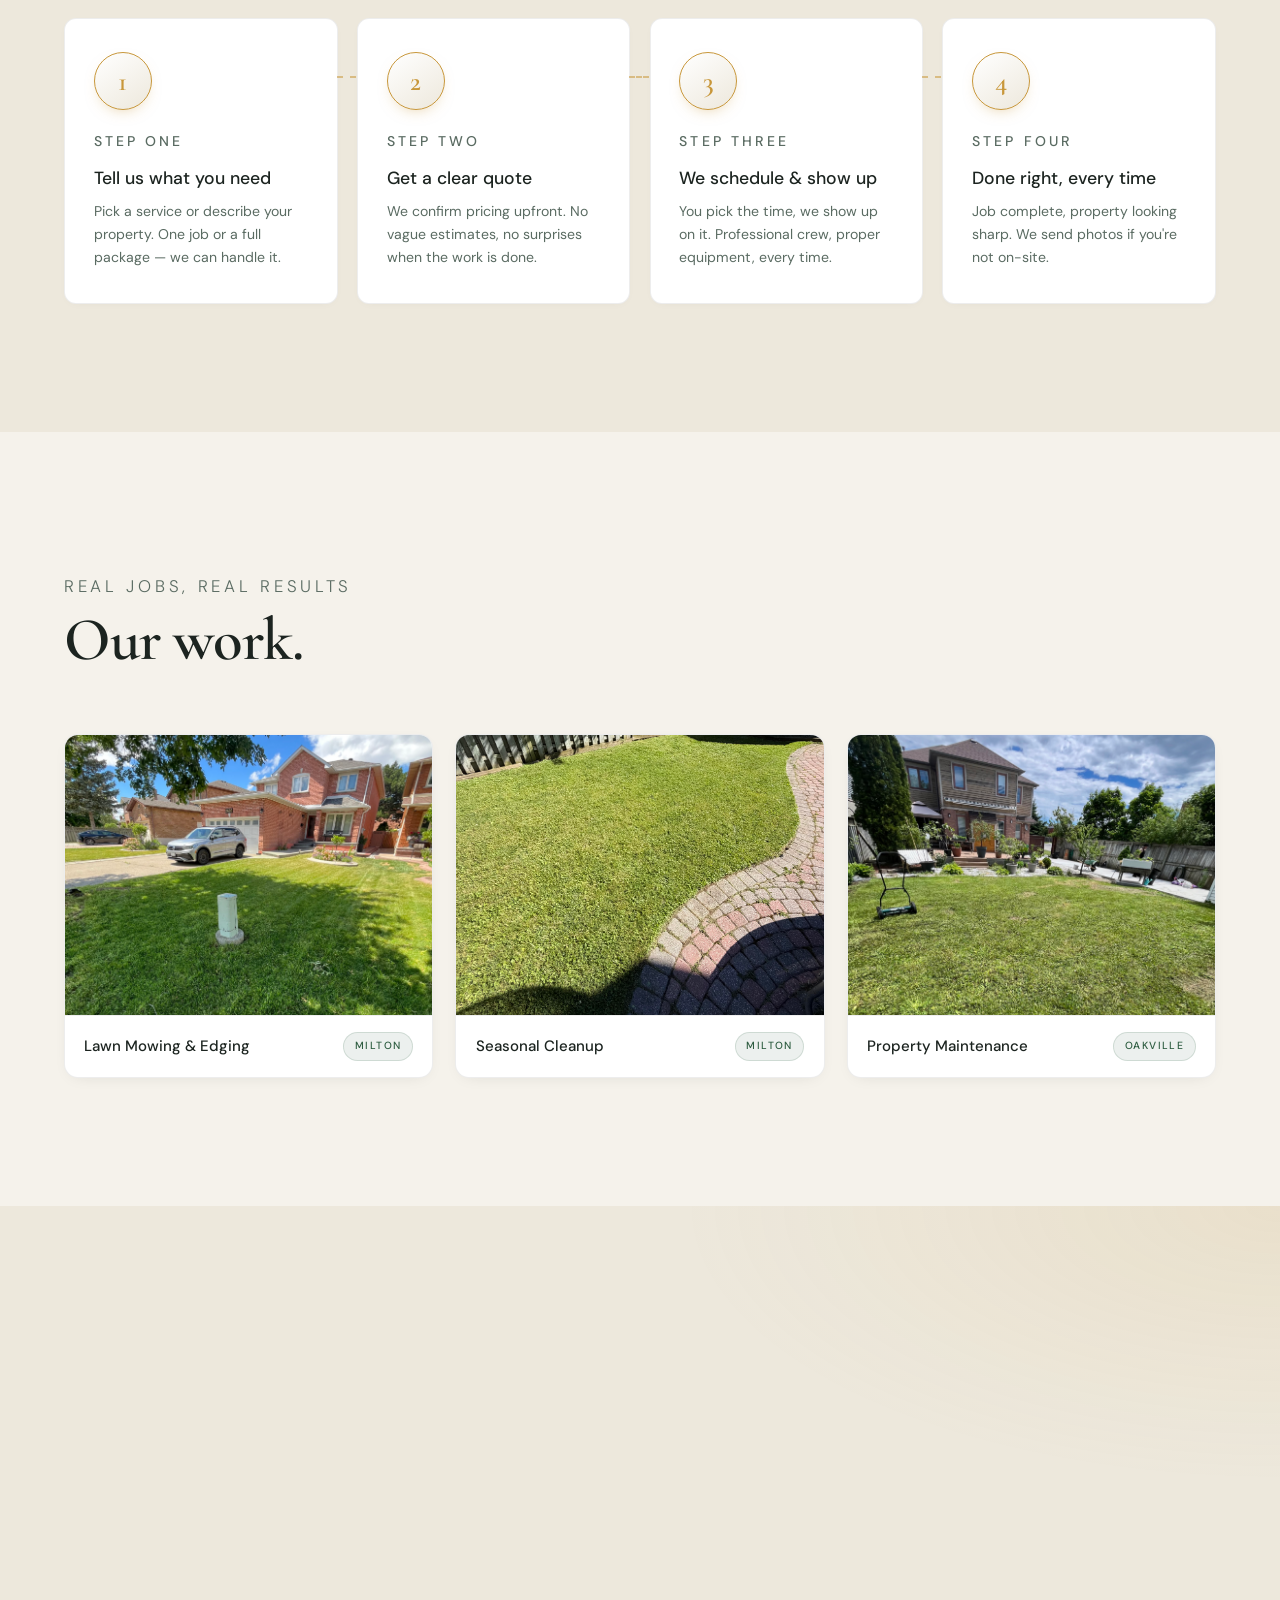
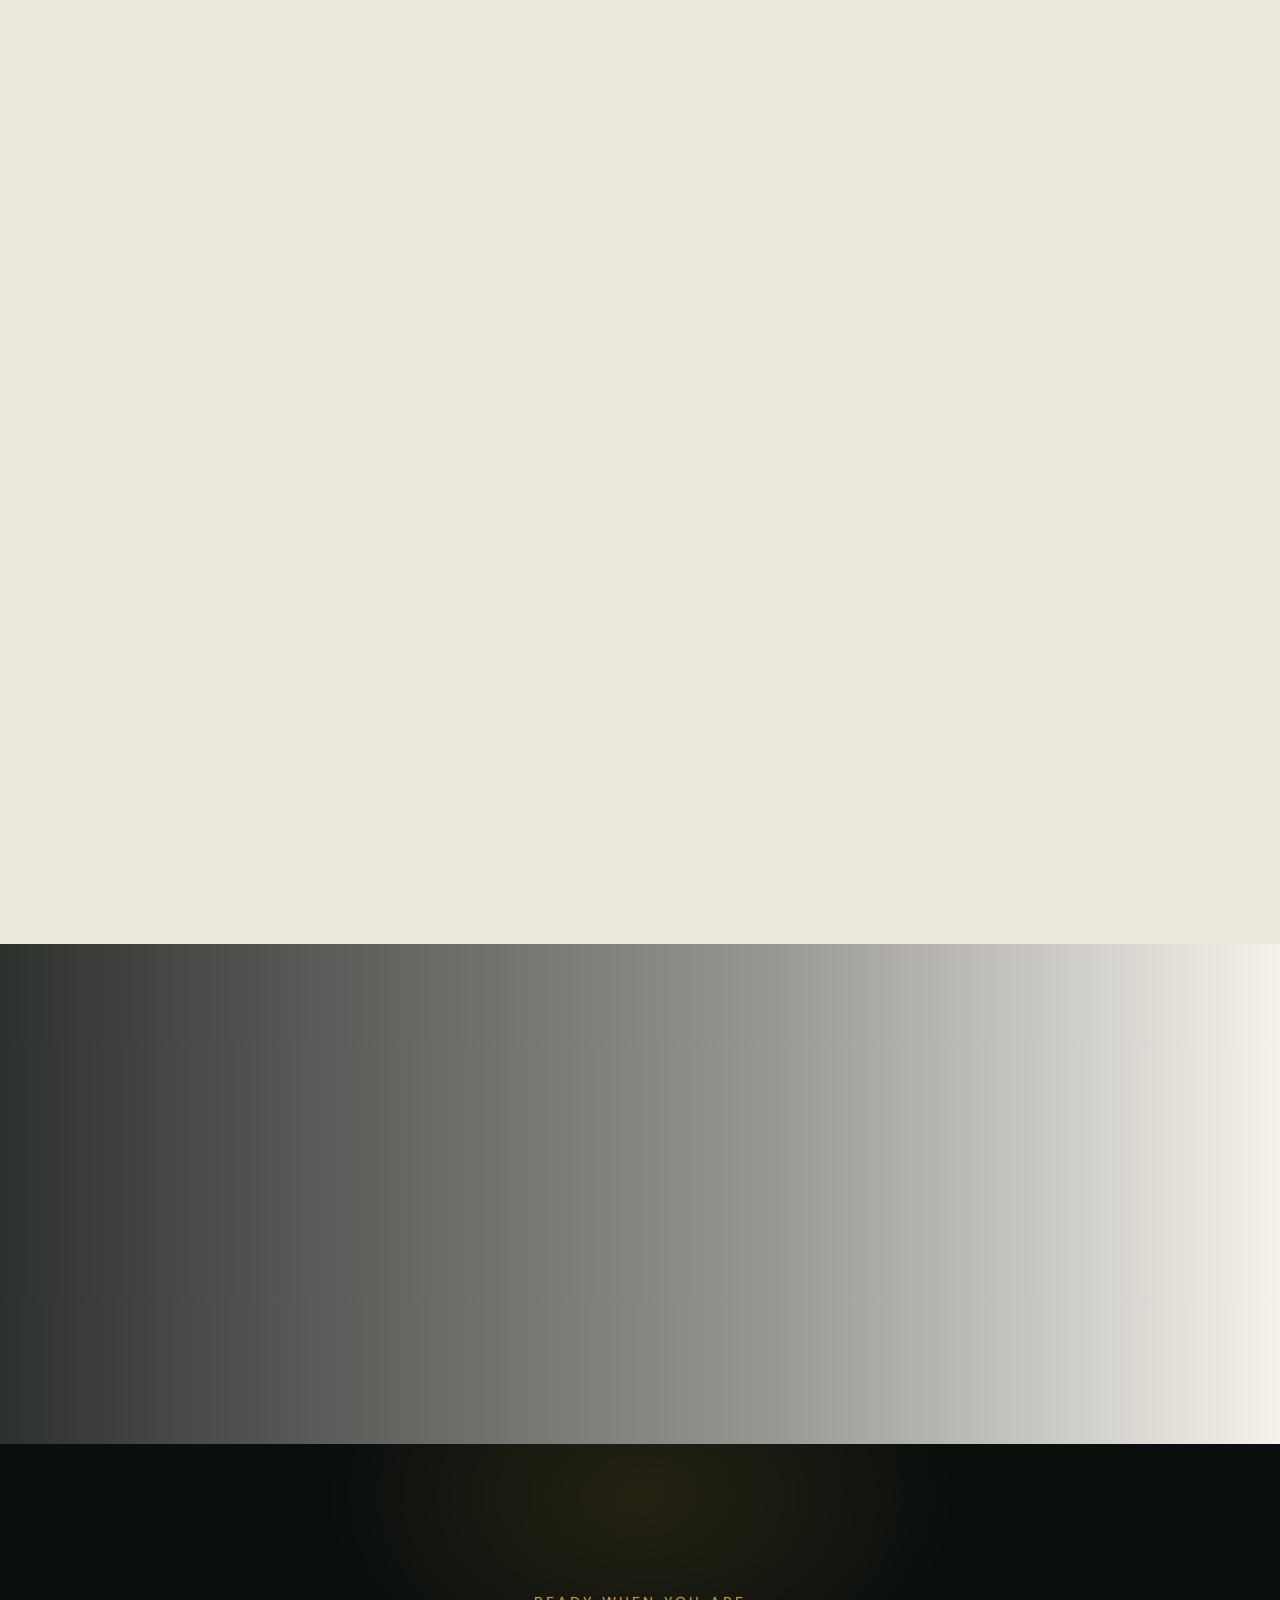
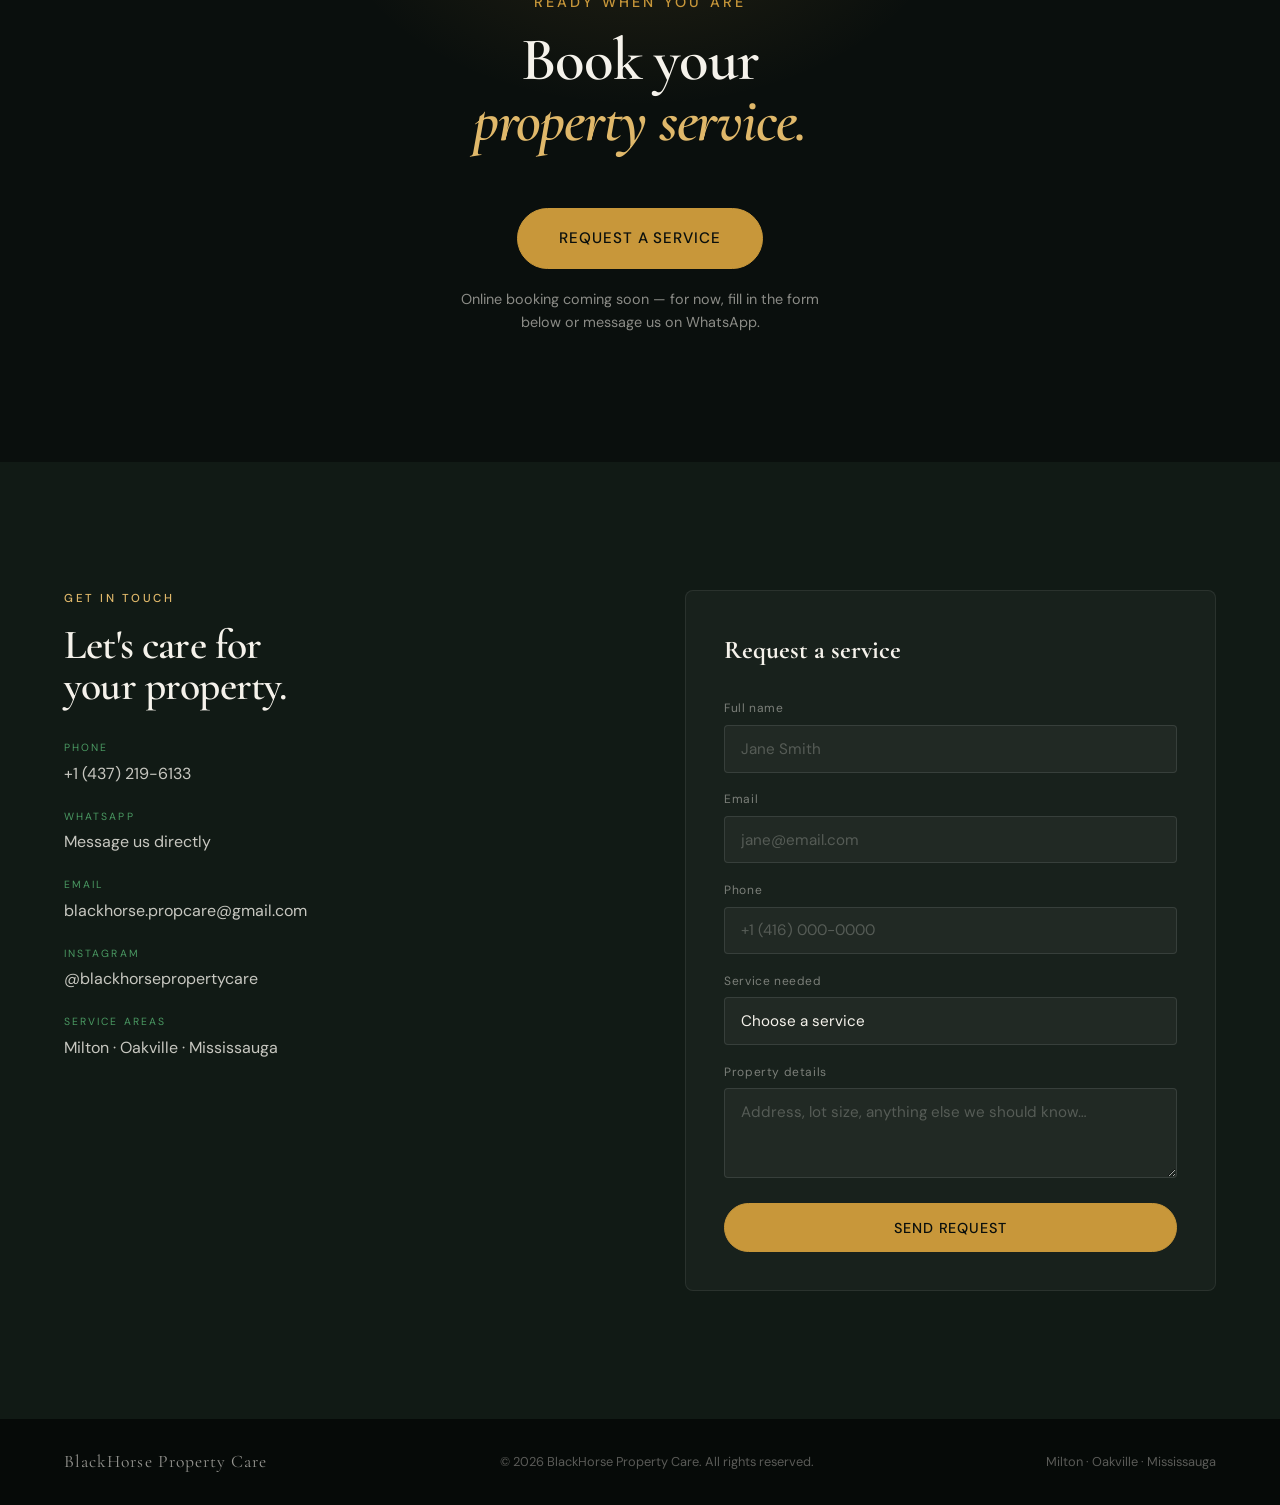
==== commit a0568fbe: "Update index.html" ====
--- a/index.html
+++ b/index.html
@@ -602,7 +602,7 @@
     </div>
     <div class="hero__stats reveal">
       <div>
-        <div class="stat__num">1+</div>
+        <div class="stat__num">2+</div>
         <div class="stat__label">Years operating</div>
       </div>
       <div>
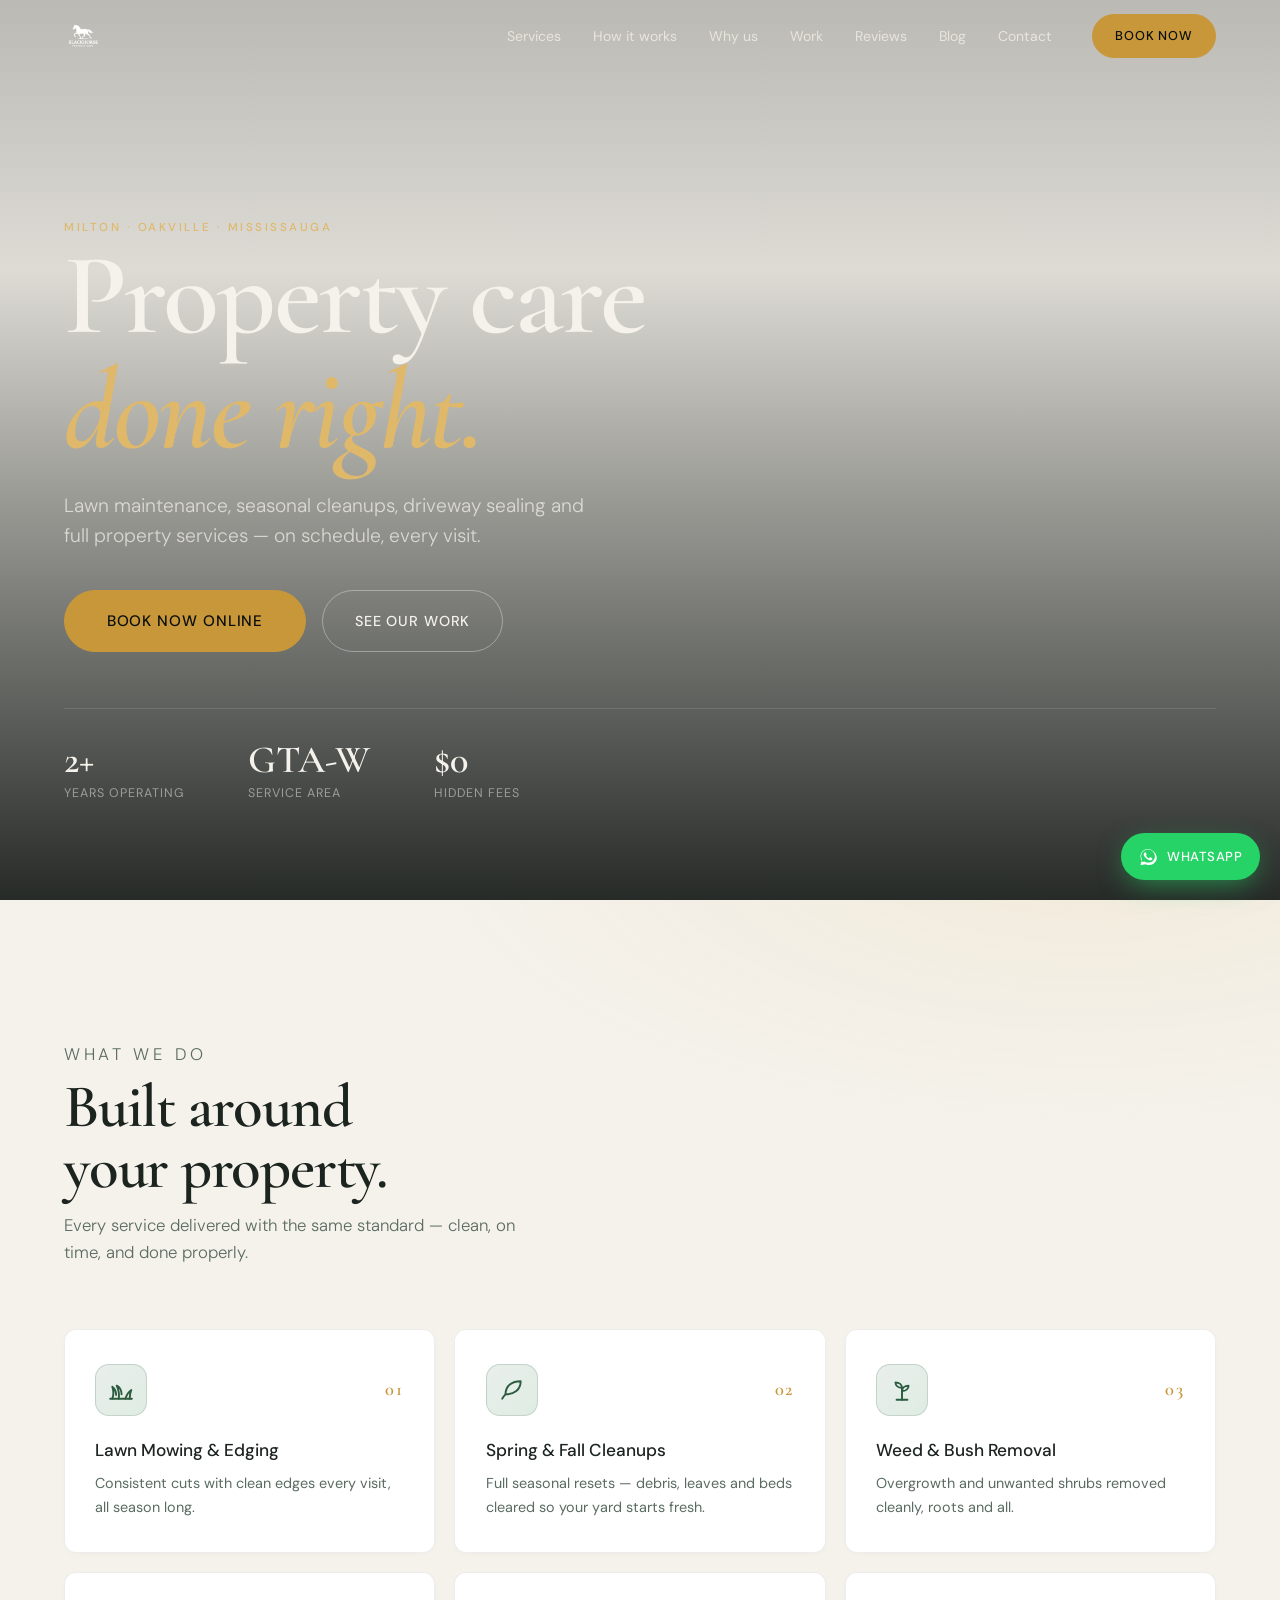
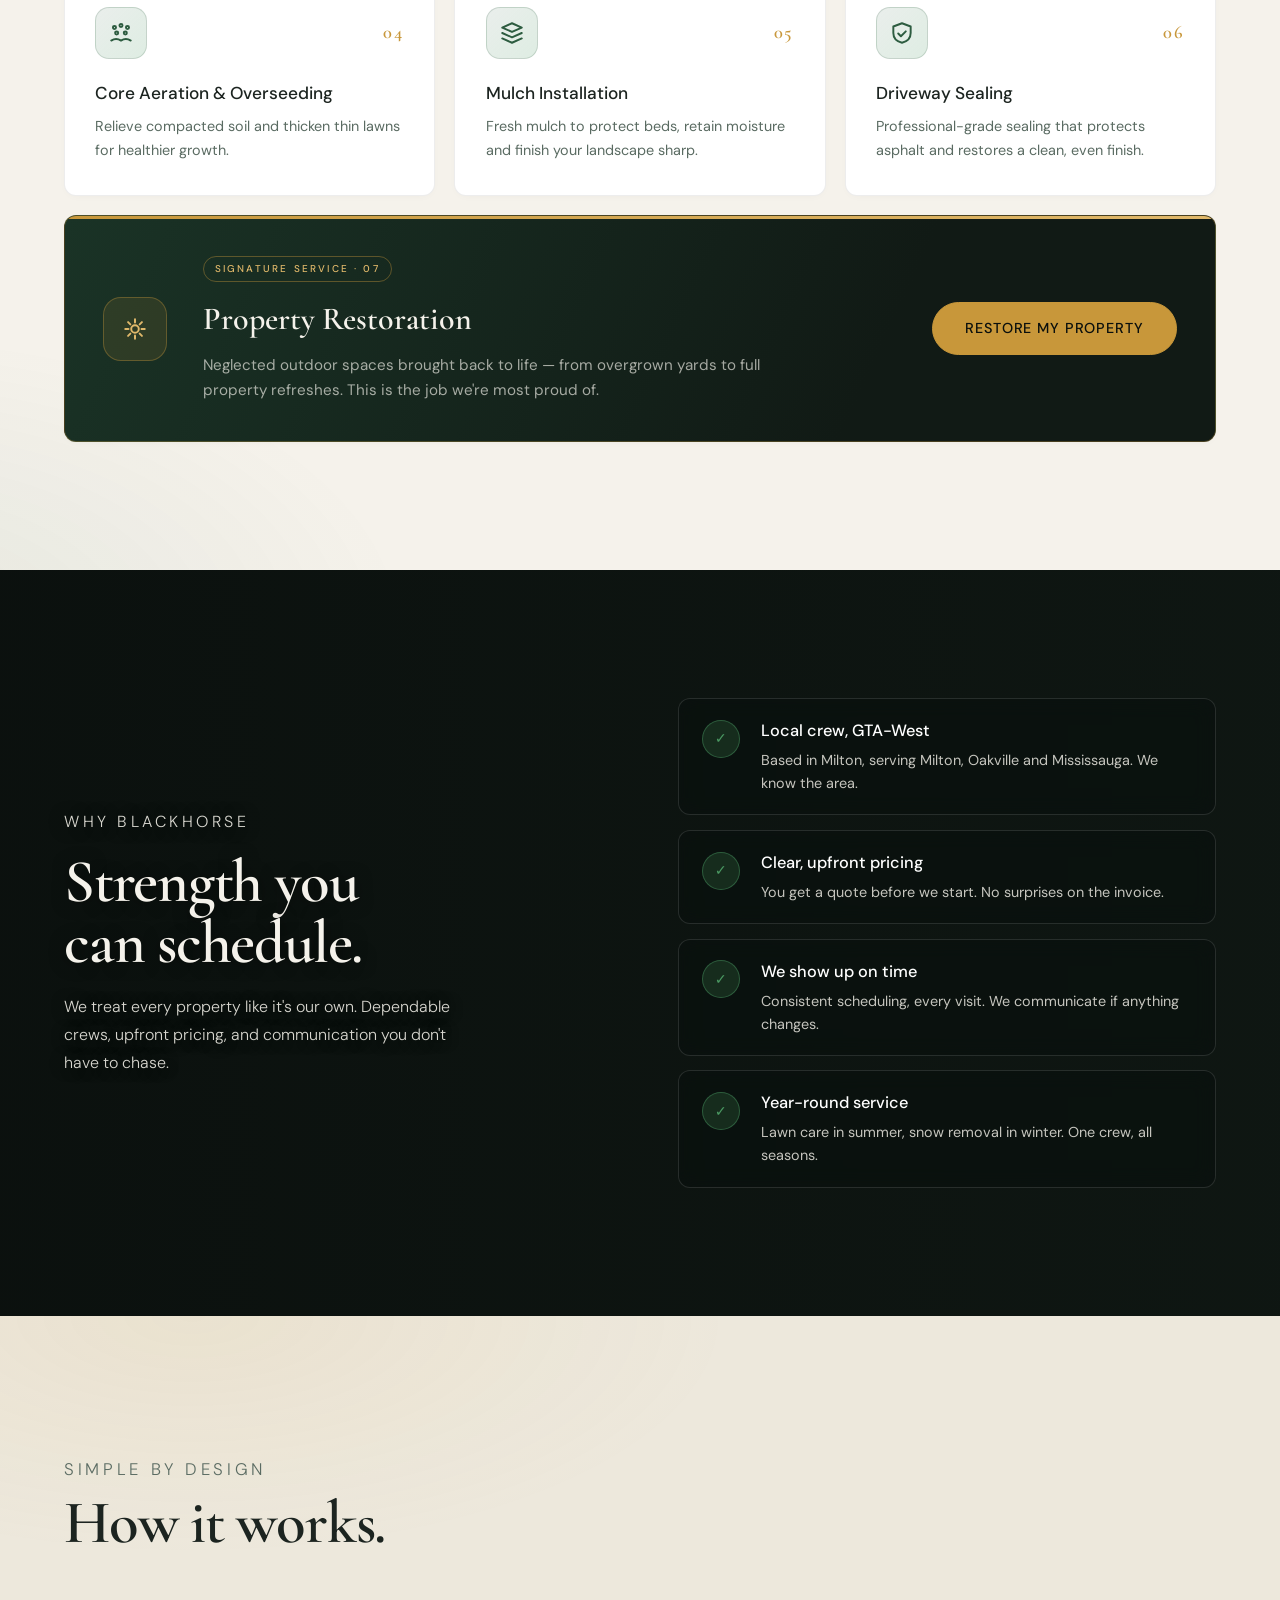
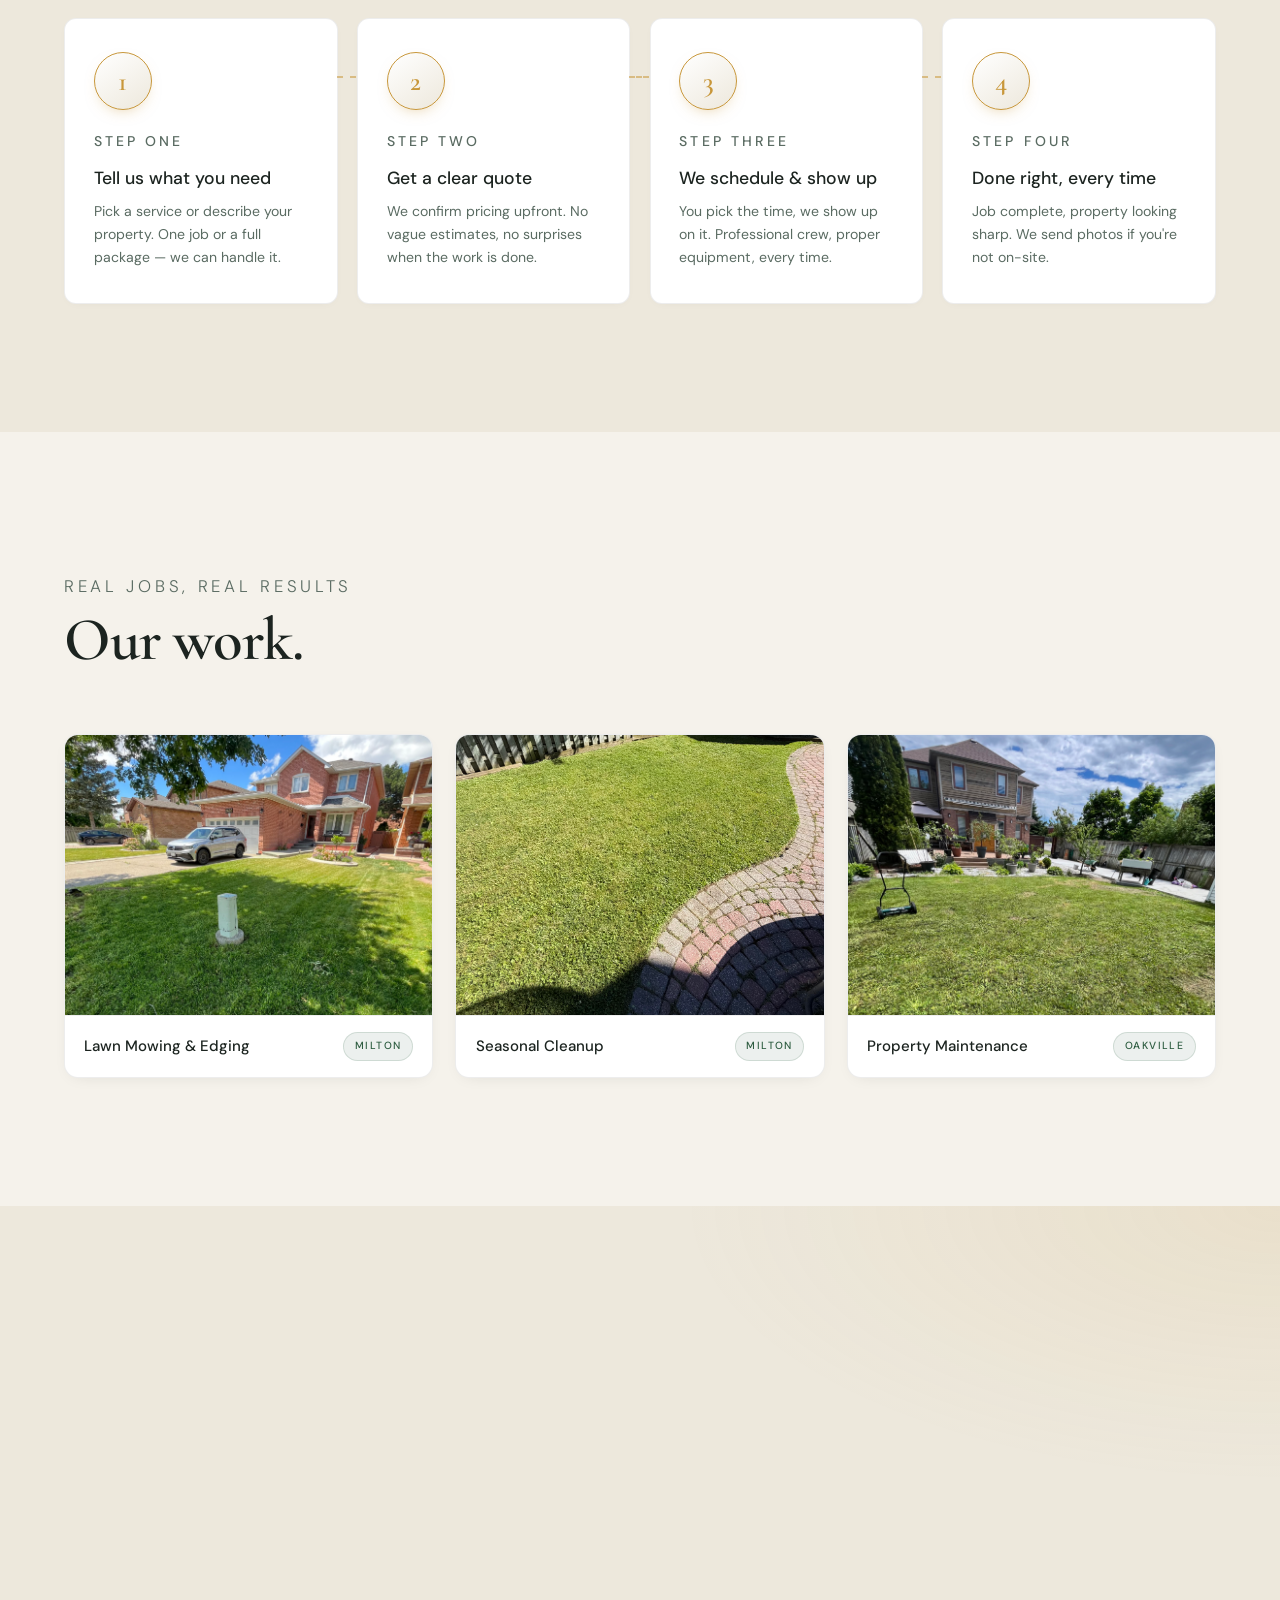
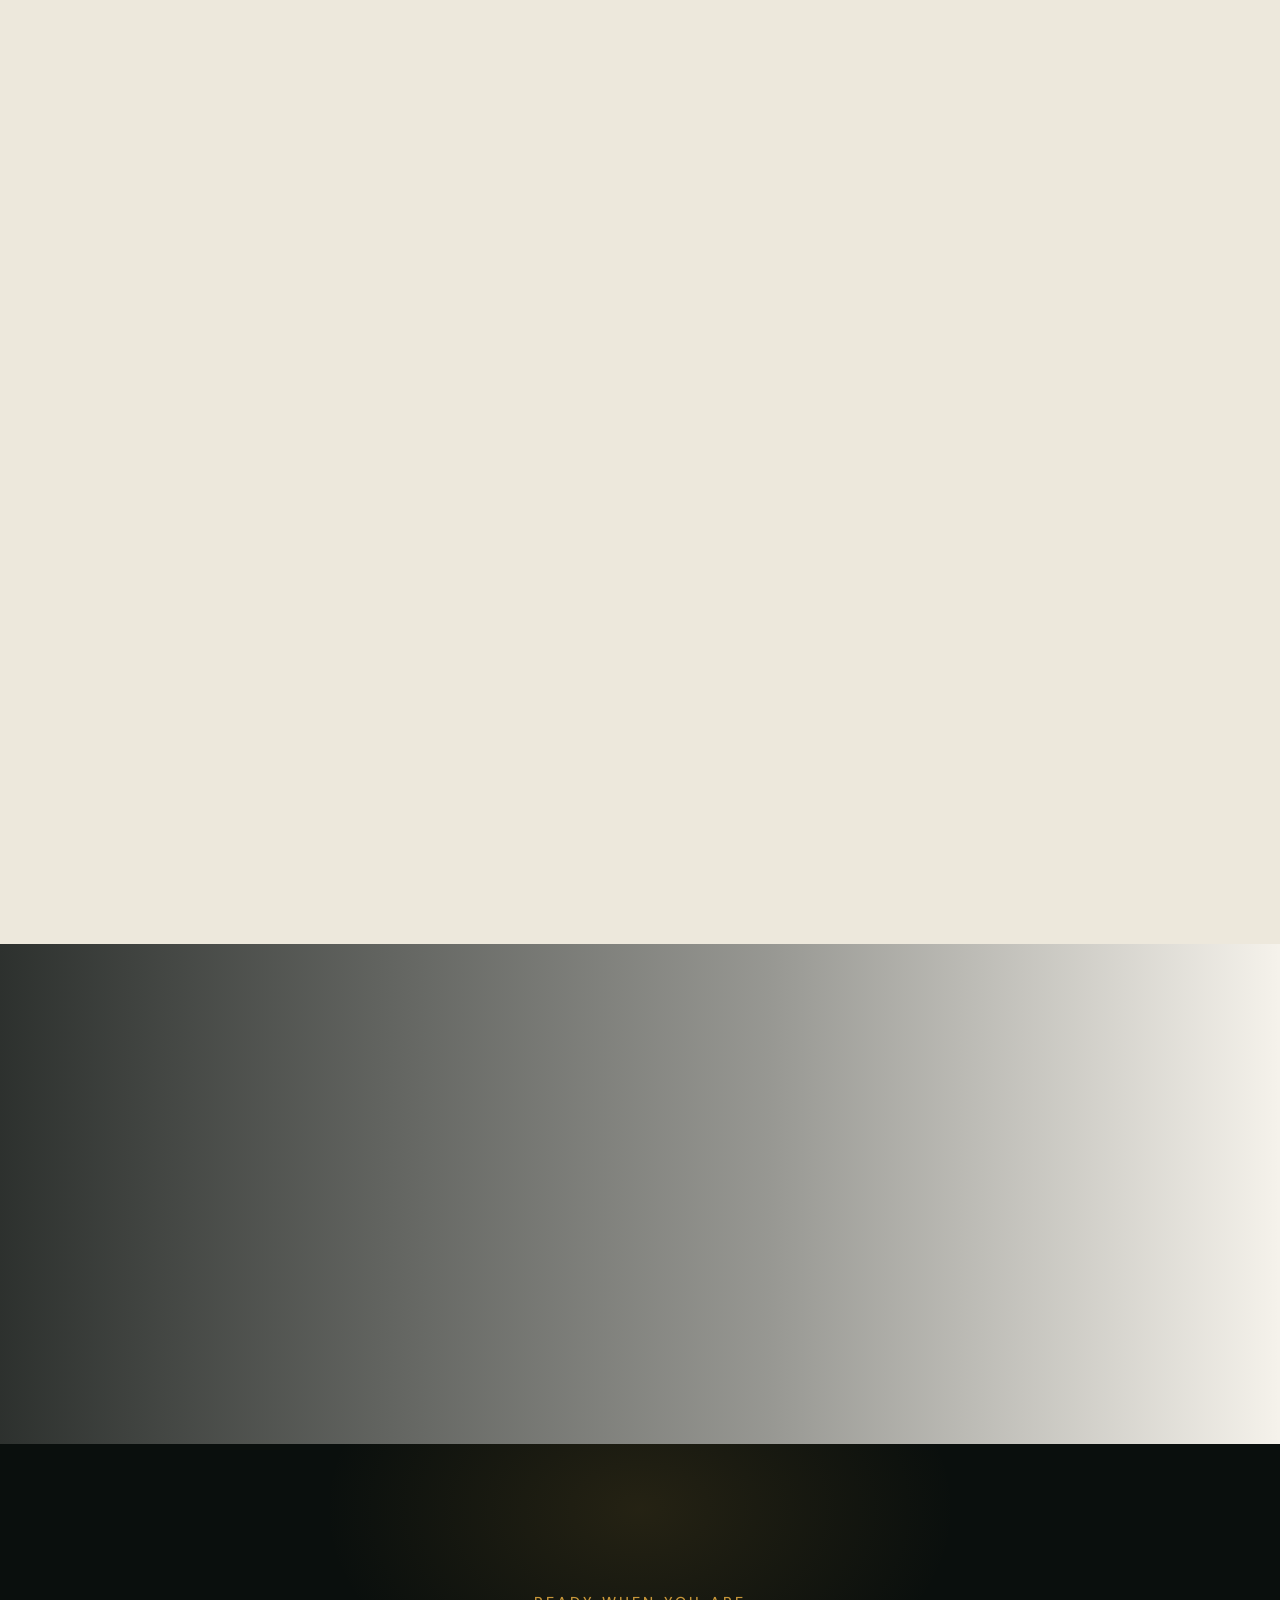
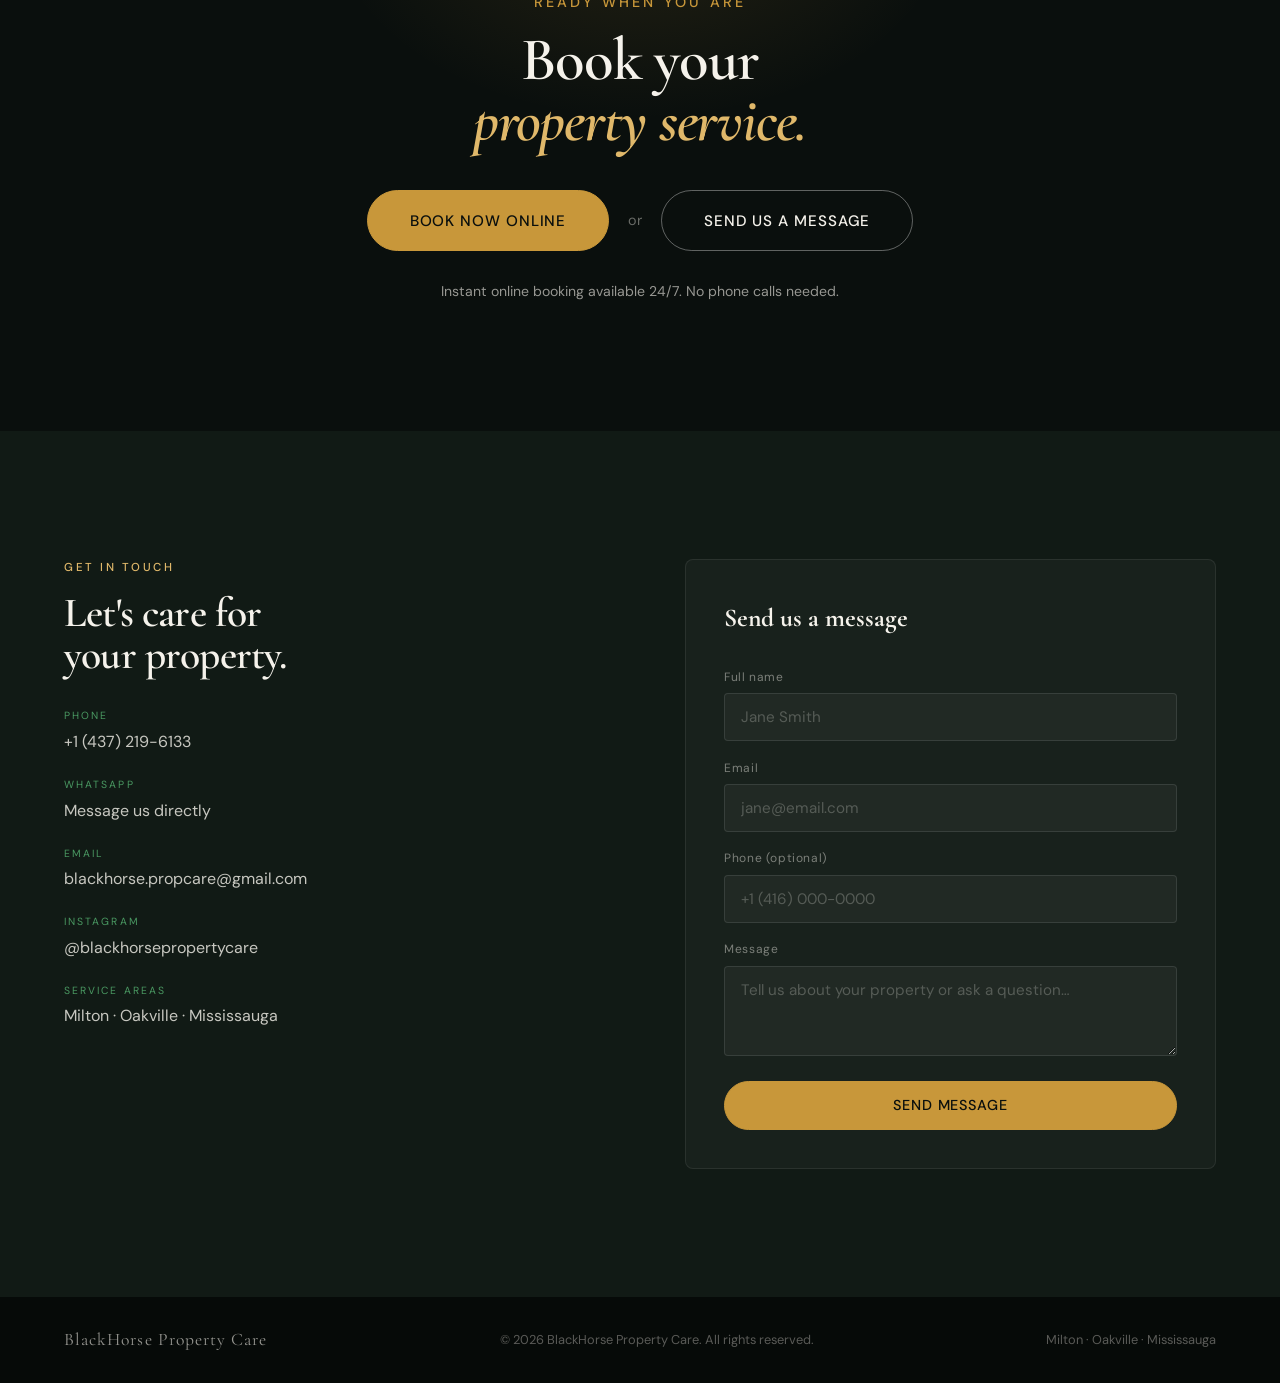
==== commit 4785752c: "Update index.html" ====
--- a/index.html
+++ b/index.html
@@ -569,7 +569,7 @@
       <a href="blog.html">Blog</a>
       <a href="#contact">Contact</a>
     </nav>
-    <a href="#booking" class="btn btn--gold btn--sm">Book a service</a>
+    <a href="https://staging.bookapp.cloud/booking/blackhorse-property-care-toronto/" class="btn btn--gold btn--sm">Book now</a>
     <button class="nav__toggle" id="navToggle" aria-label="Open menu" aria-expanded="false">
       <span></span><span></span><span></span>
     </button>
@@ -582,7 +582,7 @@
     <a href="#reviews">Reviews</a>
     <a href="blog.html">Blog</a>
     <a href="#contact">Contact</a>
-    <a href="#booking" class="btn btn--gold">Book a service</a>
+    <a href="https://staging.bookapp.cloud/booking/blackhorse-property-care-toronto/" class="btn btn--gold">Book now</a>
   </div>
 </header>
 
@@ -597,7 +597,7 @@
     <h1 class="display display--lg hero__title reveal">Property care<br><em>done right.</em></h1>
     <p class="hero__sub reveal">Lawn maintenance, seasonal cleanups, driveway sealing and full property services — on schedule, every visit.</p>
     <div class="hero__cta reveal">
-      <a href="#booking" class="btn btn--gold btn--lg">Request a service</a>
+      <a href="https://staging.bookapp.cloud/booking/blackhorse-property-care-toronto/" class="btn btn--gold btn--lg">Book now online</a>
       <a href="#gallery" class="btn btn--outline">See our work</a>
     </div>
     <div class="hero__stats reveal">
@@ -722,7 +722,7 @@
           <h3>Property Restoration</h3>
           <p>Neglected outdoor spaces brought back to life — from overgrown yards to full property refreshes. This is the job we're most proud of.</p>
         </div>
-        <a href="#booking" class="btn btn--gold">Restore my property</a>
+        <a href="https://staging.bookapp.cloud/booking/blackhorse-property-care-toronto/" class="btn btn--gold">Restore my property</a>
       </article>
     </div>
   </div>
@@ -971,7 +971,7 @@
       <p class="label label--light">Ready to start</p>
       <h2 class="display display--sm">Your property deserves<br>better than average.</h2>
       <p>Most crews rush the job. We don't. BlackHorse does it once, and does it right.</p>
-      <a href="#booking" class="btn btn--gold">Request a service</a>
+      <a href="https://staging.bookapp.cloud/booking/blackhorse-property-care-toronto/" class="btn btn--gold">Book now</a>
     </div>
   </div>
 </div>
@@ -981,8 +981,12 @@
   <div class="container">
     <p class="label" style="color:var(--gold);">Ready when you are</p>
     <h2 class="display display--md">Book your<br><em>property service.</em></h2>
-    <a href="#contact" class="btn btn--gold btn--lg" style="margin-top:2rem;">Request a service</a>
-    <p>Online booking coming soon — for now, fill in the form below or message us on WhatsApp.</p>
+    <div style="display:flex; flex-wrap:wrap; gap:1.2rem; justify-content:center; margin-top:2.4rem; align-items:center;">
+      <a href="https://staging.bookapp.cloud/booking/blackhorse-property-care-toronto/" class="btn btn--gold btn--lg" style="white-space:nowrap;">Book now online</a>
+      <span style="color:rgba(245,242,235,.4); font-size:.9rem;">or</span>
+      <a href="#contact" class="btn btn--outline btn--lg">Send us a message</a>
+    </div>
+    <p style="margin-top:1.8rem; color:rgba(245,242,235,.6); font-size:.88rem;">Instant online booking available 24/7. No phone calls needed.</p>
   </div>
 </section>
 
@@ -1002,7 +1006,7 @@
     </div>
     <div class="reveal reveal--right">
       <form class="contact-form" action="https://formspree.io/f/YOUR_FORM_ID" method="POST">
-        <h3 class="form-title">Request a service</h3>
+        <h3 class="form-title">Send us a message</h3>
         <div class="field">
           <label for="name">Full name</label>
           <input id="name" type="text" name="name" autocomplete="name" placeholder="Jane Smith" required>
@@ -1012,27 +1016,14 @@
           <input id="email" type="email" name="email" autocomplete="email" placeholder="jane@email.com" required>
         </div>
         <div class="field">
-          <label for="phone">Phone</label>
-          <input id="phone" type="tel" name="phone" autocomplete="tel" placeholder="+1 (416) 000-0000" required>
+          <label for="phone">Phone (optional)</label>
+          <input id="phone" type="tel" name="phone" autocomplete="tel" placeholder="+1 (416) 000-0000">
         </div>
         <div class="field">
-          <label for="service">Service needed</label>
-          <select id="service" name="service" required>
-            <option value="" disabled selected>Choose a service</option>
-            <option>Lawn Mowing & Edging</option>
-            <option>Spring / Fall Cleanup</option>
-            <option>Weed & Bush Removal</option>
-            <option>Core Aeration & Overseeding</option>
-            <option>Mulch Installation</option>
-            <option>Driveway Sealing</option>
-            <option>Property Restoration</option>
-          </select>
-        </div>
-        <div class="field">
-          <label for="message">Property details</label>
-          <textarea id="message" name="message" placeholder="Address, lot size, anything else we should know…" required></textarea>
-        </div>
-        <button type="submit" class="btn btn--gold" style="width:100%;justify-content:center;">Send request</button>
+          <label for="message">Message</label>
+          <textarea id="message" name="message" placeholder="Tell us about your property or ask a question…" required></textarea>
+        </div>
+        <button type="submit" class="btn btn--gold" style="width:100%;justify-content:center;">Send message</button>
       </form>
     </div>
   </div>
